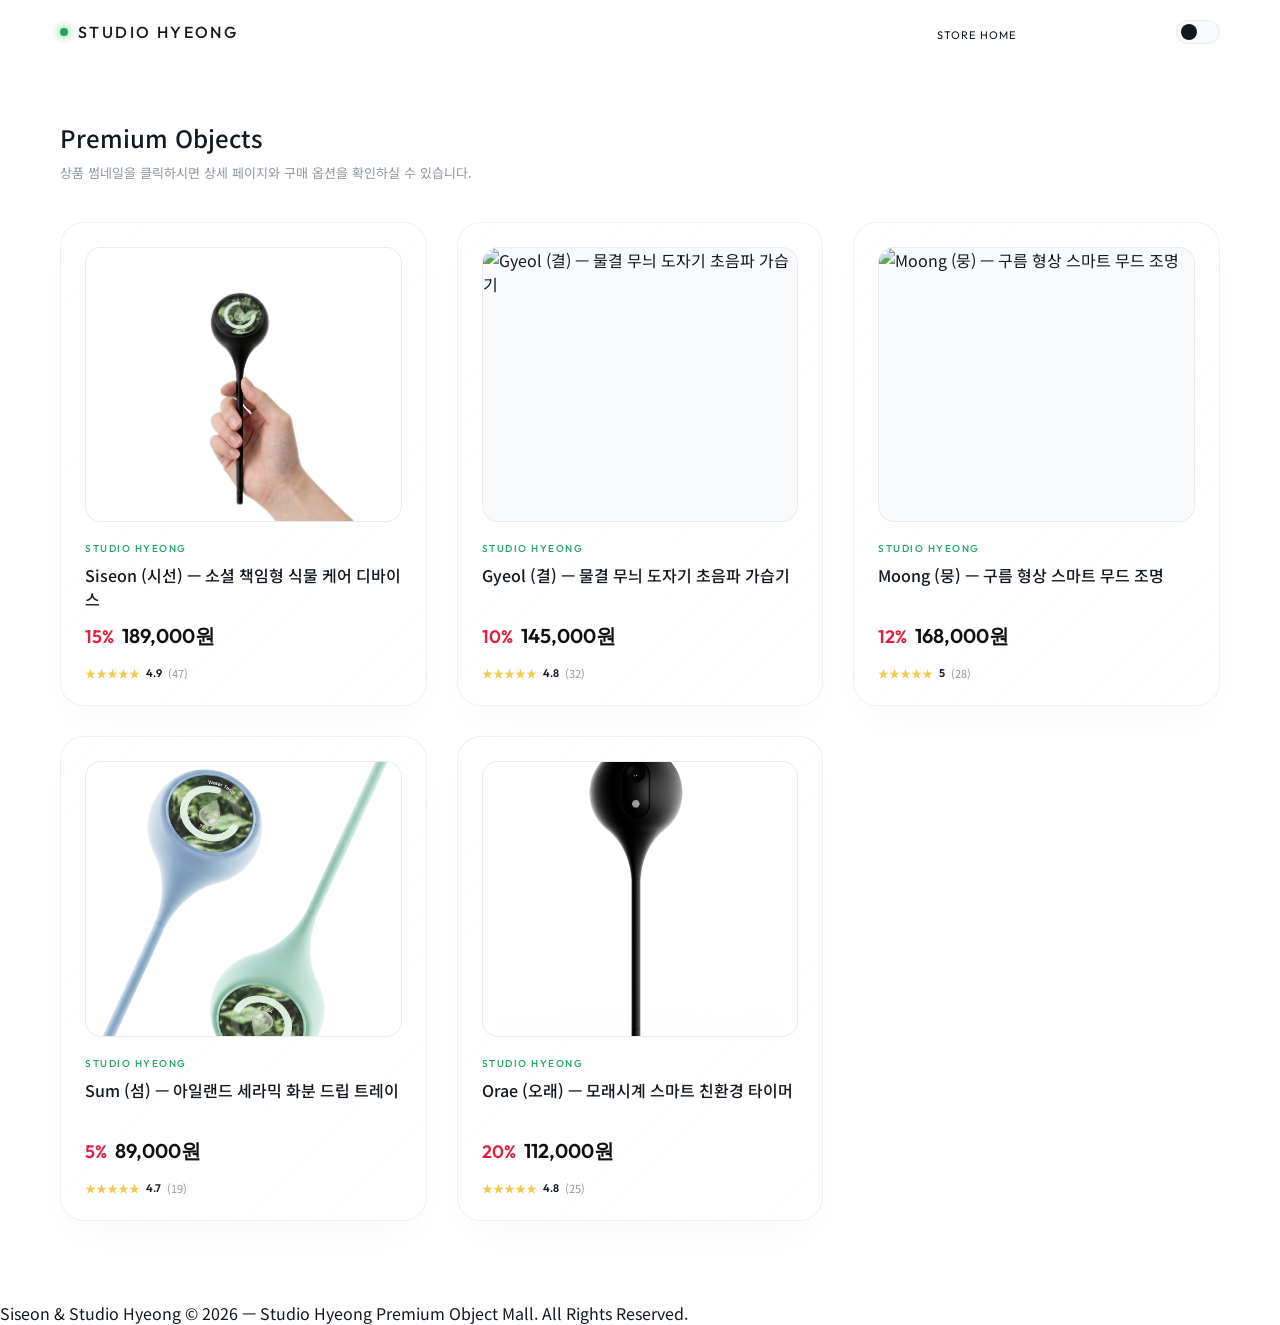
==== index.html @ 720e7519 "기본 테마를 화이트(라이트 모드)로 전환하고 화이트 색상 톤을 보다 화사하게 최적화 배포" ====
<!DOCTYPE html>
<html lang="ko" data-theme="light">
<head>
  <meta charset="UTF-8" />
  <meta name="viewport" content="width=device-width, initial-scale=1.0" />
  <title>Studio Hyeong Premium Store — 감성 디자인 오브제</title>
  <meta name="description" content="Studio Hyeong이 제안하는 일상 속의 위트 있는 디자인 오브제 5종을 소개하고 판매하는 온라인 스토어입니다." />
  
  <!-- 웹폰트 연동 (Outfit & Noto Sans KR) -->
  <link rel="preconnect" href="https://fonts.googleapis.com" />
  <link rel="preconnect" href="https://fonts.gstatic.com" crossorigin />
  <link href="https://fonts.googleapis.com/css2?family=Noto+Sans+KR:wght@300;400;500;700&family=Outfit:wght@200;300;400;500;600&display=swap" rel="stylesheet" />
  
  <!-- 외부 스타일시트 연결 -->
  <link rel="stylesheet" href="style.css" />
</head>
<body>

  <!-- 네비게이션 헤더 -->
  <nav id="main-nav">
    <a href="javascript:void(0)" onclick="goHome()" class="nav-logo">Studio Hyeong</a>
    <div class="nav-right-container">
      <ul class="nav-menu">
        <li><a href="javascript:void(0)" onclick="goHome()" class="active">Store Home</a></li>
        <li><a href="#tabs-section" id="navDetailLink" class="hidden">Detail</a></li>
        <li><a href="#tab-review-anchor" id="navReviewLink" class="hidden">Review</a></li>
        <li><a href="#tab-qna-anchor" id="navQnaLink" class="hidden">Q&A</a></li>
      </ul>
      <!-- 다크/라이트 모드 스위치 버튼 -->
      <button id="themeToggle" class="theme-toggle" aria-label="테마 전환 버튼">
        <span class="theme-toggle-dot"></span>
      </button>
    </div>
  </nav>

  <!-- ══════════ § SHOP HOME (메인 홈 화면: 썸네일 격자 상품 목록) ══════════ -->
  <section id="shop-home">
    <div class="home-section-header">
      <h2>Premium Objects</h2>
      <p>상품 썸네일을 클릭하시면 상세 페이지와 구매 옵션을 확인하실 수 있습니다.</p>
    </div>

    <!-- 상품 그리드 리스트 (미리보기 썸네일 이미지 중심 격자) -->
    <div class="product-grid" id="productGridContainer">
      <!-- JS를 통해 5개 상품 카드가 동적으로 주입됩니다. -->
    </div>
  </section>

  <!-- ══════════ § PRODUCT DETAIL VIEW (동적 상품 상세페이지 컨테이너) ══════════ -->
  <section id="product-detail-view" class="hidden">
    
    <!-- 뒤로가기 바 -->
    <div class="detail-back-bar">
      <button class="btn-back-home" onclick="goHome()">
        <span class="arrow">←</span> 스토어 홈으로 돌아가기
      </button>
    </div>

    <!-- 상단: 5개 대표 이미지(좌)와 상품 구매 정보(우) 분할 배치 -->
    <div class="shop-grid">
      <!-- 좌측: 5개 썸네일 이미지 갤러리 영역 -->
      <div class="shop-gallery-wrapper">
        <div class="main-image-box img-block">
          <img id="shopMainImg" src="" alt="대표 상품 이미지" />
        </div>
        <!-- 5개 썸네일 선택기 -->
        <div class="thumbnail-list" id="detailThumbnailList">
          <!-- JS로 5개 썸네일이 동적 생성됩니다 -->
        </div>
      </div>
      
      <!-- 우측: 상품 정보 및 결제 패널 -->
      <div class="shop-info-panel glass-panel">
        <div class="shop-brand" id="detailBrand">Studio Hyeong</div>
        <h1 class="shop-title" id="detailTitle">상품명 로딩 중</h1>
        
        <!-- 평점 및 리뷰 수 -->
        <div class="shop-rating-row">
          <div class="stars">★★★★★</div>
          <span class="rating-num" id="detailRatingNum">4.9</span>
          <span class="rating-count" id="detailRatingCount">(구매평 47)</span>
        </div>
        
        <!-- 가격 정보 -->
        <div class="shop-price-box">
          <span class="discount-rate" id="detailDiscount">15%</span>
          <span class="original-price" id="detailOriginalPrice">220,000원</span>
          <div class="current-price-row">
            <span class="price" id="detailPrice">189,000</span><span class="won">원</span>
          </div>
        </div>
        
        <!-- 배송/혜택 상세 정보 표 -->
        <div class="shop-meta-table">
          <div class="meta-row">
            <span class="meta-label">구매 혜택</span>
            <span class="meta-value" id="detailBenefit">네이버페이 포인트 최대 9,450원 적립</span>
          </div>
          <div class="meta-row">
            <span class="meta-label">배송 방법</span>
            <span class="meta-value">택배배송 (무료배송, 도서산간 배송비 3,000원 추가)</span>
          </div>
          <div class="meta-row">
            <span class="meta-label">배송 안내</span>
            <span class="meta-value"><strong>오늘 출발</strong> (평일 15시 이전 결제 시 오늘 출고 예정)</span>
          </div>
        </div>
        
        <!-- 옵션 선택 박스 -->
        <div class="shop-option-box">
          <label for="colorSelect" class="option-title">옵션 선택</label>
          <select id="colorSelect" class="option-dropdown" onchange="selectOption(this)">
            <!-- JS로 동적 생성 -->
          </select>
        </div>
        
        <!-- 선택된 옵션 카드가 동적으로 추가되는 공간 -->
        <div id="selectedOptionsContainer" class="selected-options-list">
          <!-- JS로 동적 생성됨 -->
        </div>
        
        <!-- 총 결제 금액 -->
        <div class="total-price-row">
          <span class="total-label">총 상품 금액</span>
          <div class="total-price-box">
            <span class="total-amount" id="totalPriceVal">0</span>원
          </div>
        </div>
        
        <!-- 구매 및 장바구니 버튼 그룹 -->
        <div class="shop-btn-group">
          <button class="btn-buy" onclick="openCheckoutModal()">구매하기</button>
          <button class="btn-cart" onclick="alert('장바구니에 상품이 담겼습니다.')">장바구니</button>
          <button class="btn-wish" onclick="toggleWish(this)" aria-label="찜하기">🤍</button>
        </div>
      </div>
    </div>

    <!-- ══════════ 하단 탭 시스템 ══════════ -->
    <div id="tabs-section" class="sticky-tabs-container">
      <div class="tabs-nav glass-panel">
        <button class="tab-btn active" id="tabBtnDetail" onclick="switchTab('detail', this)">상세정보</button>
        <button class="tab-btn" id="tabBtnReview" onclick="switchTab('review', this)">리뷰 (47)</button>
        <button class="tab-btn" id="tabBtnQna" onclick="switchTab('qna', this)">Q&A (12)</button>
      </div>
    </div>

    <div class="tabs-content-wrapper">
      
      <!-- 탭 1. 상품 상세 정보 (세로 나열형 이미지) -->
      <div id="tabContentDetail" class="tab-content active">
        
        <!-- 상세 소개글 상단 -->
        <div class="detail-intro-desc text-center">
          <h2 id="detailSectionTitle">Siseon (시선)</h2>
          <p id="detailSectionDesc">제품 상세 연출 컷 및 스케치입니다.</p>
        </div>

        <!-- 세로 나열 상세 이미지 컨테이너 -->
        <div class="vertical-detail-images" id="detailImagesContainer">
          <!-- JS로 제품별 이미지들이 세로로 길게 한 줄씩 동적 추가됩니다. -->
        </div>

        <!-- 가상 식물 시뮬레이터 (Siseon 제품 한정 노출) -->
        <div id="simulatorWrapper" class="hidden">
          <div class="simulator-section-divider">
            <h3>Siseon Virtual Simulator</h3>
            <p>제품의 인터랙션을 웹상에서 미리 가상 체험해 볼 수 있습니다.</p>
          </div>
          <div class="simulator-container">
            <div class="simulator-card glass-panel">
              <div class="device-graphic">
                <div class="device-lens-outer">
                  <div class="device-lens-shutter" id="simShutterGraphic"></div>
                  <div class="device-lens-camera">
                    <div class="device-lens-glow"></div>
                  </div>
                </div>
                <div class="device-dial">
                  <div class="dial-notch"></div>
                  <div class="dial-notch"></div>
                  <div class="dial-notch"></div>
                  <div class="dial-notch"></div>
                </div>
              </div>
              
              <div class="simulator-panel">
                <div class="sim-control-group">
                  <div class="sim-control-label">
                    <span>식물 수분 상태 (Watering)</span>
                    <span class="value" id="simWaterVal">50%</span>
                  </div>
                  <input type="range" class="sim-slider" id="simWaterSlider" min="0" max="100" value="50" />
                </div>
                
                <div class="sim-control-group">
                  <div class="sim-control-label">
                    <span>시선 노출 레벨 (Publicity)</span>
                    <span class="value" id="simPressureVal">50%</span>
                  </div>
                  <input type="range" class="sim-slider" id="simPressureSlider" min="0" max="100" value="50" />
                </div>
                
                <button class="sim-btn-shutter" id="simShutterBtn">셔터 열기 (시작하기)</button>
                
                <div class="simulator-feedback">
                  <div class="plant-status-icon" id="plantStatusIcon">🌱</div>
                  <div class="plant-status-text">
                    <strong id="plantStatusTitle">안정적 상태</strong>
                    <p id="plantStatusDesc">셔터를 열고 관리를 조작하여 식물의 생장 상태가 변하는 현상을 체험해 보세요.</p>
                  </div>
                </div>
              </div>
            </div>
          </div>
        </div>

        <!-- 3D 갤러리 캐러셀 (Siseon 제품 한정 노출) -->
        <div id="carouselWrapper" class="hidden">
          <div class="simulator-section-divider">
            <h3>Studio Hyeong Behind Scene</h3>
            <p>디자이너 팀 및 초기 모델링 컷 슬라이더입니다.</p>
          </div>
          <div class="studio-gallery">
            <div class="studio-track" id="studioTrack">
              <div class="studio-slide"><img src="studio 소개/1.png" alt="01" /></div>
              <div class="studio-slide"><img src="studio 소개/2.png" alt="02" /></div>
              <div class="studio-slide"><img src="studio 소개/3.png" alt="03" /></div>
              <div class="studio-slide"><img src="studio 소개/4.png" alt="04" /></div>
              <div class="studio-slide"><img src="studio 소개/5.png" alt="05" /></div>
              <div class="studio-slide"><img src="studio 소개/6.png" alt="06" /></div>
              <div class="studio-slide"><img src="studio 소개/7.png" alt="07" /></div>
            </div>
            <div class="studio-footer">
              <div class="studio-progress">
                <div class="studio-progress-bar" id="studioProgressBar"></div>
              </div>
              <span class="studio-counter" id="studioCounter">01 / 07</span>
            </div>
          </div>
        </div>

      </div>
      
      <!-- 탭 2. 고객 리뷰 리스트 (동적 주입) -->
      <div id="tabContentReview" class="tab-content">
        <div id="tab-review-anchor" class="tab-section-header">
          <h2>사용자 실제 구매평</h2>
          <span class="total-reviews">총 <strong id="reviewTotalCount">47건</strong>의 소중한 의견이 등록되어 있습니다.</span>
        </div>
        
        <div class="review-scoreboard glass-panel">
          <div class="score-overall">
            <span class="score-title">사용자 총 평점</span>
            <div class="score-stars">★★★★★</div>
            <div class="score-val"><strong id="detailRatingScore">4.9</strong><span> / 5.0</span></div>
          </div>
          <div class="score-bars-wrapper" id="reviewScoreBars">
            <!-- 동적 주입 -->
          </div>
        </div>
        
        <div class="review-feed" id="reviewFeedContainer">
          <!-- 동적 주입 -->
        </div>
      </div>
      
      <!-- 탭 3. Q&A 게시판 (동적 주입) -->
      <div id="tabContentQna" class="tab-content">
        <div id="tab-qna-anchor" class="tab-section-header">
          <h2>상품 문의 Q&A</h2>
          <span class="total-reviews">총 <strong id="qnaTotalCount">12건</strong>의 문의사항이 있습니다.</span>
        </div>
        
        <div class="qna-board glass-panel">
          <div class="qna-header-row">
            <span class="qna-col-status">답변 상태</span>
            <span class="qna-col-title">문의 제목</span>
            <span class="qna-col-author">작성자</span>
            <span class="qna-col-date">등록일</span>
          </div>
          
          <div class="qna-item-group" id="qnaListContainer">
            <!-- 동적 주입 -->
          </div>
        </div>
        
        <div class="qna-action-row">
          <button class="btn-write-qna" onclick="alert('가상 시나리오입니다. 실제 Q&A 등록은 관리자 백엔드 세팅 후 지원됩니다.')">상품 문의하기</button>
        </div>
      </div>
      
    </div>
  </section>

  <!-- ══════════ § CHECKOUT MODAL (가상 주문/결제 완료 모달) ══════════ -->
  <div id="checkoutModal" class="modal-overlay">
    <div class="modal-card glass-panel">
      <div class="modal-logo">N Pay</div>
      <div id="modalLoading" class="modal-loading-box">
        <div class="spinner"></div>
        <p>네이버페이로 안전하게 결제를 진행 중입니다...</p>
      </div>
      <div id="modalSuccess" class="modal-success-box hidden">
        <div class="success-icon">✓</div>
        <h2>주문 및 결제 완료</h2>
        <p class="desc">주문이 성공적으로 접수되었습니다.</p>
        
        <div class="receipt-info">
          <div class="receipt-row">
            <span>주문 상품</span>
            <strong id="receiptProduct">로딩 중</strong>
          </div>
          <div class="receipt-row">
            <span>최종 결제 금액</span>
            <strong id="receiptPrice" class="accent-text">0원</strong>
          </div>
          <div class="receipt-row">
            <span>배송 예정</span>
            <span>내일 출고 예정 (무료배송)</span>
          </div>
        </div>
        
        <button class="btn-modal-close" onclick="closeCheckoutModal()">쇼핑 계속하기</button>
      </div>
    </div>
  </div>

  <!-- FOOTER -->
  <footer>
    <span class="footer-brand">Siseon & Studio Hyeong</span>
    <span class="footer-copy">© 2026 — Studio Hyeong Premium Object Mall. All Rights Reserved.</span>
  </footer>

  <!-- 외부 자바스크립트 로직 연결 -->
  <script src="main.js"></script>
</body>
</html>
---- style.css ----
/*
 * Siseon 다중 상품 쇼핑몰 통합 CSS 스타일시트 (style.css)
 * 모든 주석과 설명은 한글로 작성되었습니다.
 */

@import url('https://fonts.googleapis.com/css2?family=Outfit:wght@200;300;400;500;600&family=Noto+Sans+KR:wght@300;400;500;700&display=swap');

/* ══ 디자인 시스템 토큰 (CSS 변수) ══ */
:root {
  --font-eng: 'Outfit', -apple-system, sans-serif;
  --font-kor: 'Noto Sans KR', sans-serif;
  --transition-smooth: all 0.5s cubic-bezier(0.25, 1, 0.5, 1);
  --transition-fast: all 0.25s ease;
  
  --border-radius-lg: 24px;
  --border-radius-md: 16px;
  --border-radius-sm: 8px;
}

/* 라이트 모드 */
[data-theme="light"] {
  --bg-primary: hsl(0, 0%, 100%);
  --bg-secondary: hsl(220, 18%, 98%);
  --bg-card: rgba(255, 255, 255, 0.8);
  --text-primary: hsl(220, 20%, 10%);
  --text-secondary: hsl(220, 10%, 40%);
  --text-muted: hsl(220, 8%, 60%);
  --border-color: rgba(0, 0, 0, 0.06);
  --border-glow: rgba(0, 0, 0, 0.02);
  
  /* 포인트 컬러 (에메랄드 그린) */
  --accent: hsl(150, 70%, 38%);
  --accent-rgb: 30, 174, 110;
  --accent-glow: rgba(30, 174, 110, 0.12);
  
  /* 섀도우 */
  --shadow-premium: 0 20px 40px -15px rgba(0, 0, 0, 0.04);
  --glass-reflection: linear-gradient(135deg, rgba(255, 255, 255, 0.6) 0%, rgba(255, 255, 255, 0.2) 100%);
  --nav-bg: rgba(255, 255, 255, 0.85);
  --price-color: #111111;
  
  /* 홈 배너 그라디언트 */
  --banner-grad: linear-gradient(135deg, rgba(30, 174, 110, 0.03) 0%, rgba(30, 174, 110, 0.08) 100%);
}

/* 다크 모드 (기본값) */
[data-theme="dark"] {
  --bg-primary: hsl(220, 18%, 7%);
  --bg-secondary: hsl(220, 16%, 10%);
  --bg-card: rgba(18, 20, 26, 0.7);
  --text-primary: hsl(220, 15%, 92%);
  --text-secondary: hsl(220, 10%, 65%);
  --text-muted: hsl(220, 8%, 45%);
  --border-color: rgba(255, 255, 255, 0.08);
  --border-glow: rgba(255, 255, 255, 0.03);
  
  --accent: hsl(148, 85%, 52%);
  --accent-rgb: 34, 230, 137;
  --accent-glow: rgba(34, 230, 137, 0.25);
  
  --shadow-premium: 0 30px 60px -20px rgba(0, 0, 0, 0.6);
  --glass-reflection: linear-gradient(135deg, rgba(255, 255, 255, 0.08) 0%, rgba(255, 255, 255, 0.02) 100%);
  --nav-bg: rgba(10, 11, 15, 0.85);
  --price-color: #ffffff;
  
  /* 홈 배너 그라디언트 */
  --banner-grad: linear-gradient(135deg, rgba(34, 230, 137, 0.03) 0%, rgba(34, 230, 137, 0.08) 100%);
}

/* 기본 설정 */
*, *::before, *::after {
  margin: 0;
  padding: 0;
  box-sizing: border-box;
}

html {
  scroll-behavior: smooth;
  background-color: var(--bg-primary);
  color: var(--text-primary);
  font-family: var(--font-kor);
  transition: background-color 0.8s ease, color 0.8s ease;
}

body {
  overflow-x: hidden;
  -webkit-font-smoothing: antialiased;
}

/* 스크롤바 커스텀 */
::-webkit-scrollbar {
  width: 8px;
  height: 8px;
}
::-webkit-scrollbar-track {
  background: var(--bg-primary);
}
::-webkit-scrollbar-thumb {
  background: var(--border-color);
  border-radius: var(--border-radius-sm);
}
::-webkit-scrollbar-thumb:hover {
  background: var(--text-muted);
}

/* ══ 글래스모피즘 스타일 ══ */
.glass-panel {
  background: var(--bg-card);
  backdrop-filter: blur(20px);
  -webkit-backdrop-filter: blur(20px);
  border: 1px solid var(--border-color);
  box-shadow: var(--shadow-premium);
  position: relative;
  z-index: 1;
}

.glass-panel::before {
  content: '';
  position: absolute;
  top: 0; left: 0; right: 0; bottom: 0;
  border-radius: inherit;
  background: var(--glass-reflection);
  pointer-events: none;
  z-index: -1;
}

/* ══ 네비게이션 ══ */
nav {
  position: fixed;
  top: 0; left: 0; right: 0;
  z-index: 1000;
  display: flex;
  align-items: center;
  justify-content: space-between;
  padding: 20px 60px;
  background: var(--nav-bg);
  backdrop-filter: blur(16px);
  -webkit-backdrop-filter: blur(16px);
  border-bottom: 1px solid transparent;
  transition: var(--transition-smooth), border-color 0.4s;
}

nav.scrolled {
  border-color: var(--border-color);
  padding: 15px 60px;
}

.nav-logo {
  font-family: var(--font-eng);
  font-size: 16px;
  font-weight: 500;
  letter-spacing: 0.15em;
  text-transform: uppercase;
  text-decoration: none;
  color: var(--text-primary);
  display: flex;
  align-items: center;
  gap: 10px;
}

.nav-logo::before {
  content: '';
  display: inline-block;
  width: 8px;
  height: 8px;
  background: var(--accent);
  border-radius: 50%;
  box-shadow: 0 0 10px var(--accent);
}

.nav-right-container {
  display: flex;
  align-items: center;
  gap: 40px;
}

.nav-menu {
  display: flex;
  gap: 40px;
  list-style: none;
}

.nav-menu a {
  font-family: var(--font-eng);
  font-size: 11px;
  font-weight: 400;
  letter-spacing: 0.1em;
  text-transform: uppercase;
  text-decoration: none;
  color: var(--text-secondary);
  position: relative;
  padding: 5px 0;
  transition: var(--transition-fast);
}

.nav-menu a:hover,
.nav-menu a.active {
  color: var(--text-primary);
}

/* 테마 스위치 */
.theme-toggle {
  background: none;
  border: none;
  cursor: pointer;
  width: 44px;
  height: 24px;
  background: var(--bg-secondary);
  border: 1px solid var(--border-color);
  border-radius: 20px;
  position: relative;
  display: flex;
  align-items: center;
  padding: 0 4px;
  transition: var(--transition-fast);
}

.theme-toggle-dot {
  width: 16px;
  height: 16px;
  background: var(--text-primary);
  border-radius: 50%;
  position: absolute;
  left: 4px;
  transition: transform 0.3s cubic-bezier(0.25, 1, 0.5, 1);
}

[data-theme="dark"] .theme-toggle-dot {
  transform: translateX(18px);
  background: var(--accent);
  box-shadow: 0 0 8px var(--accent);
}

/* ══ 이미지 공통 ══ */
.img-block {
  width: 100%;
  overflow: hidden;
  position: relative;
  background: var(--bg-secondary);
  border-radius: var(--border-radius-md);
}

.img-block img {
  width: 100%;
  height: auto;
  display: block;
  object-fit: cover;
  transition: transform 1.2s cubic-bezier(0.25, 1, 0.3, 1);
}

.img-block:hover img {
  transform: scale(1.03);
}

/* ══ 스크롤 애니메이션 ══ */
.reveal {
  opacity: 0;
  transform: translateY(30px);
  transition: opacity 1.2s cubic-bezier(0.25, 1, 0.3, 1), transform 1.2s cubic-bezier(0.25, 1, 0.3, 1);
}

.reveal.visible {
  opacity: 1;
  transform: translateY(0);
}

.hidden {
  display: none !important;
}

/* ══════════════════════════════
   § SHOP HOME (메인 홈 스토어 목록 화면)
══════════════════════════════ */
#shop-home {
  padding: 120px 60px 80px;
  max-width: 1400px;
  margin: 0 auto;
}

.home-hero-banner {
  padding: 60px 80px;
  border-radius: var(--border-radius-lg);
  margin-bottom: 60px;
  background: var(--banner-grad);
  border: 1px solid var(--border-color);
  box-shadow: var(--shadow-premium);
  overflow: hidden;
  position: relative;
}

.banner-content {
  max-width: 600px;
  z-index: 2;
  position: relative;
}

.banner-sub {
  font-family: var(--font-eng);
  font-size: 11px;
  letter-spacing: 0.2em;
  text-transform: uppercase;
  color: var(--accent);
  font-weight: 500;
  display: block;
  margin-bottom: 15px;
}

.banner-title {
  font-family: var(--font-kor);
  font-size: clamp(28px, 3.5vw, 44px);
  font-weight: 500;
  line-height: 1.2;
  color: var(--text-primary);
  margin-bottom: 20px;
}

.banner-desc {
  font-size: 14px;
  line-height: 1.8;
  color: var(--text-secondary);
  font-weight: 300;
  word-break: keep-all;
}

/* 홈 섹션 구분선 */
.home-section-header {
  margin-bottom: 40px;
}

.home-section-header h2 {
  font-family: var(--font-kor);
  font-size: 24px;
  font-weight: 500;
  color: var(--text-primary);
  margin-bottom: 8px;
}

.home-section-header p {
  font-size: 13px;
  color: var(--text-muted);
}

/* 상품 그리드 */
.product-grid {
  display: grid;
  grid-template-columns: repeat(auto-fill, minmax(320px, 1fr));
  gap: 30px;
}

/* 상품 카드 */
.product-card {
  padding: 24px;
  border-radius: var(--border-radius-lg);
  cursor: pointer;
  transition: transform 0.4s cubic-bezier(0.25, 1, 0.5, 1), box-shadow 0.4s ease;
  display: flex;
  flex-direction: column;
}

.product-card:hover {
  transform: translateY(-8px);
  box-shadow: 0 20px 40px rgba(0,0,0,0.12);
  border-color: var(--accent);
}

.prod-img-box {
  width: 100%;
  aspect-ratio: 1.15;
  border-radius: var(--border-radius-md);
  margin-bottom: 20px;
  border: 1px solid var(--border-color);
}

.prod-img-box img {
  width: 100%;
  height: 100%;
  object-fit: cover;
}

.prod-info-box {
  display: flex;
  flex-direction: column;
}

.prod-brand {
  font-family: var(--font-eng);
  font-size: 10px;
  letter-spacing: 0.15em;
  text-transform: uppercase;
  color: var(--accent);
  margin-bottom: 8px;
  font-weight: 500;
}

.prod-title {
  font-family: var(--font-kor);
  font-size: 16px;
  font-weight: 500;
  line-height: 1.5;
  color: var(--text-primary);
  margin-bottom: 12px;
  height: 48px;
  overflow: hidden;
  display: -webkit-box;
  -webkit-line-clamp: 2;
  -webkit-box-orient: vertical;
}

.prod-price-row {
  display: flex;
  align-items: baseline;
  gap: 8px;
  margin-bottom: 15px;
}

.prod-price-row .discount {
  font-family: var(--font-eng);
  font-size: 18px;
  font-weight: 600;
  color: hsl(350, 75%, 50%);
}

.prod-price-row .price {
  font-family: var(--font-eng);
  font-size: 20px;
  font-weight: 600;
  color: var(--price-color);
}

.prod-meta {
  display: flex;
  align-items: center;
  gap: 6px;
  font-size: 11px;
}

.prod-meta .stars {
  color: #f2c94c;
}

.prod-meta .rating {
  font-family: var(--font-eng);
  font-weight: 600;
  color: var(--text-primary);
}

.prod-meta .reviews {
  color: var(--text-muted);
}


/* ══════════════════════════════
   § PRODUCT DETAIL VIEW (상세페이지 컨테이너)
══════════════════════════════ */
#product-detail-view {
  padding-top: 80px;
  animation: fadeInView 0.5s ease;
}

@keyframes fadeInView {
  from { opacity: 0; transform: translateY(15px); }
  to { opacity: 1; transform: translateY(0); }
}

/* 목록으로 가기 바 */
.detail-back-bar {
  max-width: 1400px;
  margin: 0 auto;
  padding: 20px 60px 10px;
}

.btn-back-home {
  background: none;
  border: none;
  color: var(--text-secondary);
  font-size: 13px;
  cursor: pointer;
  display: flex;
  align-items: center;
  gap: 8px;
  font-weight: 500;
  transition: var(--transition-fast);
}

.btn-back-home .arrow {
  font-size: 16px;
  transition: transform 0.25s ease;
}

.btn-back-home:hover {
  color: var(--accent);
}

.btn-back-home:hover .arrow {
  transform: translateX(-4px);
}

/* 구매 패널 그리드 */
.shop-grid {
  display: grid;
  grid-template-columns: 1.15fr 0.85fr;
  gap: 60px;
  width: 100%;
  max-width: 1400px;
  margin: 0 auto;
  padding: 20px 60px 60px;
}

/* 좌측 갤러리 */
.shop-gallery-wrapper {
  display: flex;
  flex-direction: column;
  gap: 20px;
}

.main-image-box {
  width: 100%;
  aspect-ratio: 1.15;
  border-radius: var(--border-radius-lg);
  border: 1px solid var(--border-color);
  box-shadow: var(--shadow-premium);
}

.main-image-box img {
  width: 100%;
  height: 100%;
  object-fit: cover;
}

.thumbnail-list {
  display: grid;
  grid-template-columns: repeat(5, 1fr);
  gap: 10px;
}

.thumb-item {
  aspect-ratio: 1.1;
  border-radius: var(--border-radius-md);
  border: 1px solid var(--border-color);
  overflow: hidden;
  cursor: pointer;
  transition: var(--transition-fast);
  opacity: 0.6;
}

.thumb-item img {
  width: 100%;
  height: 100%;
  object-fit: cover;
}

.thumb-item:hover,
.thumb-item.active {
  opacity: 1;
  border-color: var(--accent);
  box-shadow: 0 0 10px var(--accent-glow);
}

/* 우측 정보 패널 */
.shop-info-panel {
  padding: 40px;
  border-radius: var(--border-radius-lg);
  display: flex;
  flex-direction: column;
}

.shop-brand {
  font-family: var(--font-eng);
  font-size: 13px;
  letter-spacing: 0.15em;
  text-transform: uppercase;
  color: var(--accent);
  font-weight: 500;
  margin-bottom: 12px;
}

.shop-title {
  font-family: var(--font-kor);
  font-size: 24px;
  font-weight: 500;
  line-height: 1.4;
  color: var(--text-primary);
  margin-bottom: 15px;
  letter-spacing: -0.01em;
}

.shop-rating-row {
  display: flex;
  align-items: center;
  gap: 8px;
  margin-bottom: 25px;
  font-size: 13px;
}

.shop-rating-row .stars {
  color: #f2c94c;
}

.shop-rating-row .rating-num {
  font-family: var(--font-eng);
  font-weight: 600;
  color: var(--text-primary);
}

.shop-rating-row .rating-count {
  color: var(--text-muted);
}

/* 가격 */
.shop-price-box {
  border-bottom: 1px solid var(--border-color);
  padding-bottom: 25px;
  margin-bottom: 25px;
}

.shop-price-box .discount-rate {
  font-family: var(--font-eng);
  font-size: 24px;
  font-weight: 600;
  color: hsl(350, 75%, 50%);
  margin-right: 10px;
}

.shop-price-box .original-price {
  font-family: var(--font-eng);
  font-size: 15px;
  color: var(--text-muted);
  text-decoration: line-through;
}

.current-price-row {
  display: flex;
  align-items: baseline;
  margin-top: 5px;
}

.current-price-row .price {
  font-family: var(--font-eng);
  font-size: 36px;
  font-weight: 600;
  color: var(--price-color);
}

.current-price-row .won {
  font-size: 18px;
  font-weight: 500;
  margin-left: 2px;
}

/* 메타 정보 테이블 */
.shop-meta-table {
  display: flex;
  flex-direction: column;
  gap: 12px;
  font-size: 13px;
  border-bottom: 1px solid var(--border-color);
  padding-bottom: 25px;
  margin-bottom: 25px;
}

.meta-row {
  display: grid;
  grid-template-columns: 80px 1fr;
  line-height: 1.5;
}

.meta-label {
  color: var(--text-muted);
}

.meta-value {
  color: var(--text-secondary);
}

/* 옵션 드롭다운 */
.shop-option-box {
  display: flex;
  flex-direction: column;
  gap: 10px;
  margin-bottom: 20px;
}

.option-title {
  font-size: 13px;
  font-weight: 500;
  color: var(--text-secondary);
}

.option-dropdown {
  width: 100%;
  padding: 14px 18px;
  background: var(--bg-secondary);
  border: 1px solid var(--border-color);
  color: var(--text-primary);
  border-radius: var(--border-radius-sm);
  font-size: 13px;
  outline: none;
  cursor: pointer;
  transition: var(--transition-fast);
  -webkit-appearance: none;
  appearance: none;
  background-image: url("data:image/svg+xml,%3Csvg xmlns='http://www.w3.org/2000/svg' width='12' height='12' viewBox='0 0 24 24' fill='none' stroke='%23888' stroke-width='2' stroke-linecap='round' stroke-linejoin='round'%3E%3Cpolyline points='6 9 12 15 18 9'%3E%3C/polyline%3E%3C/svg%3E");
  background-repeat: no-repeat;
  background-position: right 18px center;
}

.option-dropdown:focus {
  border-color: var(--accent);
  box-shadow: 0 0 8px var(--accent-glow);
}

/* 선택된 옵션 카드 */
.selected-options-list {
  display: flex;
  flex-direction: column;
  gap: 12px;
  margin-bottom: 25px;
}

.selected-option-card {
  padding: 16px 20px;
  background: var(--bg-secondary);
  border: 1px solid var(--border-color);
  border-radius: var(--border-radius-sm);
  display: flex;
  flex-direction: column;
  gap: 12px;
  animation: slideIn 0.3s ease;
}

@keyframes slideIn {
  from { opacity: 0; transform: translateY(10px); }
  to { opacity: 1; transform: translateY(0); }
}

.card-top-row {
  display: flex;
  justify-content: space-between;
  align-items: center;
}

.selected-opt-name {
  font-size: 13px;
  font-weight: 500;
  color: var(--text-primary);
}

.btn-remove-opt {
  background: none;
  border: none;
  color: var(--text-muted);
  cursor: pointer;
  font-size: 16px;
}

.btn-remove-opt:hover {
  color: hsl(350, 70%, 50%);
}

.card-bottom-row {
  display: flex;
  justify-content: space-between;
  align-items: center;
}

.quantity-control {
  display: flex;
  align-items: center;
  border: 1px solid var(--border-color);
  background: var(--bg-primary);
  border-radius: 4px;
  overflow: hidden;
}

.quantity-control button {
  width: 28px;
  height: 28px;
  border: none;
  background: none;
  color: var(--text-primary);
  font-size: 15px;
  cursor: pointer;
}

.quantity-control button:hover {
  background: var(--bg-secondary);
}

.quantity-control input {
  width: 32px;
  height: 28px;
  text-align: center;
  border: none;
  border-left: 1px solid var(--border-color);
  border-right: 1px solid var(--border-color);
  background: none;
  color: var(--text-primary);
  font-family: var(--font-eng);
  font-size: 13px;
  outline: none;
}

.opt-price-box {
  font-family: var(--font-eng);
  font-size: 14px;
  font-weight: 600;
}

/* 합계 금액 */
.total-price-row {
  display: flex;
  justify-content: space-between;
  align-items: center;
  border-top: 1px solid var(--border-color);
  padding-top: 25px;
  margin-bottom: 30px;
}

.total-label {
  font-size: 14px;
  font-weight: 500;
  color: var(--text-secondary);
}

.total-price-box {
  font-size: 16px;
  font-weight: 500;
}

.total-amount {
  font-family: var(--font-eng);
  font-size: 28px;
  font-weight: 600;
  color: var(--accent);
  margin-right: 2px;
}

/* 구매버튼 세트 */
.shop-btn-group {
  display: grid;
  grid-template-columns: 2fr 1fr 50px;
  gap: 12px;
}

.btn-buy {
  background: var(--accent);
  color: #000;
  border: none;
  padding: 16px;
  border-radius: var(--border-radius-sm);
  font-size: 15px;
  font-weight: 600;
  cursor: pointer;
  transition: var(--transition-smooth);
  box-shadow: 0 8px 20px var(--accent-glow);
}

.btn-buy:hover {
  transform: translateY(-2px);
  filter: brightness(1.1);
}

.btn-cart {
  background: var(--bg-secondary);
  color: var(--text-primary);
  border: 1px solid var(--border-color);
  padding: 16px;
  border-radius: var(--border-radius-sm);
  font-size: 14px;
  font-weight: 500;
  cursor: pointer;
}

.btn-cart:hover {
  background: var(--border-color);
}

.btn-wish {
  background: var(--bg-secondary);
  border: 1px solid var(--border-color);
  border-radius: var(--border-radius-sm);
  font-size: 18px;
  cursor: pointer;
  display: flex;
  align-items: center;
  justify-content: center;
  transition: var(--transition-fast);
}

.btn-wish.active {
  color: #eb5757;
  border-color: rgba(235, 87, 87, 0.4);
  background: rgba(235, 87, 87, 0.1);
}

/* ══════════════════════════════
   § TABS SYSTEM (상세페이지 상세 / 리뷰 / Q&A 탭바)
══════════════════════════════ */
.sticky-tabs-container {
  position: sticky;
  top: 68px;
  z-index: 900;
  margin-top: 40px;
}

.tabs-nav {
  display: grid;
  grid-template-columns: repeat(3, 1fr);
  width: 100%;
  max-width: 1400px;
  margin: 0 auto;
  border-radius: 0;
  border-left: none;
  border-right: none;
}

.tab-btn {
  background: none;
  border: none;
  padding: 20px 0;
  color: var(--text-secondary);
  font-size: 14px;
  font-weight: 500;
  cursor: pointer;
  transition: var(--transition-fast);
  position: relative;
  text-align: center;
}

.tab-btn:hover {
  color: var(--text-primary);
}

.tab-btn.active {
  color: var(--accent);
}

.tab-btn::after {
  content: '';
  position: absolute;
  bottom: 0; left: 50%;
  width: 0;
  height: 2px;
  background: var(--accent);
  transition: var(--transition-smooth);
  transform: translateX(-50%);
}

.tab-btn.active::after {
  width: 40%;
}

.tabs-content-wrapper {
  max-width: 1400px;
  margin: 0 auto;
  padding: 40px 60px 100px;
}

.tab-content {
  display: none;
}

.tab-content.active {
  display: block;
}

/* 탭 섹션 내부 헤더 */
.tab-section-header {
  border-bottom: 1px solid var(--border-color);
  padding-bottom: 20px;
  margin-bottom: 40px;
  display: flex;
  justify-content: space-between;
  align-items: flex-end;
}

.tab-section-header h2 {
  font-size: 22px;
  font-weight: 500;
  color: var(--text-primary);
}

.tab-section-header .total-reviews {
  font-size: 13px;
  color: var(--text-muted);
}

.tab-section-header .total-reviews strong {
  color: var(--accent);
}

/* ══════════════════════════════
   § TAB 1 — 상세페이지 이미지 세로 나열 레이아웃
══════════════════════════════ */
.detail-intro-desc {
  max-width: 800px;
  margin: 0 auto 50px;
  text-align: center;
}

.detail-intro-desc h2 {
  font-size: 26px;
  font-weight: 500;
  color: var(--text-primary);
  margin-bottom: 12px;
}

.detail-intro-desc p {
  font-size: 14px;
  line-height: 1.8;
  color: var(--text-secondary);
  font-weight: 300;
}

/* 세로로 길게 나열하는 이미지 스타일 */
.vertical-detail-images {
  display: flex;
  flex-direction: column;
  align-items: center;
  width: 100%;
  margin-bottom: 60px;
}

.vertical-detail-images img {
  width: 100%;
  max-width: 1000px; /* 너무 가로로 크게 퍼지지 않도록 폭 제한 */
  height: auto;
  margin-bottom: 2px; /* 깔끔하고 연속적인 스마트스토어 상세페이지 연출 */
  display: block;
  border-radius: 0;
  border: none;
}

.vertical-detail-images img:first-child {
  border-radius: var(--border-radius-md) var(--border-radius-md) 0 0;
}

.vertical-detail-images img:last-child {
  border-radius: 0 0 var(--border-radius-md) var(--border-radius-md);
  margin-bottom: 0;
}

/* 시뮬레이터 전용 구분 영역 */
.simulator-section-divider {
  max-width: 1000px;
  margin: 80px auto 40px;
  text-align: center;
  border-top: 1px solid var(--border-color);
  padding-top: 60px;
}

.simulator-section-divider h3 {
  font-family: var(--font-eng);
  font-size: 22px;
  font-weight: 500;
  color: var(--accent);
  margin-bottom: 10px;
}

.simulator-section-divider p {
  font-size: 13px;
  color: var(--text-muted);
}

/* 가상 디바이스 시뮬레이터 */
.simulator-container {
  max-width: 1000px;
  margin: 0 auto;
}

.simulator-card {
  padding: 40px;
  border-radius: var(--border-radius-lg);
  display: grid;
  grid-template-columns: 1fr 1fr;
  gap: 40px;
  align-items: center;
}

.device-graphic {
  width: 100%;
  aspect-ratio: 1;
  background: var(--bg-secondary);
  border-radius: 50%;
  border: 1px solid var(--border-color);
  position: relative;
  display: flex;
  align-items: center;
  justify-content: center;
  box-shadow: inset 0 0 30px rgba(0,0,0,0.2);
}

.device-lens-outer {
  width: 75%;
  height: 75%;
  border-radius: 50%;
  background: #111;
  border: 4px solid #333;
  position: relative;
  display: flex;
  align-items: center;
  justify-content: center;
  overflow: hidden;
  box-shadow: 0 10px 30px rgba(0,0,0,0.5);
}

.device-lens-shutter {
  position: absolute;
  top: 0; left: 0; width: 100%; height: 100%;
  background: conic-gradient(from 0deg, #222 60deg, #151515 60deg 120deg, #2a2a2a 120deg 180deg, #1f1f1f 180deg 240deg, #333 240deg 300deg, #1c1c1c 300deg);
  transition: transform 0.6s cubic-bezier(0.25, 1, 0.3, 1);
  transform-origin: center;
}

.device-lens-shutter.open {
  transform: scale(0.05) rotate(180deg);
}

.device-lens-camera {
  width: 40%;
  height: 40%;
  border-radius: 50%;
  background: radial-gradient(circle at 35% 35%, #3b6bcf 0%, #081a3d 60%, #000 100%);
  border: 2px solid #222;
  position: relative;
  display: flex;
  align-items: center;
  justify-content: center;
  z-index: 2;
}

.device-lens-glow {
  position: absolute;
  width: 12px;
  height: 12px;
  border-radius: 50%;
  background: var(--accent);
  filter: blur(4px);
  opacity: 0.3;
  transition: var(--transition-smooth);
}

.device-lens-shutter.open + .device-lens-camera .device-lens-glow {
  opacity: 0.9;
  transform: scale(1.5);
  box-shadow: 0 0 12px var(--accent);
}

.device-dial {
  position: absolute;
  bottom: -10px;
  width: 120px;
  height: 32px;
  background: linear-gradient(180deg, #555, #222);
  border: 1px solid #777;
  border-radius: 6px;
  box-shadow: 0 6px 15px rgba(0,0,0,0.4);
  display: flex;
  align-items: center;
  justify-content: space-around;
  padding: 0 10px;
}

.dial-notch {
  width: 2px;
  height: 16px;
  background: rgba(255,255,255,0.3);
}

.simulator-panel {
  display: flex;
  flex-direction: column;
  gap: 20px;
}

.sim-control-group {
  display: flex;
  flex-direction: column;
  gap: 8px;
}

.sim-control-label {
  font-size: 11px;
  letter-spacing: 0.08em;
  text-transform: uppercase;
  color: var(--text-secondary);
  display: flex;
  justify-content: space-between;
}

.sim-control-label span.value {
  color: var(--accent);
  font-weight: 500;
  font-family: var(--font-eng);
}

.sim-slider {
  -webkit-appearance: none;
  width: 100%;
  height: 4px;
  background: var(--border-color);
  border-radius: 2px;
  outline: none;
}

.sim-slider::-webkit-slider-thumb {
  -webkit-appearance: none;
  appearance: none;
  width: 16px;
  height: 16px;
  border-radius: 50%;
  background: var(--text-primary);
  cursor: pointer;
  border: 2px solid var(--accent);
  box-shadow: 0 0 8px var(--accent-glow);
}

.sim-btn-shutter {
  padding: 12px 24px;
  background: var(--bg-secondary);
  border: 1px solid var(--border-color);
  color: var(--text-primary);
  border-radius: var(--border-radius-sm);
  font-family: var(--font-eng);
  font-size: 11px;
  letter-spacing: 0.1em;
  text-transform: uppercase;
  cursor: pointer;
  transition: var(--transition-fast);
  margin-top: 10px;
}

.sim-btn-shutter:hover {
  background: var(--accent-glow);
  border-color: var(--accent);
  color: var(--accent);
}

.simulator-feedback {
  background: var(--bg-secondary);
  border: 1px solid var(--border-color);
  padding: 18px 24px;
  border-radius: var(--border-radius-md);
  margin-top: 15px;
  display: flex;
  align-items: center;
  gap: 15px;
}

.plant-status-icon {
  width: 40px;
  height: 40px;
  border-radius: 50%;
  background: var(--accent-glow);
  display: flex;
  align-items: center;
  justify-content: center;
  font-size: 20px;
  color: var(--accent);
}

.plant-status-text {
  font-size: 12px;
  line-height: 1.6;
  color: var(--text-secondary);
}

.plant-status-text strong {
  color: var(--text-primary);
  font-weight: 500;
}

/* 3D 갤러리 캐러셀 */
.studio-gallery {
  position: relative;
  width: 100%;
  max-width: 1000px;
  margin: 0 auto;
}

.studio-track {
  display: flex;
  overflow-x: scroll;
  scroll-snap-type: x mandatory;
  -webkit-overflow-scrolling: touch;
  scrollbar-width: none;
  cursor: grab;
  padding: 20px 0;
}

.studio-track::-webkit-scrollbar {
  display: none;
}

.studio-track.grabbing {
  cursor: grabbing;
}

.studio-slide {
  flex: 0 0 60vw;
  margin-right: 30px;
  scroll-snap-align: center;
  transition: transform 0.8s cubic-bezier(0.25, 1, 0.3, 1), filter 0.8s ease;
  filter: brightness(0.4) blur(4px);
  transform: scale(0.92);
  border-radius: var(--border-radius-lg);
  overflow: hidden;
  box-shadow: 0 20px 40px rgba(0,0,0,0.4);
}

.studio-slide.active {
  filter: brightness(1) blur(0px);
  transform: scale(1);
}

.studio-slide img {
  width: 100%;
  height: 38vh;
  object-fit: cover;
  display: block;
}

.studio-footer {
  display: flex;
  justify-content: space-between;
  align-items: center;
  padding: 20px 0 10px;
}

.studio-progress {
  flex: 1;
  height: 2px;
  background: var(--border-color);
  position: relative;
  margin-right: 40px;
  border-radius: 2px;
}

.studio-progress-bar {
  position: absolute;
  top: 0; left: 0;
  height: 100%;
  background: var(--accent);
  box-shadow: 0 0 8px var(--accent-glow);
  width: calc(100% / 7);
  transition: width 0.4s cubic-bezier(0.25, 1, 0.5, 1);
  border-radius: 2px;
}

.studio-counter {
  font-family: var(--font-eng);
  font-size: 11px;
  letter-spacing: 0.15em;
  color: var(--text-muted);
  font-weight: 300;
  white-space: nowrap;
}

/* ══════════════════════════════
   § TAB 2 — 고객 리뷰 상세 스타일
══════════════════════════════ */
.review-scoreboard {
  display: grid;
  grid-template-columns: 1fr 1.5fr;
  gap: 40px;
  padding: 40px;
  border-radius: var(--border-radius-lg);
  margin-bottom: 50px;
}

.score-overall {
  display: flex;
  flex-direction: column;
  align-items: center;
  justify-content: center;
  border-right: 1px solid var(--border-color);
}

.score-title {
  font-size: 12px;
  color: var(--text-muted);
  letter-spacing: 0.05em;
  margin-bottom: 8px;
}

.score-stars {
  font-size: 24px;
  color: #f2c94c;
  margin-bottom: 8px;
}

.score-val {
  font-family: var(--font-eng);
  font-size: 14px;
  color: var(--text-muted);
}

.score-val strong {
  font-size: 40px;
  font-weight: 600;
  color: var(--text-primary);
}

.score-bars-wrapper {
  display: flex;
  flex-direction: column;
  justify-content: center;
  gap: 12px;
}

.score-bar-row {
  display: grid;
  grid-template-columns: 80px 1fr 50px;
  align-items: center;
  gap: 15px;
  font-size: 12px;
  color: var(--text-secondary);
}

.score-bar-row .bar-bg {
  height: 6px;
  background: var(--bg-secondary);
  border-radius: 3px;
  overflow: hidden;
}

.score-bar-row .bar-fill {
  height: 100%;
  background: var(--accent);
  border-radius: 3px;
}

.score-bar-row .bar-count {
  text-align: right;
  color: var(--text-muted);
}

.review-feed {
  display: flex;
  flex-direction: column;
  gap: 24px;
}

.review-card {
  padding: 30px;
  border-radius: var(--border-radius-md);
}

.review-header {
  display: flex;
  justify-content: space-between;
  align-items: flex-start;
  border-bottom: 1px solid var(--border-color);
  padding-bottom: 15px;
  margin-bottom: 18px;
}

.user-info {
  display: flex;
  flex-wrap: wrap;
  gap: 15px;
  font-size: 12px;
}

.user-info .user-id {
  font-weight: 500;
  color: var(--text-primary);
}

.user-info .purchase-date {
  color: var(--text-muted);
}

.user-info .purchase-option {
  color: var(--accent);
}

.review-rating {
  color: #f2c94c;
  font-size: 12px;
}

.review-body {
  display: flex;
  flex-direction: column;
  gap: 15px;
}

.review-text {
  font-size: 13px;
  line-height: 1.8;
  color: var(--text-secondary);
}

.review-images {
  display: flex;
  gap: 10px;
}

.review-images img {
  width: 100px;
  height: 100px;
  object-fit: cover;
  border-radius: var(--border-radius-sm);
  border: 1px solid var(--border-color);
  cursor: pointer;
  transition: var(--transition-fast);
}

.review-images img:hover {
  transform: scale(1.03);
}

/* ══════════════════════════════
   § TAB 3 — Q&A 게시판 스타일
══════════════════════════════ */
.qna-board {
  border-radius: var(--border-radius-md);
  overflow: hidden;
  margin-bottom: 30px;
}

.qna-header-row {
  display: grid;
  grid-template-columns: 100px 1fr 100px 100px;
  padding: 18px 24px;
  background: var(--bg-secondary);
  border-bottom: 1px solid var(--border-color);
  font-size: 12px;
  font-weight: 500;
  color: var(--text-secondary);
}

.qna-row {
  display: grid;
  grid-template-columns: 100px 1fr 100px 100px;
  padding: 18px 24px;
  border-bottom: 1px solid var(--border-color);
  font-size: 13px;
  color: var(--text-secondary);
  cursor: pointer;
  transition: var(--transition-fast);
}

.qna-row:hover {
  background: rgba(255, 255, 255, 0.02);
}

.qna-col-status {
  font-weight: 500;
}

.qna-col-status.answered {
  color: var(--accent);
}

.qna-col-status.pending {
  color: var(--text-muted);
}

.qna-col-title {
  color: var(--text-primary);
}

.qna-col-author, .qna-col-date {
  color: var(--text-muted);
  font-size: 12px;
}

.qna-answer-box {
  background: var(--bg-secondary);
  border-bottom: 1px solid var(--border-color);
  padding: 0 24px;
  max-height: 0;
  overflow: hidden;
  transition: max-height 0.4s cubic-bezier(0.25, 1, 0.5, 1), padding 0.4s ease;
}

.qna-answer-box.open {
  max-height: 250px;
  padding: 20px 24px;
}

.qna-answer-box p {
  font-size: 13px;
  line-height: 1.8;
  color: var(--text-secondary);
  position: relative;
  padding-left: 20px;
}

.qna-answer-box p::before {
  content: 'A';
  position: absolute;
  left: 0; top: 0;
  font-family: var(--font-eng);
  font-weight: 600;
  color: var(--accent);
}

.qna-action-row {
  display: flex;
  justify-content: flex-end;
}

.btn-write-qna {
  background: var(--bg-secondary);
  border: 1px solid var(--border-color);
  color: var(--text-primary);
  padding: 12px 24px;
  border-radius: var(--border-radius-sm);
  font-size: 12px;
  font-weight: 500;
  cursor: pointer;
}

.btn-write-qna:hover {
  background: var(--border-color);
  color: var(--accent);
  border-color: var(--accent);
}

/* ══════════════════════════════
   § MODAL (주문/결제 모달 팝업)
══════════════════════════════ */
.modal-overlay {
  position: fixed;
  top: 0; left: 0; right: 0; bottom: 0;
  background: rgba(0, 0, 0, 0.6);
  backdrop-filter: blur(10px);
  -webkit-backdrop-filter: blur(10px);
  z-index: 2000;
  display: flex;
  align-items: center;
  justify-content: center;
  opacity: 0;
  pointer-events: none;
  transition: opacity 0.4s ease;
}

.modal-overlay.open {
  opacity: 1;
  pointer-events: auto;
}

.modal-card {
  width: 90%;
  max-width: 440px;
  padding: 30px;
  border-radius: var(--border-radius-lg);
  box-shadow: 0 30px 70px rgba(0,0,0,0.5);
  transform: translateY(20px);
  transition: transform 0.4s cubic-bezier(0.25, 1, 0.5, 1);
  text-align: center;
}

.modal-overlay.open .modal-card {
  transform: translateY(0);
}

.modal-logo {
  font-family: var(--font-eng);
  font-size: 20px;
  font-weight: 600;
  color: #03cf5d;
  margin-bottom: 25px;
}

.modal-loading-box {
  display: flex;
  flex-direction: column;
  align-items: center;
  gap: 20px;
  padding: 20px 0;
}

.spinner {
  width: 40px;
  height: 40px;
  border: 3px solid rgba(3, 207, 93, 0.1);
  border-top: 3px solid #03cf5d;
  border-radius: 50%;
  animation: spin 1s linear infinite;
}

@keyframes spin {
  0% { transform: rotate(0deg); }
  100% { transform: rotate(360deg); }
}

.modal-loading-box p {
  font-size: 13px;
  color: var(--text-secondary);
}

.modal-success-box {
  display: flex;
  flex-direction: column;
  align-items: center;
}

.success-icon {
  width: 60px;
  height: 60px;
  border-radius: 50%;
  background: rgba(3, 207, 93, 0.1);
  color: #03cf5d;
  font-size: 28px;
  display: flex;
  align-items: center;
  justify-content: center;
  margin-bottom: 20px;
}

.modal-success-box h2 {
  font-size: 20px;
  font-weight: 500;
  color: var(--text-primary);
  margin-bottom: 8px;
}

.modal-success-box .desc {
  font-size: 13px;
  color: var(--text-muted);
  margin-bottom: 25px;
}

.receipt-info {
  width: 100%;
  background: var(--bg-secondary);
  border: 1px solid var(--border-color);
  border-radius: var(--border-radius-sm);
  padding: 20px;
  margin-bottom: 30px;
  display: flex;
  flex-direction: column;
  gap: 12px;
  text-align: left;
  font-size: 13px;
}

.receipt-row {
  display: flex;
  justify-content: space-between;
  color: var(--text-secondary);
}

.receipt-row strong {
  color: var(--text-primary);
}

.receipt-row .accent-text {
  color: var(--accent);
  font-weight: 600;
}

.btn-modal-close {
  width: 100%;
  padding: 14px;
  background: var(--accent);
  color: #000;
  border: none;
  border-radius: var(--border-radius-sm);
  font-size: 13px;
  font-weight: 600;
  cursor: pointer;
  transition: var(--transition-fast);
}

.btn-modal-close:hover {
  filter: brightness(1.1);
}

/* ══ 반응형 스토어 스타일 ══ */
@media (max-width: 1024px) {
  #shop-home {
    padding: 100px 30px 60px;
  }
  .home-hero-banner {
    padding: 40px;
    margin-bottom: 40px;
  }
  #product-detail-view {
    padding-top: 60px;
  }
  .detail-back-bar {
    padding: 20px 30px 10px;
  }
  .shop-grid {
    grid-template-columns: 1fr;
    gap: 40px;
    padding: 20px 30px 60px;
  }
  .tabs-content-wrapper {
    padding: 40px 30px 80px;
  }
  .simulator-card {
    grid-template-columns: 1fr;
    padding: 24px;
  }
  .intro-grid {
    grid-template-columns: 1fr;
    gap: 40px;
  }
  .studio-slide {
    flex: 0 0 75vw;
  }
}

@media (max-width: 768px) {
  nav {
    padding: 20px 30px;
  }
  nav.scrolled {
    padding: 15px 30px;
  }
  .nav-menu {
    display: none;
  }
  .shop-info-panel {
    padding: 24px;
  }
  .shop-btn-group {
    grid-template-columns: 1.5fr 1fr;
  }
  .btn-wish {
    grid-column: span 2;
    padding: 12px;
  }
  .sticky-tabs-container {
    top: 58px;
  }
  .review-scoreboard {
    grid-template-columns: 1fr;
    gap: 30px;
    padding: 24px;
  }
  .score-overall {
    border-right: none;
    border-bottom: 1px solid var(--border-color);
    padding-bottom: 24px;
  }
  .qna-header-row {
    display: none;
  }
  .qna-row {
    grid-template-columns: 80px 1fr;
    row-gap: 8px;
    padding: 15px 20px;
  }
  .qna-col-author {
    grid-column: 1;
    text-align: left;
  }
  .qna-col-date {
    grid-column: 2;
    text-align: right;
  }
}
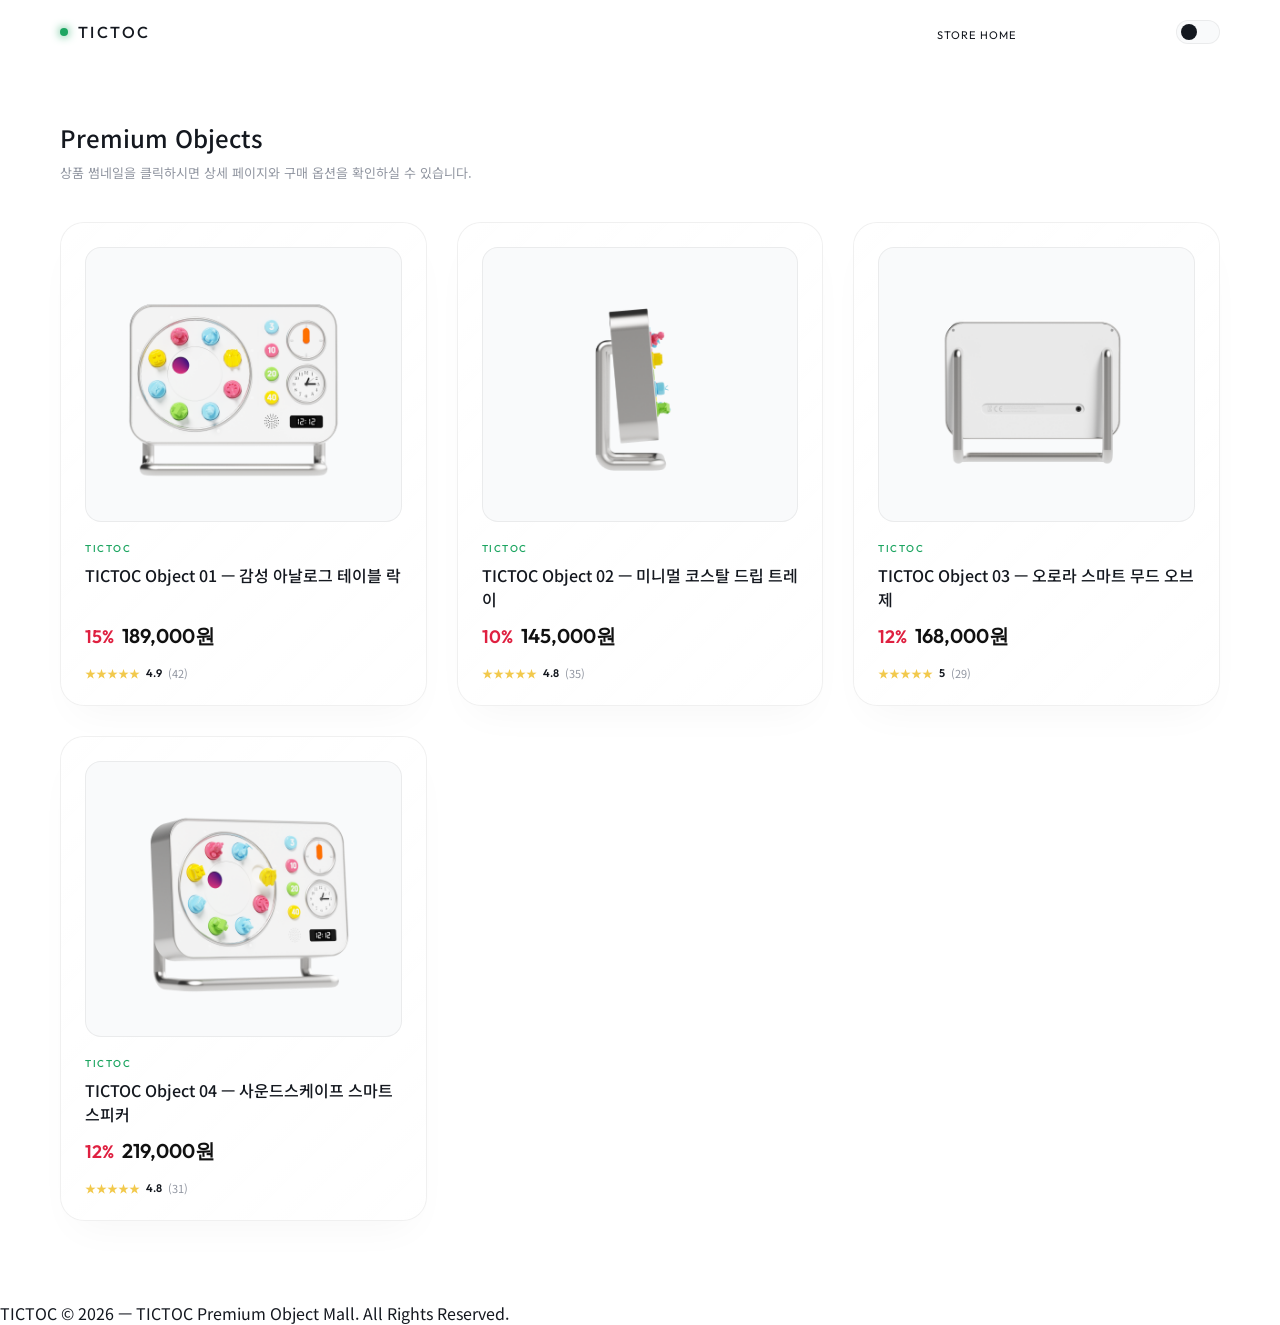
==== commit e5e997a2: "TICTOC 리브랜딩 및 새로운 제품대표이미지, 상세페이지 이미지 전면 교체 완료 배포" ====
--- a/index.html
+++ b/index.html
@@ -3,7 +3,7 @@
 <head>
   <meta charset="UTF-8" />
   <meta name="viewport" content="width=device-width, initial-scale=1.0" />
-  <title>Studio Hyeong Premium Store — 감성 디자인 오브제</title>
+  <title>TICTOC Premium Store</title>
   <meta name="description" content="Studio Hyeong이 제안하는 일상 속의 위트 있는 디자인 오브제 5종을 소개하고 판매하는 온라인 스토어입니다." />
   
   <!-- 웹폰트 연동 (Outfit & Noto Sans KR) -->
@@ -18,7 +18,7 @@
 
   <!-- 네비게이션 헤더 -->
   <nav id="main-nav">
-    <a href="javascript:void(0)" onclick="goHome()" class="nav-logo">Studio Hyeong</a>
+    <a href="javascript:void(0)" onclick="goHome()" class="nav-logo">TICTOC</a>
     <div class="nav-right-container">
       <ul class="nav-menu">
         <li><a href="javascript:void(0)" onclick="goHome()" class="active">Store Home</a></li>
@@ -71,7 +71,7 @@
       
       <!-- 우측: 상품 정보 및 결제 패널 -->
       <div class="shop-info-panel glass-panel">
-        <div class="shop-brand" id="detailBrand">Studio Hyeong</div>
+        <div class="shop-brand" id="detailBrand">TICTOC</div>
         <h1 class="shop-title" id="detailTitle">상품명 로딩 중</h1>
         
         <!-- 평점 및 리뷰 수 -->
@@ -218,7 +218,7 @@
         <!-- 3D 갤러리 캐러셀 (Siseon 제품 한정 노출) -->
         <div id="carouselWrapper" class="hidden">
           <div class="simulator-section-divider">
-            <h3>Studio Hyeong Behind Scene</h3>
+            <h3>TICTOC Behind Scene</h3>
             <p>디자이너 팀 및 초기 모델링 컷 슬라이더입니다.</p>
           </div>
           <div class="studio-gallery">
@@ -328,8 +328,8 @@
 
   <!-- FOOTER -->
   <footer>
-    <span class="footer-brand">Siseon & Studio Hyeong</span>
-    <span class="footer-copy">© 2026 — Studio Hyeong Premium Object Mall. All Rights Reserved.</span>
+    <span class="footer-brand">TICTOC</span>
+    <span class="footer-copy">© 2026 — TICTOC Premium Object Mall. All Rights Reserved.</span>
   </footer>
 
   <!-- 외부 자바스크립트 로직 연결 -->
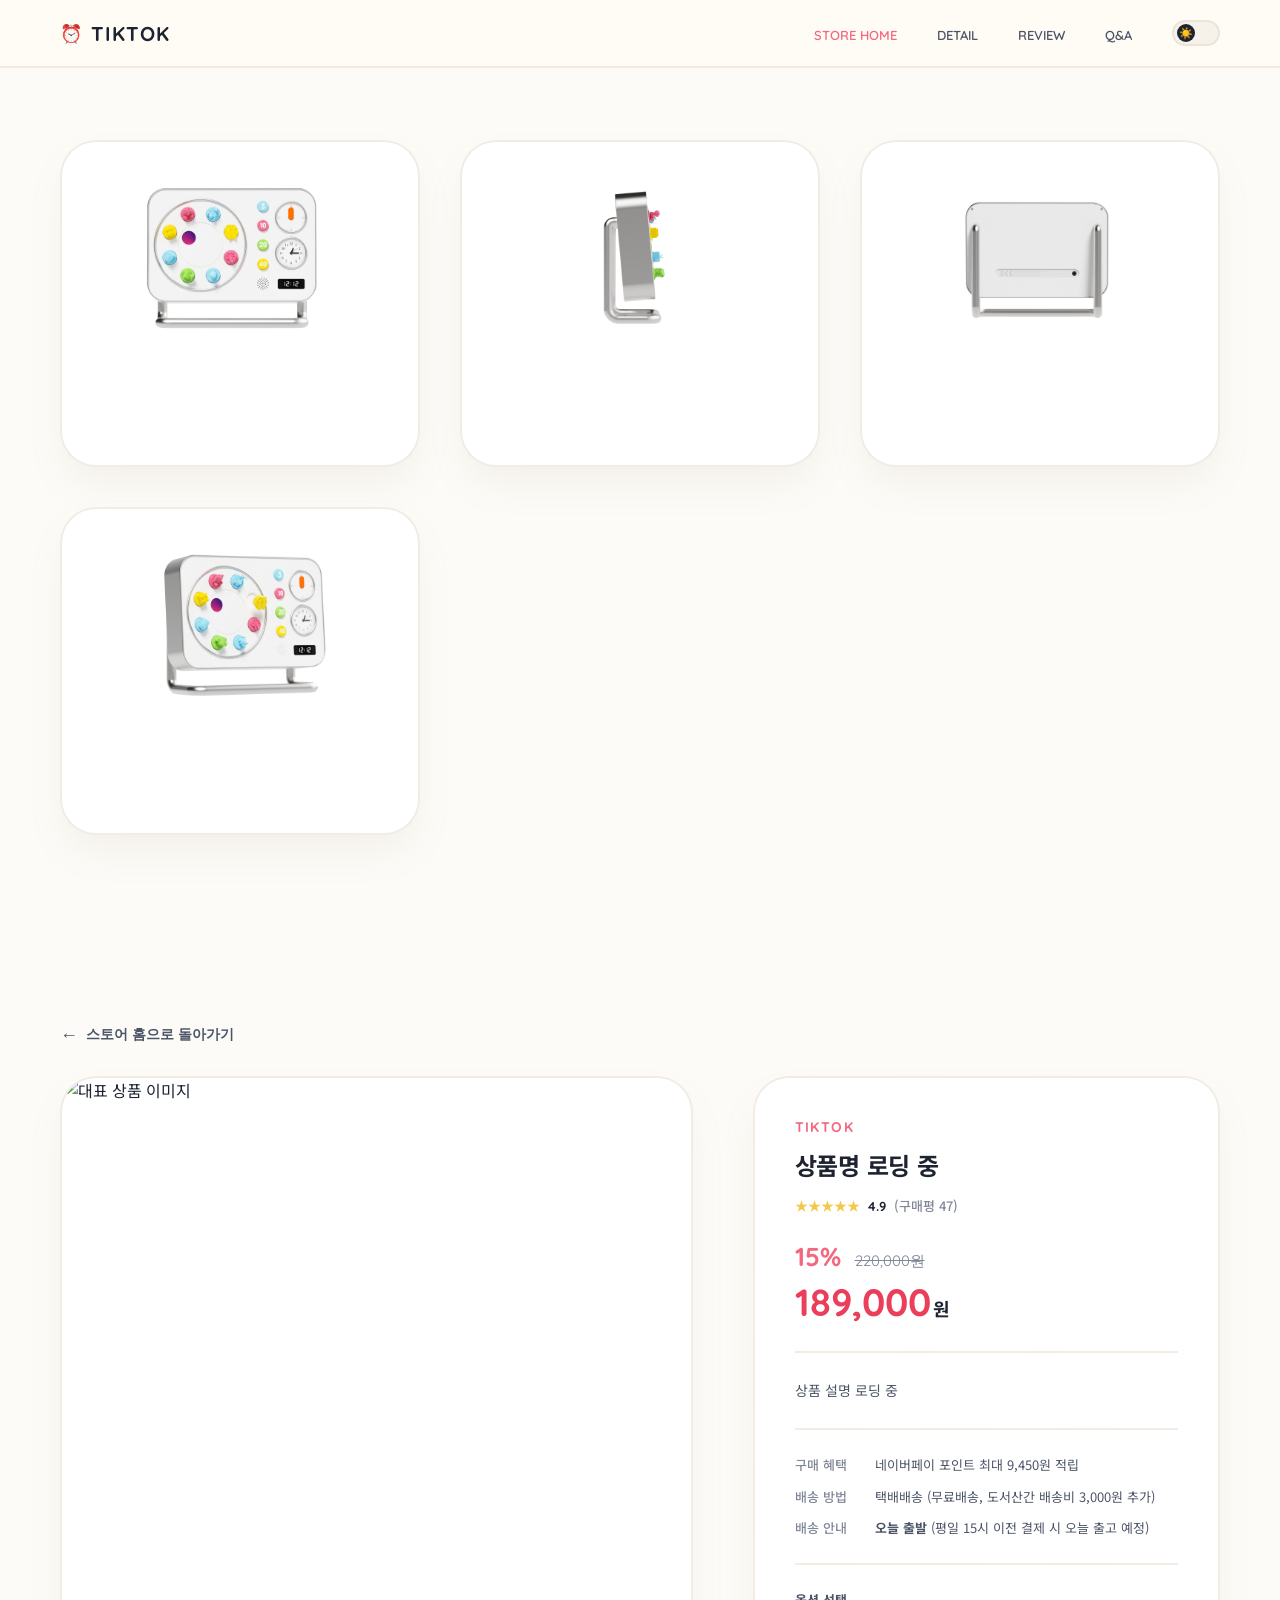
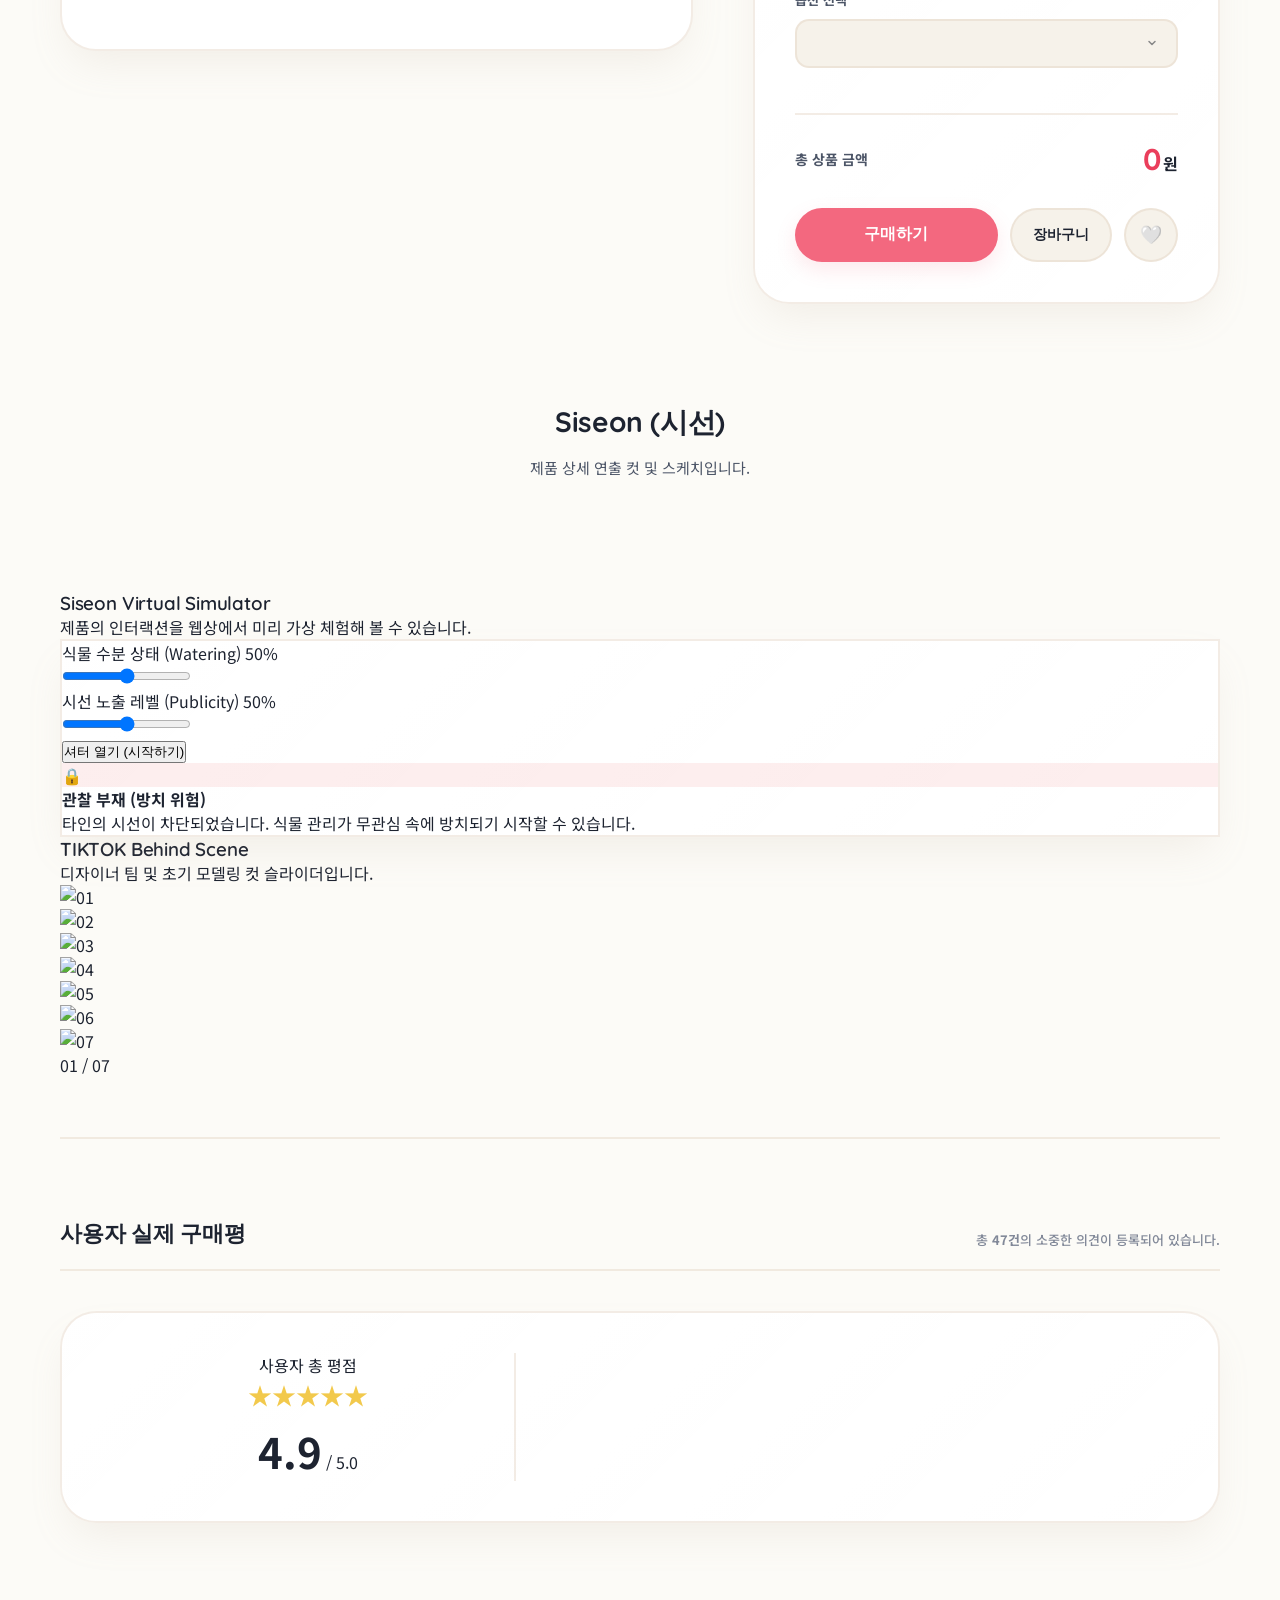
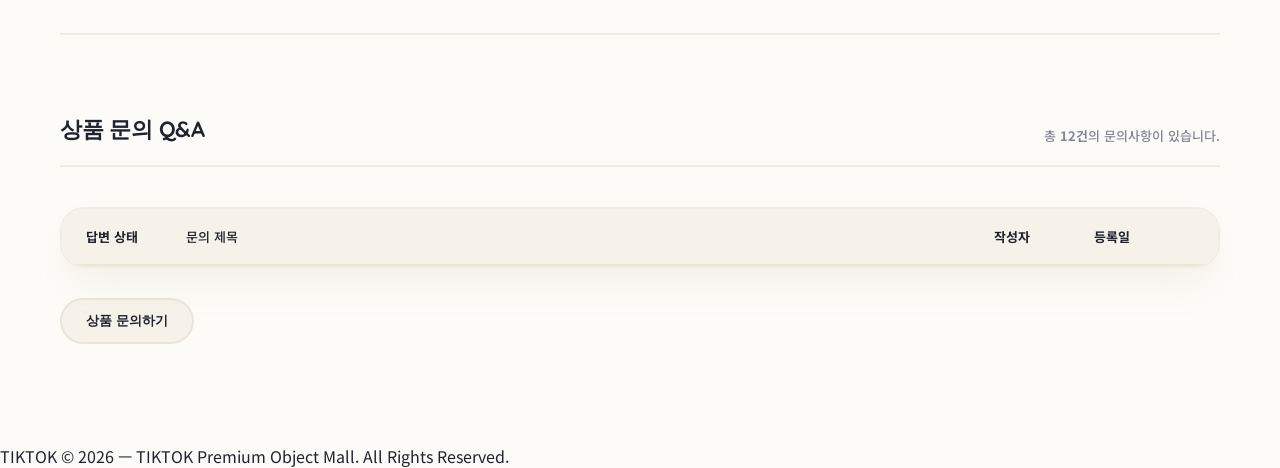
==== commit f6b949e5: "feat: restructure shop layout, rename branding to TIKTOK" ====
--- a/index.html
+++ b/index.html
@@ -3,7 +3,7 @@
 <head>
   <meta charset="UTF-8" />
   <meta name="viewport" content="width=device-width, initial-scale=1.0" />
-  <title>TICTOC Premium Store</title>
+  <title>TIKTOK Premium Store</title>
   <meta name="description" content="Studio Hyeong이 제안하는 일상 속의 위트 있는 디자인 오브제 5종을 소개하고 판매하는 온라인 스토어입니다." />
   
   <!-- 웹폰트 연동 (Outfit & Noto Sans KR) -->
@@ -18,11 +18,11 @@
 
   <!-- 네비게이션 헤더 -->
   <nav id="main-nav">
-    <a href="javascript:void(0)" onclick="goHome()" class="nav-logo">TICTOC</a>
+    <a href="javascript:void(0)" onclick="goHome()" class="nav-logo">TIKTOK</a>
     <div class="nav-right-container">
       <ul class="nav-menu">
         <li><a href="javascript:void(0)" onclick="goHome()" class="active">Store Home</a></li>
-        <li><a href="#tabs-section" id="navDetailLink" class="hidden">Detail</a></li>
+        <li><a href="#tabContentDetail" id="navDetailLink" class="hidden">Detail</a></li>
         <li><a href="#tab-review-anchor" id="navReviewLink" class="hidden">Review</a></li>
         <li><a href="#tab-qna-anchor" id="navQnaLink" class="hidden">Q&A</a></li>
       </ul>
@@ -35,11 +35,6 @@
 
   <!-- ══════════ § SHOP HOME (메인 홈 화면: 썸네일 격자 상품 목록) ══════════ -->
   <section id="shop-home">
-    <div class="home-section-header">
-      <h2>Premium Objects</h2>
-      <p>상품 썸네일을 클릭하시면 상세 페이지와 구매 옵션을 확인하실 수 있습니다.</p>
-    </div>
-
     <!-- 상품 그리드 리스트 (미리보기 썸네일 이미지 중심 격자) -->
     <div class="product-grid" id="productGridContainer">
       <!-- JS를 통해 5개 상품 카드가 동적으로 주입됩니다. -->
@@ -71,7 +66,7 @@
       
       <!-- 우측: 상품 정보 및 결제 패널 -->
       <div class="shop-info-panel glass-panel">
-        <div class="shop-brand" id="detailBrand">TICTOC</div>
+        <div class="shop-brand" id="detailBrand">TIKTOK</div>
         <h1 class="shop-title" id="detailTitle">상품명 로딩 중</h1>
         
         <!-- 평점 및 리뷰 수 -->
@@ -90,6 +85,11 @@
           </div>
         </div>
         
+        <!-- 상품 설명 -->
+        <div class="shop-description-box">
+          <p id="detailDescription">상품 설명 로딩 중</p>
+        </div>
+        
         <!-- 배송/혜택 상세 정보 표 -->
         <div class="shop-meta-table">
           <div class="meta-row">
@@ -136,14 +136,7 @@
       </div>
     </div>
 
-    <!-- ══════════ 하단 탭 시스템 ══════════ -->
-    <div id="tabs-section" class="sticky-tabs-container">
-      <div class="tabs-nav glass-panel">
-        <button class="tab-btn active" id="tabBtnDetail" onclick="switchTab('detail', this)">상세정보</button>
-        <button class="tab-btn" id="tabBtnReview" onclick="switchTab('review', this)">리뷰 (47)</button>
-        <button class="tab-btn" id="tabBtnQna" onclick="switchTab('qna', this)">Q&A (12)</button>
-      </div>
-    </div>
+    <!-- 탭 구분을 제거하고 아래로 스크롤하여 상세페이지, 리뷰, Q&A를 차례로 볼 수 있도록 세션을 배치합니다. -->
 
     <div class="tabs-content-wrapper">
       
@@ -218,7 +211,7 @@
         <!-- 3D 갤러리 캐러셀 (Siseon 제품 한정 노출) -->
         <div id="carouselWrapper" class="hidden">
           <div class="simulator-section-divider">
-            <h3>TICTOC Behind Scene</h3>
+            <h3>TIKTOK Behind Scene</h3>
             <p>디자이너 팀 및 초기 모델링 컷 슬라이더입니다.</p>
           </div>
           <div class="studio-gallery">
@@ -328,8 +321,8 @@
 
   <!-- FOOTER -->
   <footer>
-    <span class="footer-brand">TICTOC</span>
-    <span class="footer-copy">© 2026 — TICTOC Premium Object Mall. All Rights Reserved.</span>
+    <span class="footer-brand">TIKTOK</span>
+    <span class="footer-copy">© 2026 — TIKTOK Premium Object Mall. All Rights Reserved.</span>
   </footer>
 
   <!-- 외부 자바스크립트 로직 연결 -->
--- a/style.css
+++ b/style.css
@@ -1,73 +1,72 @@
 /*
- * Siseon 다중 상품 쇼핑몰 통합 CSS 스타일시트 (style.css)
+ * TIKTOK 쇼핑몰 아기자기한 파스텔 CSS 스타일시트 (style.css)
  * 모든 주석과 설명은 한글로 작성되었습니다.
  */
 
-@import url('https://fonts.googleapis.com/css2?family=Outfit:wght@200;300;400;500;600&family=Noto+Sans+KR:wght@300;400;500;700&display=swap');
+@import url('https://fonts.googleapis.com/css2?family=Quicksand:wght@300;400;500;600;700&family=Noto+Sans+KR:wght@300;400;500;700&display=swap');
 
 /* ══ 디자인 시스템 토큰 (CSS 변수) ══ */
 :root {
-  --font-eng: 'Outfit', -apple-system, sans-serif;
+  /* 아기자기한 라운드 폰트 */
+  --font-eng: 'Quicksand', -apple-system, sans-serif;
   --font-kor: 'Noto Sans KR', sans-serif;
-  --transition-smooth: all 0.5s cubic-bezier(0.25, 1, 0.5, 1);
-  --transition-fast: all 0.25s ease;
   
-  --border-radius-lg: 24px;
-  --border-radius-md: 16px;
-  --border-radius-sm: 8px;
-}
-
-/* 라이트 모드 */
+  --transition-smooth: all 0.5s cubic-bezier(0.175, 0.885, 0.32, 1.275); /* 살짝 바운스되는 느낌 */
+  --transition-fast: all 0.25s cubic-bezier(0.25, 0.8, 0.25, 1);
+  
+  /* 조약돌처럼 둥글둥글한 모서리 */
+  --border-radius-lg: 36px;
+  --border-radius-md: 24px;
+  --border-radius-sm: 14px;
+}
+
+/* 파스텔 라이트 모드 (화이트 배경 메인) */
 [data-theme="light"] {
-  --bg-primary: hsl(0, 0%, 100%);
-  --bg-secondary: hsl(220, 18%, 98%);
-  --bg-card: rgba(255, 255, 255, 0.8);
-  --text-primary: hsl(220, 20%, 10%);
-  --text-secondary: hsl(220, 10%, 40%);
-  --text-muted: hsl(220, 8%, 60%);
-  --border-color: rgba(0, 0, 0, 0.06);
-  --border-glow: rgba(0, 0, 0, 0.02);
+  --bg-primary: hsl(40, 50%, 98%); /* 따뜻한 크림빛 화이트 */
+  --bg-secondary: hsl(40, 40%, 94%); /* 연한 바닐라 크림 */
+  --bg-card: rgba(255, 255, 255, 0.92); /* 뽀얀 우유빛 글래스 카드 */
+  --text-primary: hsl(220, 25%, 15%); /* 부드러운 딥 차콜 */
+  --text-secondary: hsl(220, 15%, 35%);
+  --text-muted: hsl(220, 10%, 55%);
+  --border-color: rgba(220, 200, 180, 0.35); /* 따뜻하고 연한 베이지 선 */
+  --border-glow: rgba(255, 255, 255, 0.5);
   
-  /* 포인트 컬러 (에메랄드 그린) */
-  --accent: hsl(150, 70%, 38%);
-  --accent-rgb: 30, 174, 110;
-  --accent-glow: rgba(30, 174, 110, 0.12);
+  /* 귀엽고 러블리한 파스텔 코랄 핑크 */
+  --accent: hsl(350, 85%, 68%);
+  --accent-rgb: 242, 108, 128;
+  --accent-glow: rgba(242, 108, 128, 0.15);
   
-  /* 섀도우 */
-  --shadow-premium: 0 20px 40px -15px rgba(0, 0, 0, 0.04);
-  --glass-reflection: linear-gradient(135deg, rgba(255, 255, 255, 0.6) 0%, rgba(255, 255, 255, 0.2) 100%);
-  --nav-bg: rgba(255, 255, 255, 0.85);
-  --price-color: #111111;
+  /* 푹신푹신한 구름 섀도우 */
+  --shadow-premium: 0 20px 40px -10px rgba(180, 160, 140, 0.15);
+  --glass-reflection: linear-gradient(135deg, rgba(255, 255, 255, 0.8) 0%, rgba(255, 255, 255, 0.3) 100%);
+  --nav-bg: rgba(255, 252, 245, 0.88);
+  --price-color: hsl(350, 80%, 58%);
+}
+
+/* 파스텔 다크 모드 */
+[data-theme="dark"] {
+  --bg-primary: hsl(220, 24%, 12%); /* 아늑한 네이비 블랙 */
+  --bg-secondary: hsl(220, 20%, 16%);
+  --bg-card: rgba(30, 36, 48, 0.8); /* 부드러운 딥 블루 카드 */
+  --text-primary: hsl(220, 20%, 90%);
+  --text-secondary: hsl(220, 12%, 75%);
+  --text-muted: hsl(220, 10%, 55%);
+  --border-color: rgba(255, 255, 255, 0.08);
+  --border-glow: rgba(255, 255, 255, 0.02);
   
-  /* 홈 배너 그라디언트 */
-  --banner-grad: linear-gradient(135deg, rgba(30, 174, 110, 0.03) 0%, rgba(30, 174, 110, 0.08) 100%);
-}
-
-/* 다크 모드 (기본값) */
-[data-theme="dark"] {
-  --bg-primary: hsl(220, 18%, 7%);
-  --bg-secondary: hsl(220, 16%, 10%);
-  --bg-card: rgba(18, 20, 26, 0.7);
-  --text-primary: hsl(220, 15%, 92%);
-  --text-secondary: hsl(220, 10%, 65%);
-  --text-muted: hsl(220, 8%, 45%);
-  --border-color: rgba(255, 255, 255, 0.08);
-  --border-glow: rgba(255, 255, 255, 0.03);
+  /* 귀엽고 통통 튀는 파스텔 피치 오렌지 */
+  --accent: hsl(24, 90%, 65%);
+  --accent-rgb: 250, 145, 95;
+  --accent-glow: rgba(250, 145, 95, 0.22);
   
-  --accent: hsl(148, 85%, 52%);
-  --accent-rgb: 34, 230, 137;
-  --accent-glow: rgba(34, 230, 137, 0.25);
-  
-  --shadow-premium: 0 30px 60px -20px rgba(0, 0, 0, 0.6);
-  --glass-reflection: linear-gradient(135deg, rgba(255, 255, 255, 0.08) 0%, rgba(255, 255, 255, 0.02) 100%);
-  --nav-bg: rgba(10, 11, 15, 0.85);
-  --price-color: #ffffff;
-  
-  /* 홈 배너 그라디언트 */
-  --banner-grad: linear-gradient(135deg, rgba(34, 230, 137, 0.03) 0%, rgba(34, 230, 137, 0.08) 100%);
-}
-
-/* 기본 설정 */
+  /* 푹신푹신한 그림자 */
+  --shadow-premium: 0 25px 50px -15px rgba(0, 0, 0, 0.5);
+  --glass-reflection: linear-gradient(135deg, rgba(255, 255, 255, 0.1) 0%, rgba(255, 255, 255, 0.02) 100%);
+  --nav-bg: rgba(22, 27, 36, 0.88);
+  --price-color: hsl(24, 90%, 65%);
+}
+
+/* 기본 세팅 */
 *, *::before, *::after {
   margin: 0;
   padding: 0;
@@ -89,26 +88,27 @@
 
 /* 스크롤바 커스텀 */
 ::-webkit-scrollbar {
-  width: 8px;
-  height: 8px;
+  width: 10px;
+  height: 10px;
 }
 ::-webkit-scrollbar-track {
   background: var(--bg-primary);
 }
 ::-webkit-scrollbar-thumb {
   background: var(--border-color);
-  border-radius: var(--border-radius-sm);
+  border-radius: 10px;
+  border: 2px solid var(--bg-primary);
 }
 ::-webkit-scrollbar-thumb:hover {
-  background: var(--text-muted);
-}
-
-/* ══ 글래스모피즘 스타일 ══ */
+  background: var(--accent);
+}
+
+/* ══ 조약돌 글래스모피즘 패널 ══ */
 .glass-panel {
   background: var(--bg-card);
   backdrop-filter: blur(20px);
   -webkit-backdrop-filter: blur(20px);
-  border: 1px solid var(--border-color);
+  border: 2px solid var(--border-color); /* 테두리를 조금 더 굵고 동글게 */
   box-shadow: var(--shadow-premium);
   position: relative;
   z-index: 1;
@@ -124,6 +124,13 @@
   z-index: -1;
 }
 
+/* ══ 헤딩 타이포그래피 ══ */
+h1, h2, h3, h4, h5, h6 {
+  font-family: var(--font-eng);
+  font-weight: 600; /* 동글동글 폰트이므로 두껍게 처리하여 귀여운 느낌 강조 */
+  letter-spacing: -0.01em;
+}
+
 /* ══ 네비게이션 ══ */
 nav {
   position: fixed;
@@ -136,36 +143,30 @@
   background: var(--nav-bg);
   backdrop-filter: blur(16px);
   -webkit-backdrop-filter: blur(16px);
-  border-bottom: 1px solid transparent;
+  border-bottom: 2px solid var(--border-color);
   transition: var(--transition-smooth), border-color 0.4s;
 }
 
 nav.scrolled {
-  border-color: var(--border-color);
   padding: 15px 60px;
 }
 
 .nav-logo {
   font-family: var(--font-eng);
-  font-size: 16px;
-  font-weight: 500;
-  letter-spacing: 0.15em;
+  font-size: 20px;
+  font-weight: 700;
+  letter-spacing: 0.05em;
   text-transform: uppercase;
   text-decoration: none;
   color: var(--text-primary);
   display: flex;
   align-items: center;
-  gap: 10px;
+  gap: 8px;
 }
 
 .nav-logo::before {
-  content: '';
-  display: inline-block;
-  width: 8px;
-  height: 8px;
-  background: var(--accent);
-  border-radius: 50%;
-  box-shadow: 0 0 10px var(--accent);
+  content: '⏰'; /* 아기자기한 이모티콘 로고 데코 */
+  font-size: 18px;
 }
 
 .nav-right-container {
@@ -182,9 +183,8 @@
 
 .nav-menu a {
   font-family: var(--font-eng);
-  font-size: 11px;
-  font-weight: 400;
-  letter-spacing: 0.1em;
+  font-size: 13px;
+  font-weight: 600;
   text-transform: uppercase;
   text-decoration: none;
   color: var(--text-secondary);
@@ -195,18 +195,18 @@
 
 .nav-menu a:hover,
 .nav-menu a.active {
-  color: var(--text-primary);
-}
-
-/* 테마 스위치 */
+  color: var(--accent);
+}
+
+/* 테마 스위치 조약돌형 */
 .theme-toggle {
   background: none;
   border: none;
   cursor: pointer;
-  width: 44px;
-  height: 24px;
+  width: 48px;
+  height: 26px;
   background: var(--bg-secondary);
-  border: 1px solid var(--border-color);
+  border: 2px solid var(--border-color);
   border-radius: 20px;
   position: relative;
   display: flex;
@@ -216,27 +216,40 @@
 }
 
 .theme-toggle-dot {
-  width: 16px;
-  height: 16px;
+  width: 18px;
+  height: 18px;
   background: var(--text-primary);
   border-radius: 50%;
   position: absolute;
-  left: 4px;
-  transition: transform 0.3s cubic-bezier(0.25, 1, 0.5, 1);
+  left: 3px;
+  transition: transform 0.3s cubic-bezier(0.175, 0.885, 0.32, 1.275);
+  display: flex;
+  align-items: center;
+  justify-content: center;
+}
+
+.theme-toggle-dot::before {
+  content: '☀️';
+  font-size: 11px;
 }
 
 [data-theme="dark"] .theme-toggle-dot {
-  transform: translateX(18px);
+  transform: translateX(20px);
   background: var(--accent);
-  box-shadow: 0 0 8px var(--accent);
-}
-
-/* ══ 이미지 공통 ══ */
+  box-shadow: 0 0 10px var(--accent-glow);
+}
+
+[data-theme="dark"] .theme-toggle-dot::before {
+  content: '🌙';
+}
+
+/* ══ 이미지 래퍼 ══ */
 .img-block {
   width: 100%;
   overflow: hidden;
   position: relative;
-  background: var(--bg-secondary);
+  background: #ffffff; /* 사진 배경 흰색 설정 */
+  border: 2px solid var(--border-color);
   border-radius: var(--border-radius-md);
 }
 
@@ -245,161 +258,132 @@
   height: auto;
   display: block;
   object-fit: cover;
-  transition: transform 1.2s cubic-bezier(0.25, 1, 0.3, 1);
+  transition: transform 0.8s cubic-bezier(0.175, 0.885, 0.32, 1.1);
 }
 
 .img-block:hover img {
-  transform: scale(1.03);
+  transform: scale(1.05); /* 둥근 홉업 */
 }
 
 /* ══ 스크롤 애니메이션 ══ */
 .reveal {
   opacity: 0;
-  transform: translateY(30px);
-  transition: opacity 1.2s cubic-bezier(0.25, 1, 0.3, 1), transform 1.2s cubic-bezier(0.25, 1, 0.3, 1);
+  transform: translateY(30px) scale(0.97);
+  transition: opacity 1s cubic-bezier(0.175, 0.885, 0.32, 1.1), transform 1s cubic-bezier(0.175, 0.885, 0.32, 1.1);
 }
 
 .reveal.visible {
   opacity: 1;
-  transform: translateY(0);
-}
-
-.hidden {
-  display: none !important;
+  transform: translateY(0) scale(1);
 }
 
 /* ══════════════════════════════
-   § SHOP HOME (메인 홈 스토어 목록 화면)
+   § SHOP HOME (상품 목록 격자 화면)
 ══════════════════════════════ */
 #shop-home {
-  padding: 120px 60px 80px;
+  padding: 140px 60px 80px;
   max-width: 1400px;
   margin: 0 auto;
 }
 
-.home-hero-banner {
-  padding: 60px 80px;
-  border-radius: var(--border-radius-lg);
-  margin-bottom: 60px;
-  background: var(--banner-grad);
-  border: 1px solid var(--border-color);
-  box-shadow: var(--shadow-premium);
-  overflow: hidden;
-  position: relative;
-}
-
-.banner-content {
-  max-width: 600px;
-  z-index: 2;
-  position: relative;
-}
-
-.banner-sub {
-  font-family: var(--font-eng);
-  font-size: 11px;
-  letter-spacing: 0.2em;
-  text-transform: uppercase;
-  color: var(--accent);
+.home-section-header {
+  margin-bottom: 50px;
+  text-align: center;
+}
+
+.home-section-header h2 {
+  font-family: var(--font-eng);
+  font-size: 32px;
+  font-weight: 700;
+  color: var(--text-primary);
+  margin-bottom: 10px;
+}
+
+.home-section-header p {
+  font-size: 14px;
+  color: var(--text-secondary);
   font-weight: 500;
-  display: block;
-  margin-bottom: 15px;
-}
-
-.banner-title {
-  font-family: var(--font-kor);
-  font-size: clamp(28px, 3.5vw, 44px);
-  font-weight: 500;
-  line-height: 1.2;
-  color: var(--text-primary);
-  margin-bottom: 20px;
-}
-
-.banner-desc {
-  font-size: 14px;
-  line-height: 1.8;
-  color: var(--text-secondary);
-  font-weight: 300;
-  word-break: keep-all;
-}
-
-/* 홈 섹션 구분선 */
-.home-section-header {
-  margin-bottom: 40px;
-}
-
-.home-section-header h2 {
-  font-family: var(--font-kor);
-  font-size: 24px;
-  font-weight: 500;
-  color: var(--text-primary);
-  margin-bottom: 8px;
-}
-
-.home-section-header p {
-  font-size: 13px;
-  color: var(--text-muted);
 }
 
 /* 상품 그리드 */
 .product-grid {
   display: grid;
   grid-template-columns: repeat(auto-fill, minmax(320px, 1fr));
-  gap: 30px;
-}
-
-/* 상품 카드 */
+  gap: 40px;
+}
+
+/* 상품 아기자기한 카드 */
 .product-card {
   padding: 24px;
   border-radius: var(--border-radius-lg);
   cursor: pointer;
-  transition: transform 0.4s cubic-bezier(0.25, 1, 0.5, 1), box-shadow 0.4s ease;
+  transition: var(--transition-smooth);
   display: flex;
   flex-direction: column;
+  background: #ffffff; /* 사진 배경 흰색 설정 */
+}
+
+/* 메인 홈에서는 오직 썸네일만 노출 */
+.product-grid .product-card {
+  padding: 0;
+  border: none;
+  background: transparent;
+  box-shadow: none;
+}
+
+.product-grid .product-card:hover {
+  transform: translateY(-8px) scale(1.02);
+  border: none;
+  box-shadow: none;
+}
+
+.product-grid .prod-info-box {
+  display: none; /* 텍스트 및 상세정보 비노출 */
+}
+
+.product-grid .prod-img-box {
+  margin-bottom: 0;
+  border-radius: var(--border-radius-lg);
+  box-shadow: var(--shadow-premium);
 }
 
 .product-card:hover {
-  transform: translateY(-8px);
-  box-shadow: 0 20px 40px rgba(0,0,0,0.12);
+  transform: translateY(-12px) scale(1.02);
+  box-shadow: 0 30px 50px rgba(180,160,140,0.25);
   border-color: var(--accent);
 }
 
 .prod-img-box {
   width: 100%;
-  aspect-ratio: 1.15;
+  aspect-ratio: 1.1;
   border-radius: var(--border-radius-md);
   margin-bottom: 20px;
-  border: 1px solid var(--border-color);
-}
-
-.prod-img-box img {
-  width: 100%;
-  height: 100%;
-  object-fit: cover;
 }
 
 .prod-info-box {
   display: flex;
   flex-direction: column;
+  padding: 0 5px;
 }
 
 .prod-brand {
   font-family: var(--font-eng);
-  font-size: 10px;
-  letter-spacing: 0.15em;
+  font-size: 11px;
+  letter-spacing: 0.1em;
   text-transform: uppercase;
   color: var(--accent);
   margin-bottom: 8px;
-  font-weight: 500;
+  font-weight: 700;
 }
 
 .prod-title {
   font-family: var(--font-kor);
-  font-size: 16px;
-  font-weight: 500;
+  font-size: 17px;
+  font-weight: 700;
   line-height: 1.5;
   color: var(--text-primary);
   margin-bottom: 12px;
-  height: 48px;
+  height: 50px;
   overflow: hidden;
   display: -webkit-box;
   -webkit-line-clamp: 2;
@@ -415,15 +399,15 @@
 
 .prod-price-row .discount {
   font-family: var(--font-eng);
-  font-size: 18px;
-  font-weight: 600;
-  color: hsl(350, 75%, 50%);
+  font-size: 20px;
+  font-weight: 700;
+  color: var(--accent);
 }
 
 .prod-price-row .price {
   font-family: var(--font-eng);
-  font-size: 20px;
-  font-weight: 600;
+  font-size: 22px;
+  font-weight: 700;
   color: var(--price-color);
 }
 
@@ -431,7 +415,8 @@
   display: flex;
   align-items: center;
   gap: 6px;
-  font-size: 11px;
+  font-size: 12px;
+  font-weight: 500;
 }
 
 .prod-meta .stars {
@@ -440,7 +425,7 @@
 
 .prod-meta .rating {
   font-family: var(--font-eng);
-  font-weight: 600;
+  font-weight: 700;
   color: var(--text-primary);
 }
 
@@ -453,16 +438,16 @@
    § PRODUCT DETAIL VIEW (상세페이지 컨테이너)
 ══════════════════════════════ */
 #product-detail-view {
-  padding-top: 80px;
-  animation: fadeInView 0.5s ease;
+  padding-top: 90px;
+  animation: fadeInView 0.6s cubic-bezier(0.175, 0.885, 0.32, 1.1);
 }
 
 @keyframes fadeInView {
-  from { opacity: 0; transform: translateY(15px); }
-  to { opacity: 1; transform: translateY(0); }
-}
-
-/* 목록으로 가기 바 */
+  from { opacity: 0; transform: translateY(20px) scale(0.98); }
+  to { opacity: 1; transform: translateY(0) scale(1); }
+}
+
+/* 뒤로가기 바 */
 .detail-back-bar {
   max-width: 1400px;
   margin: 0 auto;
@@ -473,17 +458,17 @@
   background: none;
   border: none;
   color: var(--text-secondary);
-  font-size: 13px;
+  font-size: 14px;
   cursor: pointer;
   display: flex;
   align-items: center;
   gap: 8px;
-  font-weight: 500;
+  font-weight: 700;
   transition: var(--transition-fast);
 }
 
 .btn-back-home .arrow {
-  font-size: 16px;
+  font-size: 18px;
   transition: transform 0.25s ease;
 }
 
@@ -492,7 +477,7 @@
 }
 
 .btn-back-home:hover .arrow {
-  transform: translateX(-4px);
+  transform: translateX(-6px);
 }
 
 /* 구매 패널 그리드 */
@@ -515,9 +500,9 @@
 
 .main-image-box {
   width: 100%;
-  aspect-ratio: 1.15;
+  aspect-ratio: 1.1;
   border-radius: var(--border-radius-lg);
-  border: 1px solid var(--border-color);
+  border: 2px solid var(--border-color);
   box-shadow: var(--shadow-premium);
 }
 
@@ -527,20 +512,22 @@
   object-fit: cover;
 }
 
+/* 4열 대표 이미지 썸네일 리스트 */
 .thumbnail-list {
   display: grid;
-  grid-template-columns: repeat(5, 1fr);
-  gap: 10px;
+  grid-template-columns: repeat(4, 1fr);
+  gap: 12px;
 }
 
 .thumb-item {
   aspect-ratio: 1.1;
   border-radius: var(--border-radius-md);
-  border: 1px solid var(--border-color);
+  border: 2px solid var(--border-color);
   overflow: hidden;
   cursor: pointer;
   transition: var(--transition-fast);
-  opacity: 0.6;
+  opacity: 0.65;
+  background: #ffffff; /* 썸네일 배경 흰색 설정 */
 }
 
 .thumb-item img {
@@ -553,7 +540,8 @@
 .thumb-item.active {
   opacity: 1;
   border-color: var(--accent);
-  box-shadow: 0 0 10px var(--accent-glow);
+  box-shadow: 0 0 12px var(--accent-glow);
+  transform: scale(1.03);
 }
 
 /* 우측 정보 패널 */
@@ -566,22 +554,21 @@
 
 .shop-brand {
   font-family: var(--font-eng);
-  font-size: 13px;
-  letter-spacing: 0.15em;
+  font-size: 14px;
+  letter-spacing: 0.1em;
   text-transform: uppercase;
   color: var(--accent);
-  font-weight: 500;
+  font-weight: 700;
   margin-bottom: 12px;
 }
 
 .shop-title {
   font-family: var(--font-kor);
   font-size: 24px;
-  font-weight: 500;
+  font-weight: 700;
   line-height: 1.4;
   color: var(--text-primary);
   margin-bottom: 15px;
-  letter-spacing: -0.01em;
 }
 
 .shop-rating-row {
@@ -590,6 +577,7 @@
   gap: 8px;
   margin-bottom: 25px;
   font-size: 13px;
+  font-weight: 500;
 }
 
 .shop-rating-row .stars {
@@ -598,7 +586,7 @@
 
 .shop-rating-row .rating-num {
   font-family: var(--font-eng);
-  font-weight: 600;
+  font-weight: 700;
   color: var(--text-primary);
 }
 
@@ -608,16 +596,16 @@
 
 /* 가격 */
 .shop-price-box {
-  border-bottom: 1px solid var(--border-color);
+  border-bottom: 2px solid var(--border-color);
   padding-bottom: 25px;
   margin-bottom: 25px;
 }
 
 .shop-price-box .discount-rate {
   font-family: var(--font-eng);
-  font-size: 24px;
-  font-weight: 600;
-  color: hsl(350, 75%, 50%);
+  font-size: 26px;
+  font-weight: 700;
+  color: var(--accent);
   margin-right: 10px;
 }
 
@@ -636,14 +624,14 @@
 
 .current-price-row .price {
   font-family: var(--font-eng);
-  font-size: 36px;
-  font-weight: 600;
+  font-size: 38px;
+  font-weight: 700;
   color: var(--price-color);
 }
 
 .current-price-row .won {
   font-size: 18px;
-  font-weight: 500;
+  font-weight: 700;
   margin-left: 2px;
 }
 
@@ -653,9 +641,22 @@
   flex-direction: column;
   gap: 12px;
   font-size: 13px;
-  border-bottom: 1px solid var(--border-color);
+  border-bottom: 2px solid var(--border-color);
   padding-bottom: 25px;
   margin-bottom: 25px;
+}
+
+/* 상품 설명 스타일 */
+.shop-description-box {
+  margin-bottom: 25px;
+  padding-bottom: 25px;
+  border-bottom: 2px solid var(--border-color);
+}
+
+#detailDescription {
+  font-size: 14px;
+  line-height: 1.8;
+  color: var(--text-secondary);
 }
 
 .meta-row {
@@ -666,6 +667,7 @@
 
 .meta-label {
   color: var(--text-muted);
+  font-weight: 500;
 }
 
 .meta-value {
@@ -682,34 +684,35 @@
 
 .option-title {
   font-size: 13px;
-  font-weight: 500;
+  font-weight: 700;
   color: var(--text-secondary);
 }
 
 .option-dropdown {
   width: 100%;
-  padding: 14px 18px;
+  padding: 15px 20px;
   background: var(--bg-secondary);
-  border: 1px solid var(--border-color);
+  border: 2px solid var(--border-color);
   color: var(--text-primary);
   border-radius: var(--border-radius-sm);
   font-size: 13px;
+  font-weight: 500;
   outline: none;
   cursor: pointer;
   transition: var(--transition-fast);
   -webkit-appearance: none;
   appearance: none;
-  background-image: url("data:image/svg+xml,%3Csvg xmlns='http://www.w3.org/2000/svg' width='12' height='12' viewBox='0 0 24 24' fill='none' stroke='%23888' stroke-width='2' stroke-linecap='round' stroke-linejoin='round'%3E%3Cpolyline points='6 9 12 15 18 9'%3E%3C/polyline%3E%3C/svg%3E");
+  background-image: url("data:image/svg+xml,%3Csvg xmlns='http://www.w3.org/2000/svg' width='12' height='12' viewBox='0 0 24 24' fill='none' stroke='%23888' stroke-width='3' stroke-linecap='round' stroke-linejoin='round'%3E%3Cpolyline points='6 9 12 15 18 9'%3E%3C/polyline%3E%3C/svg%3E");
   background-repeat: no-repeat;
   background-position: right 18px center;
 }
 
 .option-dropdown:focus {
   border-color: var(--accent);
-  box-shadow: 0 0 8px var(--accent-glow);
-}
-
-/* 선택된 옵션 카드 */
+  box-shadow: 0 0 10px var(--accent-glow);
+}
+
+/* 선택된 옵션 조약돌 카드 */
 .selected-options-list {
   display: flex;
   flex-direction: column;
@@ -720,17 +723,11 @@
 .selected-option-card {
   padding: 16px 20px;
   background: var(--bg-secondary);
-  border: 1px solid var(--border-color);
-  border-radius: var(--border-radius-sm);
+  border: 2px solid var(--border-color);
+  border-radius: var(--border-radius-md);
   display: flex;
   flex-direction: column;
   gap: 12px;
-  animation: slideIn 0.3s ease;
-}
-
-@keyframes slideIn {
-  from { opacity: 0; transform: translateY(10px); }
-  to { opacity: 1; transform: translateY(0); }
 }
 
 .card-top-row {
@@ -741,7 +738,7 @@
 
 .selected-opt-name {
   font-size: 13px;
-  font-weight: 500;
+  font-weight: 700;
   color: var(--text-primary);
 }
 
@@ -750,11 +747,11 @@
   border: none;
   color: var(--text-muted);
   cursor: pointer;
-  font-size: 16px;
+  font-size: 18px;
 }
 
 .btn-remove-opt:hover {
-  color: hsl(350, 70%, 50%);
+  color: hsl(350, 80%, 58%);
 }
 
 .card-bottom-row {
@@ -766,44 +763,47 @@
 .quantity-control {
   display: flex;
   align-items: center;
-  border: 1px solid var(--border-color);
+  border: 2px solid var(--border-color);
   background: var(--bg-primary);
-  border-radius: 4px;
+  border-radius: 20px; /* 조약돌처럼 동글게 */
   overflow: hidden;
+  padding: 0 4px;
 }
 
 .quantity-control button {
-  width: 28px;
-  height: 28px;
+  width: 26px;
+  height: 26px;
   border: none;
   background: none;
   color: var(--text-primary);
-  font-size: 15px;
+  font-size: 16px;
   cursor: pointer;
+  border-radius: 50%;
 }
 
 .quantity-control button:hover {
   background: var(--bg-secondary);
+  color: var(--accent);
 }
 
 .quantity-control input {
   width: 32px;
-  height: 28px;
+  height: 26px;
   text-align: center;
   border: none;
-  border-left: 1px solid var(--border-color);
-  border-right: 1px solid var(--border-color);
   background: none;
   color: var(--text-primary);
   font-family: var(--font-eng);
   font-size: 13px;
+  font-weight: 700;
   outline: none;
 }
 
 .opt-price-box {
   font-family: var(--font-eng);
-  font-size: 14px;
-  font-weight: 600;
+  font-size: 15px;
+  font-weight: 700;
+  color: var(--text-primary);
 }
 
 /* 합계 금액 */
@@ -811,90 +811,98 @@
   display: flex;
   justify-content: space-between;
   align-items: center;
-  border-top: 1px solid var(--border-color);
+  border-top: 2px solid var(--border-color);
   padding-top: 25px;
   margin-bottom: 30px;
 }
 
 .total-label {
   font-size: 14px;
-  font-weight: 500;
+  font-weight: 700;
   color: var(--text-secondary);
 }
 
 .total-price-box {
   font-size: 16px;
-  font-weight: 500;
+  font-weight: 700;
 }
 
 .total-amount {
   font-family: var(--font-eng);
-  font-size: 28px;
-  font-weight: 600;
-  color: var(--accent);
+  font-size: 30px;
+  font-weight: 700;
+  color: var(--price-color);
   margin-right: 2px;
 }
 
-/* 구매버튼 세트 */
+/* 동글동글 조약돌형 버튼 그룹 */
 .shop-btn-group {
   display: grid;
-  grid-template-columns: 2fr 1fr 50px;
+  grid-template-columns: 2fr 1fr 54px;
   gap: 12px;
 }
 
 .btn-buy {
   background: var(--accent);
-  color: #000;
+  color: #fff;
   border: none;
   padding: 16px;
-  border-radius: var(--border-radius-sm);
-  font-size: 15px;
-  font-weight: 600;
+  border-radius: 50px; /* 완전히 둥근 조약돌 */
+  font-size: 16px;
+  font-weight: 700;
   cursor: pointer;
   transition: var(--transition-smooth);
   box-shadow: 0 8px 20px var(--accent-glow);
 }
 
 .btn-buy:hover {
-  transform: translateY(-2px);
-  filter: brightness(1.1);
+  transform: translateY(-3px) scale(1.02);
+  filter: brightness(1.05);
+  box-shadow: 0 12px 24px var(--accent-glow);
 }
 
 .btn-cart {
   background: var(--bg-secondary);
   color: var(--text-primary);
-  border: 1px solid var(--border-color);
+  border: 2px solid var(--border-color);
   padding: 16px;
-  border-radius: var(--border-radius-sm);
+  border-radius: 50px;
   font-size: 14px;
-  font-weight: 500;
+  font-weight: 700;
   cursor: pointer;
+  transition: var(--transition-fast);
 }
 
 .btn-cart:hover {
   background: var(--border-color);
+  transform: translateY(-2px);
 }
 
 .btn-wish {
   background: var(--bg-secondary);
-  border: 1px solid var(--border-color);
-  border-radius: var(--border-radius-sm);
+  border: 2px solid var(--border-color);
+  border-radius: 50%; /* 완전 원형 */
   font-size: 18px;
   cursor: pointer;
   display: flex;
   align-items: center;
   justify-content: center;
-  transition: var(--transition-fast);
+  transition: var(--transition-smooth);
+}
+
+.btn-wish:hover {
+  transform: scale(1.1);
 }
 
 .btn-wish.active {
-  color: #eb5757;
-  border-color: rgba(235, 87, 87, 0.4);
-  background: rgba(235, 87, 87, 0.1);
+  color: #f26c80;
+  border-color: rgba(242, 108, 128, 0.4);
+  background: rgba(242, 108, 128, 0.15);
+  transform: scale(1.15) rotate(15deg);
 }
 
 /* ══════════════════════════════
-   § TABS SYSTEM (상세페이지 상세 / 리뷰 / Q&A 탭바)
+   § TABS SYSTEM (상세페이지 / 리뷰 / Q&A Sticky 바)
 ══════════════════════════════ */
 .sticky-tabs-container {
   position: sticky;
@@ -912,6 +920,7 @@
   border-radius: 0;
   border-left: none;
   border-right: none;
+  border-width: 2px 0;
 }
 
 .tab-btn {
@@ -919,8 +928,9 @@
   border: none;
   padding: 20px 0;
   color: var(--text-secondary);
-  font-size: 14px;
-  font-weight: 500;
+  font-family: var(--font-kor);
+  font-size: 15px;
+  font-weight: 700;
   cursor: pointer;
   transition: var(--transition-fast);
   position: relative;
@@ -940,14 +950,15 @@
   position: absolute;
   bottom: 0; left: 50%;
   width: 0;
-  height: 2px;
+  height: 3px;
   background: var(--accent);
   transition: var(--transition-smooth);
   transform: translateX(-50%);
+  border-radius: 3px 3px 0 0;
 }
 
 .tab-btn.active::after {
-  width: 40%;
+  width: 30%;
 }
 
 .tabs-content-wrapper {
@@ -957,16 +968,20 @@
 }
 
 .tab-content {
-  display: none;
-}
-
-.tab-content.active {
-  display: block;
-}
-
-/* 탭 섹션 내부 헤더 */
+  display: block; /* 모든 탭 콘텐츠를 항상 표시 */
+  margin-bottom: 80px; /* 섹션 간격 */
+  border-bottom: 2px solid var(--border-color);
+  padding-bottom: 60px;
+}
+
+.tab-content:last-child {
+  border-bottom: none;
+  margin-bottom: 0;
+  padding-bottom: 0;
+}
+
 .tab-section-header {
-  border-bottom: 1px solid var(--border-color);
+  border-bottom: 2px solid var(--border-color);
   padding-bottom: 20px;
   margin-bottom: 40px;
   display: flex;
@@ -976,21 +991,18 @@
 
 .tab-section-header h2 {
   font-size: 22px;
-  font-weight: 500;
+  font-weight: 700;
   color: var(--text-primary);
 }
 
 .tab-section-header .total-reviews {
   font-size: 13px;
+  font-weight: 500;
   color: var(--text-muted);
 }
 
-.tab-section-header .total-reviews strong {
-  color: var(--accent);
-}
-
 /* ══════════════════════════════
-   § TAB 1 — 상세페이지 이미지 세로 나열 레이아웃
+   § TAB 1 — 상세페이지 세로 이미지 나열
 ══════════════════════════════ */
 .detail-intro-desc {
   max-width: 800px;
@@ -999,20 +1011,19 @@
 }
 
 .detail-intro-desc h2 {
-  font-size: 26px;
-  font-weight: 500;
+  font-size: 28px;
+  font-weight: 700;
   color: var(--text-primary);
   margin-bottom: 12px;
 }
 
 .detail-intro-desc p {
-  font-size: 14px;
+  font-size: 15px;
   line-height: 1.8;
   color: var(--text-secondary);
-  font-weight: 300;
-}
-
-/* 세로로 길게 나열하는 이미지 스타일 */
+  font-weight: 400;
+}
+
 .vertical-detail-images {
   display: flex;
   flex-direction: column;
@@ -1023,9 +1034,9 @@
 
 .vertical-detail-images img {
   width: 100%;
-  max-width: 1000px; /* 너무 가로로 크게 퍼지지 않도록 폭 제한 */
+  max-width: 1000px;
   height: auto;
-  margin-bottom: 2px; /* 깔끔하고 연속적인 스마트스토어 상세페이지 연출 */
+  margin-bottom: 2px;
   display: block;
   border-radius: 0;
   border: none;
@@ -1033,331 +1044,26 @@
 
 .vertical-detail-images img:first-child {
   border-radius: var(--border-radius-md) var(--border-radius-md) 0 0;
+  border-top: 2px solid var(--border-color);
+  border-left: 2px solid var(--border-color);
+  border-right: 2px solid var(--border-color);
+}
+
+.vertical-detail-images img:not(:first-child):not(:last-child) {
+  border-left: 2px solid var(--border-color);
+  border-right: 2px solid var(--border-color);
 }
 
 .vertical-detail-images img:last-child {
   border-radius: 0 0 var(--border-radius-md) var(--border-radius-md);
+  border-bottom: 2px solid var(--border-color);
+  border-left: 2px solid var(--border-color);
+  border-right: 2px solid var(--border-color);
   margin-bottom: 0;
 }
 
-/* 시뮬레이터 전용 구분 영역 */
-.simulator-section-divider {
-  max-width: 1000px;
-  margin: 80px auto 40px;
-  text-align: center;
-  border-top: 1px solid var(--border-color);
-  padding-top: 60px;
-}
-
-.simulator-section-divider h3 {
-  font-family: var(--font-eng);
-  font-size: 22px;
-  font-weight: 500;
-  color: var(--accent);
-  margin-bottom: 10px;
-}
-
-.simulator-section-divider p {
-  font-size: 13px;
-  color: var(--text-muted);
-}
-
-/* 가상 디바이스 시뮬레이터 */
-.simulator-container {
-  max-width: 1000px;
-  margin: 0 auto;
-}
-
-.simulator-card {
-  padding: 40px;
-  border-radius: var(--border-radius-lg);
-  display: grid;
-  grid-template-columns: 1fr 1fr;
-  gap: 40px;
-  align-items: center;
-}
-
-.device-graphic {
-  width: 100%;
-  aspect-ratio: 1;
-  background: var(--bg-secondary);
-  border-radius: 50%;
-  border: 1px solid var(--border-color);
-  position: relative;
-  display: flex;
-  align-items: center;
-  justify-content: center;
-  box-shadow: inset 0 0 30px rgba(0,0,0,0.2);
-}
-
-.device-lens-outer {
-  width: 75%;
-  height: 75%;
-  border-radius: 50%;
-  background: #111;
-  border: 4px solid #333;
-  position: relative;
-  display: flex;
-  align-items: center;
-  justify-content: center;
-  overflow: hidden;
-  box-shadow: 0 10px 30px rgba(0,0,0,0.5);
-}
-
-.device-lens-shutter {
-  position: absolute;
-  top: 0; left: 0; width: 100%; height: 100%;
-  background: conic-gradient(from 0deg, #222 60deg, #151515 60deg 120deg, #2a2a2a 120deg 180deg, #1f1f1f 180deg 240deg, #333 240deg 300deg, #1c1c1c 300deg);
-  transition: transform 0.6s cubic-bezier(0.25, 1, 0.3, 1);
-  transform-origin: center;
-}
-
-.device-lens-shutter.open {
-  transform: scale(0.05) rotate(180deg);
-}
-
-.device-lens-camera {
-  width: 40%;
-  height: 40%;
-  border-radius: 50%;
-  background: radial-gradient(circle at 35% 35%, #3b6bcf 0%, #081a3d 60%, #000 100%);
-  border: 2px solid #222;
-  position: relative;
-  display: flex;
-  align-items: center;
-  justify-content: center;
-  z-index: 2;
-}
-
-.device-lens-glow {
-  position: absolute;
-  width: 12px;
-  height: 12px;
-  border-radius: 50%;
-  background: var(--accent);
-  filter: blur(4px);
-  opacity: 0.3;
-  transition: var(--transition-smooth);
-}
-
-.device-lens-shutter.open + .device-lens-camera .device-lens-glow {
-  opacity: 0.9;
-  transform: scale(1.5);
-  box-shadow: 0 0 12px var(--accent);
-}
-
-.device-dial {
-  position: absolute;
-  bottom: -10px;
-  width: 120px;
-  height: 32px;
-  background: linear-gradient(180deg, #555, #222);
-  border: 1px solid #777;
-  border-radius: 6px;
-  box-shadow: 0 6px 15px rgba(0,0,0,0.4);
-  display: flex;
-  align-items: center;
-  justify-content: space-around;
-  padding: 0 10px;
-}
-
-.dial-notch {
-  width: 2px;
-  height: 16px;
-  background: rgba(255,255,255,0.3);
-}
-
-.simulator-panel {
-  display: flex;
-  flex-direction: column;
-  gap: 20px;
-}
-
-.sim-control-group {
-  display: flex;
-  flex-direction: column;
-  gap: 8px;
-}
-
-.sim-control-label {
-  font-size: 11px;
-  letter-spacing: 0.08em;
-  text-transform: uppercase;
-  color: var(--text-secondary);
-  display: flex;
-  justify-content: space-between;
-}
-
-.sim-control-label span.value {
-  color: var(--accent);
-  font-weight: 500;
-  font-family: var(--font-eng);
-}
-
-.sim-slider {
-  -webkit-appearance: none;
-  width: 100%;
-  height: 4px;
-  background: var(--border-color);
-  border-radius: 2px;
-  outline: none;
-}
-
-.sim-slider::-webkit-slider-thumb {
-  -webkit-appearance: none;
-  appearance: none;
-  width: 16px;
-  height: 16px;
-  border-radius: 50%;
-  background: var(--text-primary);
-  cursor: pointer;
-  border: 2px solid var(--accent);
-  box-shadow: 0 0 8px var(--accent-glow);
-}
-
-.sim-btn-shutter {
-  padding: 12px 24px;
-  background: var(--bg-secondary);
-  border: 1px solid var(--border-color);
-  color: var(--text-primary);
-  border-radius: var(--border-radius-sm);
-  font-family: var(--font-eng);
-  font-size: 11px;
-  letter-spacing: 0.1em;
-  text-transform: uppercase;
-  cursor: pointer;
-  transition: var(--transition-fast);
-  margin-top: 10px;
-}
-
-.sim-btn-shutter:hover {
-  background: var(--accent-glow);
-  border-color: var(--accent);
-  color: var(--accent);
-}
-
-.simulator-feedback {
-  background: var(--bg-secondary);
-  border: 1px solid var(--border-color);
-  padding: 18px 24px;
-  border-radius: var(--border-radius-md);
-  margin-top: 15px;
-  display: flex;
-  align-items: center;
-  gap: 15px;
-}
-
-.plant-status-icon {
-  width: 40px;
-  height: 40px;
-  border-radius: 50%;
-  background: var(--accent-glow);
-  display: flex;
-  align-items: center;
-  justify-content: center;
-  font-size: 20px;
-  color: var(--accent);
-}
-
-.plant-status-text {
-  font-size: 12px;
-  line-height: 1.6;
-  color: var(--text-secondary);
-}
-
-.plant-status-text strong {
-  color: var(--text-primary);
-  font-weight: 500;
-}
-
-/* 3D 갤러리 캐러셀 */
-.studio-gallery {
-  position: relative;
-  width: 100%;
-  max-width: 1000px;
-  margin: 0 auto;
-}
-
-.studio-track {
-  display: flex;
-  overflow-x: scroll;
-  scroll-snap-type: x mandatory;
-  -webkit-overflow-scrolling: touch;
-  scrollbar-width: none;
-  cursor: grab;
-  padding: 20px 0;
-}
-
-.studio-track::-webkit-scrollbar {
-  display: none;
-}
-
-.studio-track.grabbing {
-  cursor: grabbing;
-}
-
-.studio-slide {
-  flex: 0 0 60vw;
-  margin-right: 30px;
-  scroll-snap-align: center;
-  transition: transform 0.8s cubic-bezier(0.25, 1, 0.3, 1), filter 0.8s ease;
-  filter: brightness(0.4) blur(4px);
-  transform: scale(0.92);
-  border-radius: var(--border-radius-lg);
-  overflow: hidden;
-  box-shadow: 0 20px 40px rgba(0,0,0,0.4);
-}
-
-.studio-slide.active {
-  filter: brightness(1) blur(0px);
-  transform: scale(1);
-}
-
-.studio-slide img {
-  width: 100%;
-  height: 38vh;
-  object-fit: cover;
-  display: block;
-}
-
-.studio-footer {
-  display: flex;
-  justify-content: space-between;
-  align-items: center;
-  padding: 20px 0 10px;
-}
-
-.studio-progress {
-  flex: 1;
-  height: 2px;
-  background: var(--border-color);
-  position: relative;
-  margin-right: 40px;
-  border-radius: 2px;
-}
-
-.studio-progress-bar {
-  position: absolute;
-  top: 0; left: 0;
-  height: 100%;
-  background: var(--accent);
-  box-shadow: 0 0 8px var(--accent-glow);
-  width: calc(100% / 7);
-  transition: width 0.4s cubic-bezier(0.25, 1, 0.5, 1);
-  border-radius: 2px;
-}
-
-.studio-counter {
-  font-family: var(--font-eng);
-  font-size: 11px;
-  letter-spacing: 0.15em;
-  color: var(--text-muted);
-  font-weight: 300;
-  white-space: nowrap;
-}
-
 /* ══════════════════════════════
-   § TAB 2 — 고객 리뷰 상세 스타일
+   § TAB 2 — 고객 리뷰 스타일
 ══════════════════════════════ */
 .review-scoreboard {
   display: grid;
@@ -1373,14 +1079,7 @@
   flex-direction: column;
   align-items: center;
   justify-content: center;
-  border-right: 1px solid var(--border-color);
-}
-
-.score-title {
-  font-size: 12px;
-  color: var(--text-muted);
-  letter-spacing: 0.05em;
-  margin-bottom: 8px;
+  border-right: 2px solid var(--border-color);
 }
 
 .score-stars {
@@ -1389,15 +1088,9 @@
   margin-bottom: 8px;
 }
 
-.score-val {
-  font-family: var(--font-eng);
-  font-size: 14px;
-  color: var(--text-muted);
-}
-
 .score-val strong {
-  font-size: 40px;
-  font-weight: 600;
+  font-size: 42px;
+  font-weight: 700;
   color: var(--text-primary);
 }
 
@@ -1413,28 +1106,25 @@
   grid-template-columns: 80px 1fr 50px;
   align-items: center;
   gap: 15px;
-  font-size: 12px;
+  font-size: 13px;
+  font-weight: 500;
   color: var(--text-secondary);
 }
 
 .score-bar-row .bar-bg {
-  height: 6px;
+  height: 8px;
   background: var(--bg-secondary);
-  border-radius: 3px;
+  border-radius: 4px;
   overflow: hidden;
 }
 
 .score-bar-row .bar-fill {
   height: 100%;
   background: var(--accent);
-  border-radius: 3px;
-}
-
-.score-bar-row .bar-count {
-  text-align: right;
-  color: var(--text-muted);
-}
-
+  border-radius: 4px;
+}
+
+/* 리뷰 피드 */
 .review-feed {
   display: flex;
   flex-direction: column;
@@ -1450,65 +1140,30 @@
   display: flex;
   justify-content: space-between;
   align-items: flex-start;
-  border-bottom: 1px solid var(--border-color);
+  border-bottom: 2px solid var(--border-color);
   padding-bottom: 15px;
   margin-bottom: 18px;
 }
 
 .user-info {
   display: flex;
-  flex-wrap: wrap;
   gap: 15px;
-  font-size: 12px;
+  font-size: 13px;
+  font-weight: 500;
 }
 
 .user-info .user-id {
-  font-weight: 500;
-  color: var(--text-primary);
-}
-
-.user-info .purchase-date {
-  color: var(--text-muted);
+  color: var(--text-primary);
 }
 
 .user-info .purchase-option {
   color: var(--accent);
 }
 
-.review-rating {
-  color: #f2c94c;
-  font-size: 12px;
-}
-
-.review-body {
-  display: flex;
-  flex-direction: column;
-  gap: 15px;
-}
-
 .review-text {
-  font-size: 13px;
+  font-size: 14px;
   line-height: 1.8;
   color: var(--text-secondary);
-}
-
-.review-images {
-  display: flex;
-  gap: 10px;
-}
-
-.review-images img {
-  width: 100px;
-  height: 100px;
-  object-fit: cover;
-  border-radius: var(--border-radius-sm);
-  border: 1px solid var(--border-color);
-  cursor: pointer;
-  transition: var(--transition-fast);
-}
-
-.review-images img:hover {
-  transform: scale(1.03);
 }
 
 /* ══════════════════════════════
@@ -1525,51 +1180,38 @@
   grid-template-columns: 100px 1fr 100px 100px;
   padding: 18px 24px;
   background: var(--bg-secondary);
-  border-bottom: 1px solid var(--border-color);
-  font-size: 12px;
-  font-weight: 500;
-  color: var(--text-secondary);
+  border-bottom: 2px solid var(--border-color);
+  font-size: 13px;
+  font-weight: 700;
 }
 
 .qna-row {
   display: grid;
   grid-template-columns: 100px 1fr 100px 100px;
   padding: 18px 24px;
-  border-bottom: 1px solid var(--border-color);
-  font-size: 13px;
-  color: var(--text-secondary);
+  border-bottom: 2px solid var(--border-color);
+  font-size: 14px;
   cursor: pointer;
   transition: var(--transition-fast);
 }
 
 .qna-row:hover {
-  background: rgba(255, 255, 255, 0.02);
-}
-
-.qna-col-status {
-  font-weight: 500;
+  background: var(--bg-secondary);
 }
 
 .qna-col-status.answered {
   color: var(--accent);
-}
-
-.qna-col-status.pending {
-  color: var(--text-muted);
+  font-weight: 700;
 }
 
 .qna-col-title {
-  color: var(--text-primary);
-}
-
-.qna-col-author, .qna-col-date {
-  color: var(--text-muted);
-  font-size: 12px;
+  font-weight: 500;
+  color: var(--text-primary);
 }
 
 .qna-answer-box {
   background: var(--bg-secondary);
-  border-bottom: 1px solid var(--border-color);
+  border-bottom: 2px solid var(--border-color);
   padding: 0 24px;
   max-height: 0;
   overflow: hidden;
@@ -1582,9 +1224,8 @@
 }
 
 .qna-answer-box p {
-  font-size: 13px;
+  font-size: 14px;
   line-height: 1.8;
-  color: var(--text-secondary);
   position: relative;
   padding-left: 20px;
 }
@@ -1594,39 +1235,34 @@
   position: absolute;
   left: 0; top: 0;
   font-family: var(--font-eng);
-  font-weight: 600;
+  font-weight: 700;
   color: var(--accent);
-}
-
-.qna-action-row {
-  display: flex;
-  justify-content: flex-end;
 }
 
 .btn-write-qna {
   background: var(--bg-secondary);
-  border: 1px solid var(--border-color);
+  border: 2px solid var(--border-color);
   color: var(--text-primary);
   padding: 12px 24px;
-  border-radius: var(--border-radius-sm);
-  font-size: 12px;
-  font-weight: 500;
+  border-radius: 50px;
+  font-size: 13px;
+  font-weight: 700;
   cursor: pointer;
+  transition: var(--transition-fast);
 }
 
 .btn-write-qna:hover {
   background: var(--border-color);
   color: var(--accent);
-  border-color: var(--accent);
 }
 
 /* ══════════════════════════════
-   § MODAL (주문/결제 모달 팝업)
+   § MODAL (네이버페이 결제 팝업)
 ══════════════════════════════ */
 .modal-overlay {
   position: fixed;
   top: 0; left: 0; right: 0; bottom: 0;
-  background: rgba(0, 0, 0, 0.6);
+  background: rgba(0, 0, 0, 0.5);
   backdrop-filter: blur(10px);
   -webkit-backdrop-filter: blur(10px);
   z-index: 2000;
@@ -1648,10 +1284,8 @@
   max-width: 440px;
   padding: 30px;
   border-radius: var(--border-radius-lg);
-  box-shadow: 0 30px 70px rgba(0,0,0,0.5);
   transform: translateY(20px);
-  transition: transform 0.4s cubic-bezier(0.25, 1, 0.5, 1);
-  text-align: center;
+  transition: transform 0.4s cubic-bezier(0.175, 0.885, 0.32, 1.2);
 }
 
 .modal-overlay.open .modal-card {
@@ -1660,8 +1294,8 @@
 
 .modal-logo {
   font-family: var(--font-eng);
-  font-size: 20px;
-  font-weight: 600;
+  font-size: 22px;
+  font-weight: 700;
   color: #03cf5d;
   margin-bottom: 25px;
 }
@@ -1675,10 +1309,10 @@
 }
 
 .spinner {
-  width: 40px;
-  height: 40px;
-  border: 3px solid rgba(3, 207, 93, 0.1);
-  border-top: 3px solid #03cf5d;
+  width: 44px;
+  height: 44px;
+  border: 4px solid rgba(3, 207, 93, 0.15);
+  border-top: 4px solid #03cf5d;
   border-radius: 50%;
   animation: spin 1s linear infinite;
 }
@@ -1688,24 +1322,13 @@
   100% { transform: rotate(360deg); }
 }
 
-.modal-loading-box p {
-  font-size: 13px;
-  color: var(--text-secondary);
-}
-
-.modal-success-box {
-  display: flex;
-  flex-direction: column;
-  align-items: center;
-}
-
 .success-icon {
-  width: 60px;
-  height: 60px;
+  width: 64px;
+  height: 64px;
   border-radius: 50%;
   background: rgba(3, 207, 93, 0.1);
   color: #03cf5d;
-  font-size: 28px;
+  font-size: 32px;
   display: flex;
   align-items: center;
   justify-content: center;
@@ -1713,23 +1336,16 @@
 }
 
 .modal-success-box h2 {
-  font-size: 20px;
-  font-weight: 500;
-  color: var(--text-primary);
+  font-size: 22px;
+  font-weight: 700;
   margin-bottom: 8px;
-}
-
-.modal-success-box .desc {
-  font-size: 13px;
-  color: var(--text-muted);
-  margin-bottom: 25px;
 }
 
 .receipt-info {
   width: 100%;
   background: var(--bg-secondary);
-  border: 1px solid var(--border-color);
-  border-radius: var(--border-radius-sm);
+  border: 2px solid var(--border-color);
+  border-radius: var(--border-radius-md);
   padding: 20px;
   margin-bottom: 30px;
   display: flex;
@@ -1737,51 +1353,38 @@
   gap: 12px;
   text-align: left;
   font-size: 13px;
-}
-
-.receipt-row {
-  display: flex;
-  justify-content: space-between;
-  color: var(--text-secondary);
-}
-
-.receipt-row strong {
-  color: var(--text-primary);
+  font-weight: 500;
 }
 
 .receipt-row .accent-text {
-  color: var(--accent);
-  font-weight: 600;
+  color: var(--price-color);
+  font-weight: 700;
 }
 
 .btn-modal-close {
   width: 100%;
-  padding: 14px;
+  padding: 15px;
   background: var(--accent);
-  color: #000;
+  color: #fff;
   border: none;
-  border-radius: var(--border-radius-sm);
-  font-size: 13px;
-  font-weight: 600;
+  border-radius: 50px;
+  font-size: 14px;
+  font-weight: 700;
   cursor: pointer;
   transition: var(--transition-fast);
 }
 
 .btn-modal-close:hover {
-  filter: brightness(1.1);
+  filter: brightness(1.05);
 }
 
 /* ══ 반응형 스토어 스타일 ══ */
 @media (max-width: 1024px) {
   #shop-home {
-    padding: 100px 30px 60px;
-  }
-  .home-hero-banner {
-    padding: 40px;
-    margin-bottom: 40px;
+    padding: 120px 30px 60px;
   }
   #product-detail-view {
-    padding-top: 60px;
+    padding-top: 70px;
   }
   .detail-back-bar {
     padding: 20px 30px 10px;
@@ -1794,25 +1397,11 @@
   .tabs-content-wrapper {
     padding: 40px 30px 80px;
   }
-  .simulator-card {
-    grid-template-columns: 1fr;
-    padding: 24px;
-  }
-  .intro-grid {
-    grid-template-columns: 1fr;
-    gap: 40px;
-  }
-  .studio-slide {
-    flex: 0 0 75vw;
-  }
 }
 
 @media (max-width: 768px) {
   nav {
     padding: 20px 30px;
-  }
-  nav.scrolled {
-    padding: 15px 30px;
   }
   .nav-menu {
     display: none;
@@ -1837,7 +1426,7 @@
   }
   .score-overall {
     border-right: none;
-    border-bottom: 1px solid var(--border-color);
+    border-bottom: 2px solid var(--border-color);
     padding-bottom: 24px;
   }
   .qna-header-row {
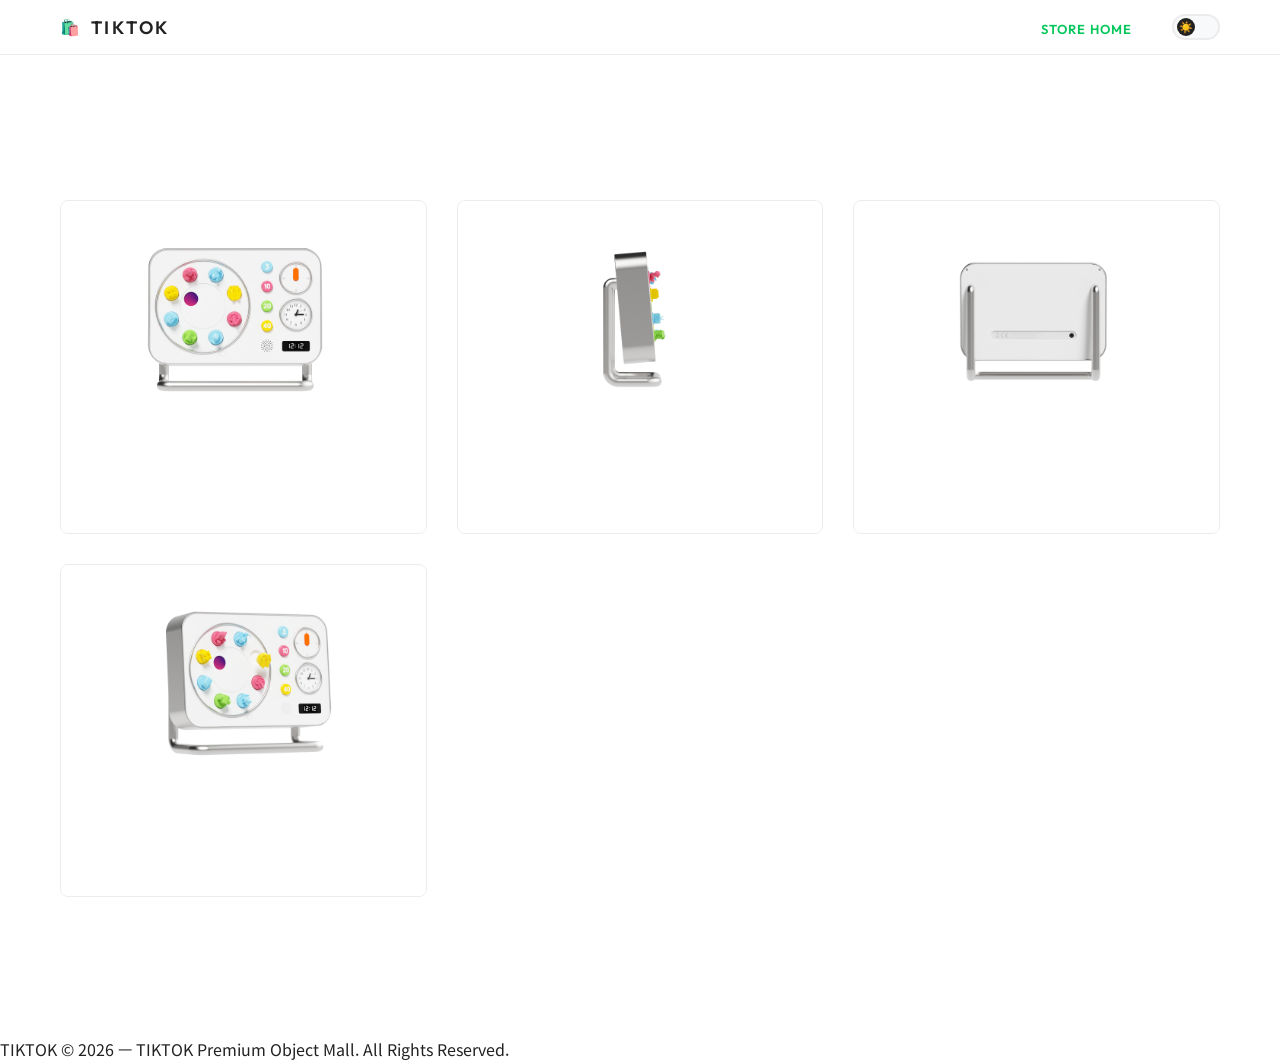
==== commit 26dfc208: "feat: restructure to multi-page app with index.html and detail.html, rename thumbnails folder to 제품3" ====
--- a/index.html
+++ b/index.html
@@ -22,9 +22,6 @@
     <div class="nav-right-container">
       <ul class="nav-menu">
         <li><a href="javascript:void(0)" onclick="goHome()" class="active">Store Home</a></li>
-        <li><a href="#tabContentDetail" id="navDetailLink" class="hidden">Detail</a></li>
-        <li><a href="#tab-review-anchor" id="navReviewLink" class="hidden">Review</a></li>
-        <li><a href="#tab-qna-anchor" id="navQnaLink" class="hidden">Q&A</a></li>
       </ul>
       <!-- 다크/라이트 모드 스위치 버튼 -->
       <button id="themeToggle" class="theme-toggle" aria-label="테마 전환 버튼">
@@ -37,287 +34,9 @@
   <section id="shop-home">
     <!-- 상품 그리드 리스트 (미리보기 썸네일 이미지 중심 격자) -->
     <div class="product-grid" id="productGridContainer">
-      <!-- JS를 통해 5개 상품 카드가 동적으로 주입됩니다. -->
+      <!-- JS를 통해 상품 카드가 동적으로 주입됩니다. -->
     </div>
   </section>
-
-  <!-- ══════════ § PRODUCT DETAIL VIEW (동적 상품 상세페이지 컨테이너) ══════════ -->
-  <section id="product-detail-view" class="hidden">
-    
-    <!-- 뒤로가기 바 -->
-    <div class="detail-back-bar">
-      <button class="btn-back-home" onclick="goHome()">
-        <span class="arrow">←</span> 스토어 홈으로 돌아가기
-      </button>
-    </div>
-
-    <!-- 상단: 5개 대표 이미지(좌)와 상품 구매 정보(우) 분할 배치 -->
-    <div class="shop-grid">
-      <!-- 좌측: 5개 썸네일 이미지 갤러리 영역 -->
-      <div class="shop-gallery-wrapper">
-        <div class="main-image-box img-block">
-          <img id="shopMainImg" src="" alt="대표 상품 이미지" />
-        </div>
-        <!-- 5개 썸네일 선택기 -->
-        <div class="thumbnail-list" id="detailThumbnailList">
-          <!-- JS로 5개 썸네일이 동적 생성됩니다 -->
-        </div>
-      </div>
-      
-      <!-- 우측: 상품 정보 및 결제 패널 -->
-      <div class="shop-info-panel glass-panel">
-        <div class="shop-brand" id="detailBrand">TIKTOK</div>
-        <h1 class="shop-title" id="detailTitle">상품명 로딩 중</h1>
-        
-        <!-- 평점 및 리뷰 수 -->
-        <div class="shop-rating-row">
-          <div class="stars">★★★★★</div>
-          <span class="rating-num" id="detailRatingNum">4.9</span>
-          <span class="rating-count" id="detailRatingCount">(구매평 47)</span>
-        </div>
-        
-        <!-- 가격 정보 -->
-        <div class="shop-price-box">
-          <span class="discount-rate" id="detailDiscount">15%</span>
-          <span class="original-price" id="detailOriginalPrice">220,000원</span>
-          <div class="current-price-row">
-            <span class="price" id="detailPrice">189,000</span><span class="won">원</span>
-          </div>
-        </div>
-        
-        <!-- 상품 설명 -->
-        <div class="shop-description-box">
-          <p id="detailDescription">상품 설명 로딩 중</p>
-        </div>
-        
-        <!-- 배송/혜택 상세 정보 표 -->
-        <div class="shop-meta-table">
-          <div class="meta-row">
-            <span class="meta-label">구매 혜택</span>
-            <span class="meta-value" id="detailBenefit">네이버페이 포인트 최대 9,450원 적립</span>
-          </div>
-          <div class="meta-row">
-            <span class="meta-label">배송 방법</span>
-            <span class="meta-value">택배배송 (무료배송, 도서산간 배송비 3,000원 추가)</span>
-          </div>
-          <div class="meta-row">
-            <span class="meta-label">배송 안내</span>
-            <span class="meta-value"><strong>오늘 출발</strong> (평일 15시 이전 결제 시 오늘 출고 예정)</span>
-          </div>
-        </div>
-        
-        <!-- 옵션 선택 박스 -->
-        <div class="shop-option-box">
-          <label for="colorSelect" class="option-title">옵션 선택</label>
-          <select id="colorSelect" class="option-dropdown" onchange="selectOption(this)">
-            <!-- JS로 동적 생성 -->
-          </select>
-        </div>
-        
-        <!-- 선택된 옵션 카드가 동적으로 추가되는 공간 -->
-        <div id="selectedOptionsContainer" class="selected-options-list">
-          <!-- JS로 동적 생성됨 -->
-        </div>
-        
-        <!-- 총 결제 금액 -->
-        <div class="total-price-row">
-          <span class="total-label">총 상품 금액</span>
-          <div class="total-price-box">
-            <span class="total-amount" id="totalPriceVal">0</span>원
-          </div>
-        </div>
-        
-        <!-- 구매 및 장바구니 버튼 그룹 -->
-        <div class="shop-btn-group">
-          <button class="btn-buy" onclick="openCheckoutModal()">구매하기</button>
-          <button class="btn-cart" onclick="alert('장바구니에 상품이 담겼습니다.')">장바구니</button>
-          <button class="btn-wish" onclick="toggleWish(this)" aria-label="찜하기">🤍</button>
-        </div>
-      </div>
-    </div>
-
-    <!-- 탭 구분을 제거하고 아래로 스크롤하여 상세페이지, 리뷰, Q&A를 차례로 볼 수 있도록 세션을 배치합니다. -->
-
-    <div class="tabs-content-wrapper">
-      
-      <!-- 탭 1. 상품 상세 정보 (세로 나열형 이미지) -->
-      <div id="tabContentDetail" class="tab-content active">
-        
-        <!-- 상세 소개글 상단 -->
-        <div class="detail-intro-desc text-center">
-          <h2 id="detailSectionTitle">Siseon (시선)</h2>
-          <p id="detailSectionDesc">제품 상세 연출 컷 및 스케치입니다.</p>
-        </div>
-
-        <!-- 세로 나열 상세 이미지 컨테이너 -->
-        <div class="vertical-detail-images" id="detailImagesContainer">
-          <!-- JS로 제품별 이미지들이 세로로 길게 한 줄씩 동적 추가됩니다. -->
-        </div>
-
-        <!-- 가상 식물 시뮬레이터 (Siseon 제품 한정 노출) -->
-        <div id="simulatorWrapper" class="hidden">
-          <div class="simulator-section-divider">
-            <h3>Siseon Virtual Simulator</h3>
-            <p>제품의 인터랙션을 웹상에서 미리 가상 체험해 볼 수 있습니다.</p>
-          </div>
-          <div class="simulator-container">
-            <div class="simulator-card glass-panel">
-              <div class="device-graphic">
-                <div class="device-lens-outer">
-                  <div class="device-lens-shutter" id="simShutterGraphic"></div>
-                  <div class="device-lens-camera">
-                    <div class="device-lens-glow"></div>
-                  </div>
-                </div>
-                <div class="device-dial">
-                  <div class="dial-notch"></div>
-                  <div class="dial-notch"></div>
-                  <div class="dial-notch"></div>
-                  <div class="dial-notch"></div>
-                </div>
-              </div>
-              
-              <div class="simulator-panel">
-                <div class="sim-control-group">
-                  <div class="sim-control-label">
-                    <span>식물 수분 상태 (Watering)</span>
-                    <span class="value" id="simWaterVal">50%</span>
-                  </div>
-                  <input type="range" class="sim-slider" id="simWaterSlider" min="0" max="100" value="50" />
-                </div>
-                
-                <div class="sim-control-group">
-                  <div class="sim-control-label">
-                    <span>시선 노출 레벨 (Publicity)</span>
-                    <span class="value" id="simPressureVal">50%</span>
-                  </div>
-                  <input type="range" class="sim-slider" id="simPressureSlider" min="0" max="100" value="50" />
-                </div>
-                
-                <button class="sim-btn-shutter" id="simShutterBtn">셔터 열기 (시작하기)</button>
-                
-                <div class="simulator-feedback">
-                  <div class="plant-status-icon" id="plantStatusIcon">🌱</div>
-                  <div class="plant-status-text">
-                    <strong id="plantStatusTitle">안정적 상태</strong>
-                    <p id="plantStatusDesc">셔터를 열고 관리를 조작하여 식물의 생장 상태가 변하는 현상을 체험해 보세요.</p>
-                  </div>
-                </div>
-              </div>
-            </div>
-          </div>
-        </div>
-
-        <!-- 3D 갤러리 캐러셀 (Siseon 제품 한정 노출) -->
-        <div id="carouselWrapper" class="hidden">
-          <div class="simulator-section-divider">
-            <h3>TIKTOK Behind Scene</h3>
-            <p>디자이너 팀 및 초기 모델링 컷 슬라이더입니다.</p>
-          </div>
-          <div class="studio-gallery">
-            <div class="studio-track" id="studioTrack">
-              <div class="studio-slide"><img src="studio 소개/1.png" alt="01" /></div>
-              <div class="studio-slide"><img src="studio 소개/2.png" alt="02" /></div>
-              <div class="studio-slide"><img src="studio 소개/3.png" alt="03" /></div>
-              <div class="studio-slide"><img src="studio 소개/4.png" alt="04" /></div>
-              <div class="studio-slide"><img src="studio 소개/5.png" alt="05" /></div>
-              <div class="studio-slide"><img src="studio 소개/6.png" alt="06" /></div>
-              <div class="studio-slide"><img src="studio 소개/7.png" alt="07" /></div>
-            </div>
-            <div class="studio-footer">
-              <div class="studio-progress">
-                <div class="studio-progress-bar" id="studioProgressBar"></div>
-              </div>
-              <span class="studio-counter" id="studioCounter">01 / 07</span>
-            </div>
-          </div>
-        </div>
-
-      </div>
-      
-      <!-- 탭 2. 고객 리뷰 리스트 (동적 주입) -->
-      <div id="tabContentReview" class="tab-content">
-        <div id="tab-review-anchor" class="tab-section-header">
-          <h2>사용자 실제 구매평</h2>
-          <span class="total-reviews">총 <strong id="reviewTotalCount">47건</strong>의 소중한 의견이 등록되어 있습니다.</span>
-        </div>
-        
-        <div class="review-scoreboard glass-panel">
-          <div class="score-overall">
-            <span class="score-title">사용자 총 평점</span>
-            <div class="score-stars">★★★★★</div>
-            <div class="score-val"><strong id="detailRatingScore">4.9</strong><span> / 5.0</span></div>
-          </div>
-          <div class="score-bars-wrapper" id="reviewScoreBars">
-            <!-- 동적 주입 -->
-          </div>
-        </div>
-        
-        <div class="review-feed" id="reviewFeedContainer">
-          <!-- 동적 주입 -->
-        </div>
-      </div>
-      
-      <!-- 탭 3. Q&A 게시판 (동적 주입) -->
-      <div id="tabContentQna" class="tab-content">
-        <div id="tab-qna-anchor" class="tab-section-header">
-          <h2>상품 문의 Q&A</h2>
-          <span class="total-reviews">총 <strong id="qnaTotalCount">12건</strong>의 문의사항이 있습니다.</span>
-        </div>
-        
-        <div class="qna-board glass-panel">
-          <div class="qna-header-row">
-            <span class="qna-col-status">답변 상태</span>
-            <span class="qna-col-title">문의 제목</span>
-            <span class="qna-col-author">작성자</span>
-            <span class="qna-col-date">등록일</span>
-          </div>
-          
-          <div class="qna-item-group" id="qnaListContainer">
-            <!-- 동적 주입 -->
-          </div>
-        </div>
-        
-        <div class="qna-action-row">
-          <button class="btn-write-qna" onclick="alert('가상 시나리오입니다. 실제 Q&A 등록은 관리자 백엔드 세팅 후 지원됩니다.')">상품 문의하기</button>
-        </div>
-      </div>
-      
-    </div>
-  </section>
-
-  <!-- ══════════ § CHECKOUT MODAL (가상 주문/결제 완료 모달) ══════════ -->
-  <div id="checkoutModal" class="modal-overlay">
-    <div class="modal-card glass-panel">
-      <div class="modal-logo">N Pay</div>
-      <div id="modalLoading" class="modal-loading-box">
-        <div class="spinner"></div>
-        <p>네이버페이로 안전하게 결제를 진행 중입니다...</p>
-      </div>
-      <div id="modalSuccess" class="modal-success-box hidden">
-        <div class="success-icon">✓</div>
-        <h2>주문 및 결제 완료</h2>
-        <p class="desc">주문이 성공적으로 접수되었습니다.</p>
-        
-        <div class="receipt-info">
-          <div class="receipt-row">
-            <span>주문 상품</span>
-            <strong id="receiptProduct">로딩 중</strong>
-          </div>
-          <div class="receipt-row">
-            <span>최종 결제 금액</span>
-            <strong id="receiptPrice" class="accent-text">0원</strong>
-          </div>
-          <div class="receipt-row">
-            <span>배송 예정</span>
-            <span>내일 출고 예정 (무료배송)</span>
-          </div>
-        </div>
-        
-        <button class="btn-modal-close" onclick="closeCheckoutModal()">쇼핑 계속하기</button>
-      </div>
-    </div>
-  </div>
 
   <!-- FOOTER -->
   <footer>
--- a/style.css
+++ b/style.css
@@ -7,63 +7,61 @@
 
 /* ══ 디자인 시스템 토큰 (CSS 변수) ══ */
 :root {
-  /* 아기자기한 라운드 폰트 */
-  --font-eng: 'Quicksand', -apple-system, sans-serif;
+  /* 세련된 고딕 계열 및 Outfit 영문 폰트 */
+  --font-eng: 'Outfit', -apple-system, sans-serif;
   --font-kor: 'Noto Sans KR', sans-serif;
   
-  --transition-smooth: all 0.5s cubic-bezier(0.175, 0.885, 0.32, 1.275); /* 살짝 바운스되는 느낌 */
-  --transition-fast: all 0.25s cubic-bezier(0.25, 0.8, 0.25, 1);
+  --transition-smooth: all 0.3s cubic-bezier(0.25, 0.8, 0.25, 1);
+  --transition-fast: all 0.15s ease-in-out;
   
-  /* 조약돌처럼 둥글둥글한 모서리 */
-  --border-radius-lg: 36px;
-  --border-radius-md: 24px;
-  --border-radius-sm: 14px;
-}
-
-/* 파스텔 라이트 모드 (화이트 배경 메인) */
+  /* 정돈되고 세련된 모서리 반경 */
+  --border-radius-lg: 8px;
+  --border-radius-md: 6px;
+  --border-radius-sm: 4px;
+}
+
+/* 파스텔 라이트 모드 (네이버 스마트스토어 느낌의 화이트 테마) */
 [data-theme="light"] {
-  --bg-primary: hsl(40, 50%, 98%); /* 따뜻한 크림빛 화이트 */
-  --bg-secondary: hsl(40, 40%, 94%); /* 연한 바닐라 크림 */
-  --bg-card: rgba(255, 255, 255, 0.92); /* 뽀얀 우유빛 글래스 카드 */
-  --text-primary: hsl(220, 25%, 15%); /* 부드러운 딥 차콜 */
-  --text-secondary: hsl(220, 15%, 35%);
-  --text-muted: hsl(220, 10%, 55%);
-  --border-color: rgba(220, 200, 180, 0.35); /* 따뜻하고 연한 베이지 선 */
-  --border-glow: rgba(255, 255, 255, 0.5);
+  --bg-primary: #ffffff; /* 흰색 배경 */
+  --bg-secondary: #f8f9fa; /* 밝은 회색 */
+  --bg-card: #ffffff; /* 흰색 배경 */
+  --text-primary: #222222; /* 짙은 검은색 */
+  --text-secondary: #555555;
+  --text-muted: #888888;
+  --border-color: #ececec; /* 얇은 연회색 선 */
+  --border-glow: rgba(0, 0, 0, 0.01);
   
-  /* 귀엽고 러블리한 파스텔 코랄 핑크 */
-  --accent: hsl(350, 85%, 68%);
-  --accent-rgb: 242, 108, 128;
-  --accent-glow: rgba(242, 108, 128, 0.15);
+  /* 네이버 그린 컬러 */
+  --accent: #03c75a;
+  --accent-rgb: 3, 199, 90;
+  --accent-glow: rgba(3, 199, 90, 0.08);
   
-  /* 푹신푹신한 구름 섀도우 */
-  --shadow-premium: 0 20px 40px -10px rgba(180, 160, 140, 0.15);
-  --glass-reflection: linear-gradient(135deg, rgba(255, 255, 255, 0.8) 0%, rgba(255, 255, 255, 0.3) 100%);
-  --nav-bg: rgba(255, 252, 245, 0.88);
-  --price-color: hsl(350, 80%, 58%);
-}
-
-/* 파스텔 다크 모드 */
+  /* 세련된 미니멀 그림자 */
+  --shadow-premium: 0 2px 12px rgba(0, 0, 0, 0.04);
+  --glass-reflection: none;
+  --nav-bg: rgba(255, 255, 255, 0.96);
+  --price-color: #222222;
+}
+
+/* 파스텔 다크 모드 (세련된 다크 테마) */
 [data-theme="dark"] {
-  --bg-primary: hsl(220, 24%, 12%); /* 아늑한 네이비 블랙 */
-  --bg-secondary: hsl(220, 20%, 16%);
-  --bg-card: rgba(30, 36, 48, 0.8); /* 부드러운 딥 블루 카드 */
-  --text-primary: hsl(220, 20%, 90%);
-  --text-secondary: hsl(220, 12%, 75%);
-  --text-muted: hsl(220, 10%, 55%);
-  --border-color: rgba(255, 255, 255, 0.08);
-  --border-glow: rgba(255, 255, 255, 0.02);
+  --bg-primary: #121212;
+  --bg-secondary: #1a1a1a;
+  --bg-card: #1e1e1e;
+  --text-primary: #f3f4f6;
+  --text-secondary: #9ca3af;
+  --text-muted: #6b7280;
+  --border-color: #2c2c2c;
+  --border-glow: rgba(255, 255, 255, 0.01);
   
-  /* 귀엽고 통통 튀는 파스텔 피치 오렌지 */
-  --accent: hsl(24, 90%, 65%);
-  --accent-rgb: 250, 145, 95;
-  --accent-glow: rgba(250, 145, 95, 0.22);
+  --accent: #03c75a;
+  --accent-rgb: 3, 199, 90;
+  --accent-glow: rgba(3, 199, 90, 0.15);
   
-  /* 푹신푹신한 그림자 */
-  --shadow-premium: 0 25px 50px -15px rgba(0, 0, 0, 0.5);
-  --glass-reflection: linear-gradient(135deg, rgba(255, 255, 255, 0.1) 0%, rgba(255, 255, 255, 0.02) 100%);
-  --nav-bg: rgba(22, 27, 36, 0.88);
-  --price-color: hsl(24, 90%, 65%);
+  --shadow-premium: 0 4px 20px rgba(0, 0, 0, 0.25);
+  --glass-reflection: none;
+  --nav-bg: rgba(18, 18, 18, 0.96);
+  --price-color: #f3f4f6;
 }
 
 /* 기본 세팅 */
@@ -106,22 +104,14 @@
 /* ══ 조약돌 글래스모피즘 패널 ══ */
 .glass-panel {
   background: var(--bg-card);
-  backdrop-filter: blur(20px);
-  -webkit-backdrop-filter: blur(20px);
-  border: 2px solid var(--border-color); /* 테두리를 조금 더 굵고 동글게 */
+  border: 1px solid var(--border-color);
   box-shadow: var(--shadow-premium);
   position: relative;
   z-index: 1;
 }
 
 .glass-panel::before {
-  content: '';
-  position: absolute;
-  top: 0; left: 0; right: 0; bottom: 0;
-  border-radius: inherit;
-  background: var(--glass-reflection);
-  pointer-events: none;
-  z-index: -1;
+  display: none;
 }
 
 /* ══ 헤딩 타이포그래피 ══ */
@@ -139,23 +129,21 @@
   display: flex;
   align-items: center;
   justify-content: space-between;
-  padding: 20px 60px;
+  padding: 14px 60px;
   background: var(--nav-bg);
-  backdrop-filter: blur(16px);
-  -webkit-backdrop-filter: blur(16px);
-  border-bottom: 2px solid var(--border-color);
-  transition: var(--transition-smooth), border-color 0.4s;
+  border-bottom: 1px solid var(--border-color);
+  transition: var(--transition-smooth);
 }
 
 nav.scrolled {
-  padding: 15px 60px;
+  padding: 10px 60px;
 }
 
 .nav-logo {
   font-family: var(--font-eng);
-  font-size: 20px;
-  font-weight: 700;
-  letter-spacing: 0.05em;
+  font-size: 18px;
+  font-weight: 600;
+  letter-spacing: 0.15em;
   text-transform: uppercase;
   text-decoration: none;
   color: var(--text-primary);
@@ -165,8 +153,15 @@
 }
 
 .nav-logo::before {
-  content: '⏰'; /* 아기자기한 이모티콘 로고 데코 */
-  font-size: 18px;
+  content: '🛍️';
+  font-size: 16px;
+}
+
+.nav-menu a {
+  font-family: var(--font-eng);
+  font-size: 12px;
+  font-weight: 500;
+  letter-spacing: 0.08em;
 }
 
 .nav-right-container {
@@ -249,7 +244,7 @@
   overflow: hidden;
   position: relative;
   background: #ffffff; /* 사진 배경 흰색 설정 */
-  border: 2px solid var(--border-color);
+  border: 1px solid var(--border-color);
   border-radius: var(--border-radius-md);
 }
 
@@ -308,43 +303,56 @@
 /* 상품 그리드 */
 .product-grid {
   display: grid;
-  grid-template-columns: repeat(auto-fill, minmax(320px, 1fr));
-  gap: 40px;
+  grid-template-columns: repeat(auto-fill, minmax(280px, 1fr));
+  gap: 30px;
+  max-width: 1200px;
+  margin: 0 auto;
+  padding: 60px 0;
 }
 
 /* 상품 아기자기한 카드 */
 .product-card {
-  padding: 24px;
+  padding: 0;
   border-radius: var(--border-radius-lg);
   cursor: pointer;
   transition: var(--transition-smooth);
   display: flex;
   flex-direction: column;
-  background: #ffffff; /* 사진 배경 흰색 설정 */
-}
-
-/* 메인 홈에서는 오직 썸네일만 노출 */
+  background: #ffffff;
+}
+
+/* 메인 홈에서는 오직 썸네일만 노출 (스마트스토어 느낌의 얇은 테두리 사각형 격자) */
 .product-grid .product-card {
-  padding: 0;
-  border: none;
-  background: transparent;
+  border: 1px solid var(--border-color);
+  background: #ffffff;
+  border-radius: var(--border-radius-lg);
   box-shadow: none;
+  overflow: hidden;
+  transition: transform 0.2s ease, border-color 0.2s ease, box-shadow 0.2s ease;
 }
 
 .product-grid .product-card:hover {
-  transform: translateY(-8px) scale(1.02);
+  transform: translateY(-2px);
+  border-color: #999999;
+  box-shadow: 0 4px 12px rgba(0, 0, 0, 0.05);
+}
+
+/* 작동하지 않는 더미 썸네일은 호버 효과 제거 */
+.product-grid .product-card[style*="cursor: default"]:hover {
+  transform: none;
+  border-color: var(--border-color);
+  box-shadow: none;
+}
+
+.product-grid .prod-info-box {
+  display: none; /* 텍스트 및 상세정보 비노출 */
+}
+
+.product-grid .prod-img-box {
+  margin-bottom: 0;
+  border-radius: 0;
   border: none;
   box-shadow: none;
-}
-
-.product-grid .prod-info-box {
-  display: none; /* 텍스트 및 상세정보 비노출 */
-}
-
-.product-grid .prod-img-box {
-  margin-bottom: 0;
-  border-radius: var(--border-radius-lg);
-  box-shadow: var(--shadow-premium);
 }
 
 .product-card:hover {
@@ -483,12 +491,12 @@
 /* 구매 패널 그리드 */
 .shop-grid {
   display: grid;
-  grid-template-columns: 1.15fr 0.85fr;
-  gap: 60px;
+  grid-template-columns: 1fr 1fr;
+  gap: 80px;
   width: 100%;
-  max-width: 1400px;
+  max-width: 1200px;
   margin: 0 auto;
-  padding: 20px 60px 60px;
+  padding: 40px 20px 80px;
 }
 
 /* 좌측 갤러리 */
@@ -502,7 +510,7 @@
   width: 100%;
   aspect-ratio: 1.1;
   border-radius: var(--border-radius-lg);
-  border: 2px solid var(--border-color);
+  border: 1px solid var(--border-color);
   box-shadow: var(--shadow-premium);
 }
 
@@ -522,7 +530,7 @@
 .thumb-item {
   aspect-ratio: 1.1;
   border-radius: var(--border-radius-md);
-  border: 2px solid var(--border-color);
+  border: 1px solid var(--border-color);
   overflow: hidden;
   cursor: pointer;
   transition: var(--transition-fast);
@@ -546,10 +554,13 @@
 
 /* 우측 정보 패널 */
 .shop-info-panel {
-  padding: 40px;
-  border-radius: var(--border-radius-lg);
+  padding: 0;
+  border-radius: 0;
   display: flex;
   flex-direction: column;
+  background: transparent !important;
+  border: none !important;
+  box-shadow: none !important;
 }
 
 .shop-brand {
@@ -847,26 +858,25 @@
   color: #fff;
   border: none;
   padding: 16px;
-  border-radius: 50px; /* 완전히 둥근 조약돌 */
+  border-radius: var(--border-radius-sm);
   font-size: 16px;
   font-weight: 700;
   cursor: pointer;
   transition: var(--transition-smooth);
-  box-shadow: 0 8px 20px var(--accent-glow);
+  box-shadow: none;
 }
 
 .btn-buy:hover {
-  transform: translateY(-3px) scale(1.02);
   filter: brightness(1.05);
-  box-shadow: 0 12px 24px var(--accent-glow);
+  box-shadow: 0 4px 12px var(--accent-glow);
 }
 
 .btn-cart {
-  background: var(--bg-secondary);
-  color: var(--text-primary);
-  border: 2px solid var(--border-color);
+  background: #ffffff;
+  color: var(--text-primary);
+  border: 1px solid var(--border-color);
   padding: 16px;
-  border-radius: 50px;
+  border-radius: var(--border-radius-sm);
   font-size: 14px;
   font-weight: 700;
   cursor: pointer;
@@ -874,14 +884,14 @@
 }
 
 .btn-cart:hover {
-  background: var(--border-color);
-  transform: translateY(-2px);
+  background: var(--bg-secondary);
+  border-color: #bbb;
 }
 
 .btn-wish {
-  background: var(--bg-secondary);
-  border: 2px solid var(--border-color);
-  border-radius: 50%; /* 완전 원형 */
+  background: #ffffff;
+  border: 1px solid var(--border-color);
+  border-radius: var(--border-radius-sm);
   font-size: 18px;
   cursor: pointer;
   display: flex;
@@ -891,14 +901,13 @@
 }
 
 .btn-wish:hover {
-  transform: scale(1.1);
+  background: var(--bg-secondary);
 }
 
 .btn-wish.active {
-  color: #f26c80;
-  border-color: rgba(242, 108, 128, 0.4);
-  background: rgba(242, 108, 128, 0.15);
-  transform: scale(1.15) rotate(15deg);
+  color: #f43142;
+  border-color: #f43142;
+  background: rgba(244, 49, 66, 0.05);
 }
 
 /* ══════════════════════════════
@@ -970,7 +979,7 @@
 .tab-content {
   display: block; /* 모든 탭 콘텐츠를 항상 표시 */
   margin-bottom: 80px; /* 섹션 간격 */
-  border-bottom: 2px solid var(--border-color);
+  border-bottom: 1px solid var(--border-color);
   padding-bottom: 60px;
 }
 
@@ -1034,32 +1043,11 @@
 
 .vertical-detail-images img {
   width: 100%;
-  max-width: 1000px;
+  max-width: 860px; /* 상세 정보 최적의 넓이 */
   height: auto;
-  margin-bottom: 2px;
+  margin: 0 auto;
   display: block;
-  border-radius: 0;
   border: none;
-}
-
-.vertical-detail-images img:first-child {
-  border-radius: var(--border-radius-md) var(--border-radius-md) 0 0;
-  border-top: 2px solid var(--border-color);
-  border-left: 2px solid var(--border-color);
-  border-right: 2px solid var(--border-color);
-}
-
-.vertical-detail-images img:not(:first-child):not(:last-child) {
-  border-left: 2px solid var(--border-color);
-  border-right: 2px solid var(--border-color);
-}
-
-.vertical-detail-images img:last-child {
-  border-radius: 0 0 var(--border-radius-md) var(--border-radius-md);
-  border-bottom: 2px solid var(--border-color);
-  border-left: 2px solid var(--border-color);
-  border-right: 2px solid var(--border-color);
-  margin-bottom: 0;
 }
 
 /* ══════════════════════════════
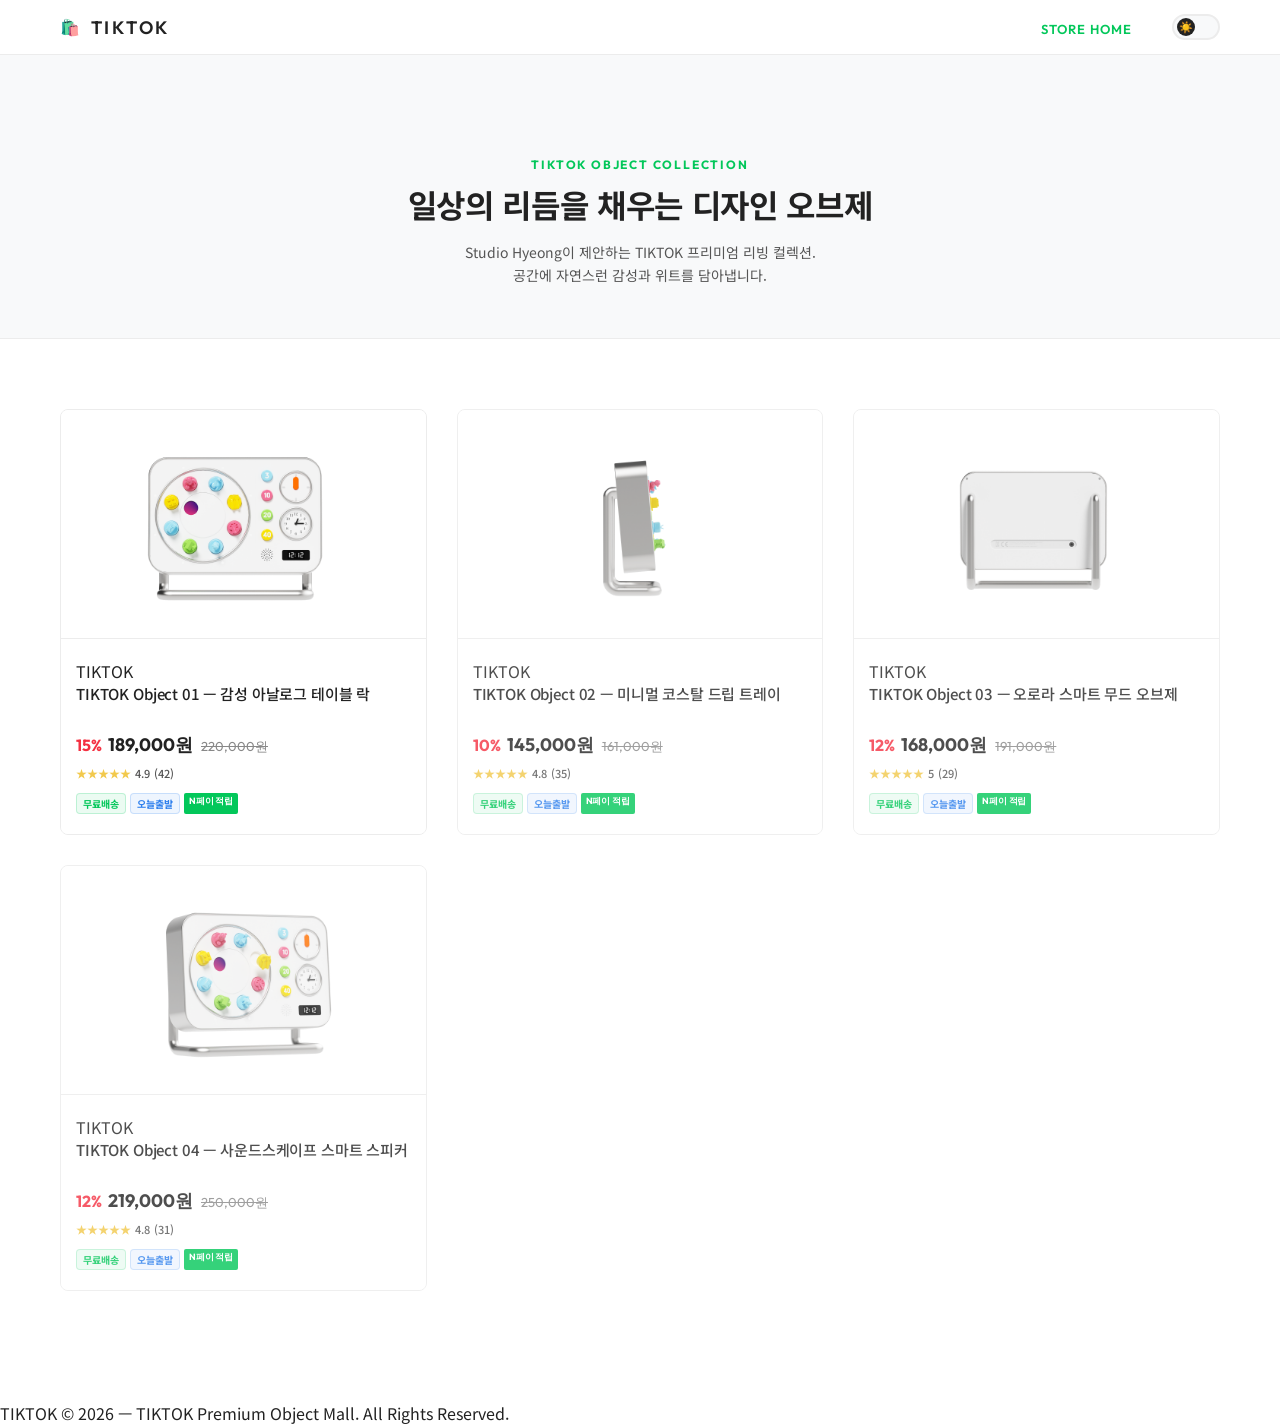
==== commit b071eca4: "style: redesign storefront with hero banner, display product info and shopping badges under thumbnai" ====
--- a/index.html
+++ b/index.html
@@ -29,6 +29,15 @@
       </button>
     </div>
   </nav>
+ 
+  <!-- STORE HERO BANNER (스토어 헤드라인 소개 배너) -->
+  <header class="store-hero">
+    <div class="hero-content">
+      <span class="hero-sub">TIKTOK OBJECT COLLECTION</span>
+      <h1 class="hero-title">일상의 리듬을 채우는 디자인 오브제</h1>
+      <p class="hero-desc">Studio Hyeong이 제안하는 TIKTOK 프리미엄 리빙 컬렉션.<br>공간에 자연스런 감성과 위트를 담아냅니다.</p>
+    </div>
+  </header>
 
   <!-- ══════════ § SHOP HOME (메인 홈 화면: 썸네일 격자 상품 목록) ══════════ -->
   <section id="shop-home">
--- a/style.css
+++ b/style.css
@@ -275,8 +275,48 @@
 /* ══════════════════════════════
    § SHOP HOME (상품 목록 격자 화면)
 ══════════════════════════════ */
+/* ══ 스토어 메인 히어로 배너 ══ */
+.store-hero {
+  padding: 150px 60px 50px;
+  background-color: var(--bg-secondary);
+  text-align: center;
+  border-bottom: 1px solid var(--border-color);
+}
+
+.hero-content {
+  max-width: 800px;
+  margin: 0 auto;
+}
+
+.hero-sub {
+  font-family: var(--font-eng);
+  font-size: 12px;
+  font-weight: 700;
+  letter-spacing: 0.15em;
+  color: var(--accent);
+  text-transform: uppercase;
+  margin-bottom: 12px;
+  display: inline-block;
+}
+
+.hero-title {
+  font-family: var(--font-kor);
+  font-size: 32px;
+  font-weight: 700;
+  color: var(--text-primary);
+  margin-bottom: 15px;
+  line-height: 1.3;
+}
+
+.hero-desc {
+  font-family: var(--font-kor);
+  font-size: 14px;
+  color: var(--text-secondary);
+  line-height: 1.7;
+}
+
 #shop-home {
-  padding: 140px 60px 80px;
+  padding: 40px 60px 80px;
   max-width: 1400px;
   margin: 0 auto;
 }
@@ -307,7 +347,7 @@
   gap: 30px;
   max-width: 1200px;
   margin: 0 auto;
-  padding: 60px 0;
+  padding: 30px 0;
 }
 
 /* 상품 아기자기한 카드 */
@@ -318,26 +358,30 @@
   transition: var(--transition-smooth);
   display: flex;
   flex-direction: column;
-  background: #ffffff;
-}
-
-/* 메인 홈에서는 오직 썸네일만 노출 (스마트스토어 느낌의 얇은 테두리 사각형 격자) */
+  background: var(--bg-card);
+}
+
+/* 메인 홈 카드 디자인 */
 .product-grid .product-card {
   border: 1px solid var(--border-color);
-  background: #ffffff;
+  background: var(--bg-card);
   border-radius: var(--border-radius-lg);
   box-shadow: none;
   overflow: hidden;
-  transition: transform 0.2s ease, border-color 0.2s ease, box-shadow 0.2s ease;
+  transition: transform 0.25s cubic-bezier(0.25, 0.8, 0.25, 1), border-color 0.25s ease, box-shadow 0.25s ease;
 }
 
 .product-grid .product-card:hover {
-  transform: translateY(-2px);
-  border-color: #999999;
-  box-shadow: 0 4px 12px rgba(0, 0, 0, 0.05);
-}
-
-/* 작동하지 않는 더미 썸네일은 호버 효과 제거 */
+  transform: translateY(-6px);
+  border-color: var(--accent);
+  box-shadow: 0 10px 24px var(--accent-glow);
+}
+
+/* 작동하지 않는 더미 썸네일은 카드 흐리게 처리 및 호버 효과 제거 */
+.product-grid .product-card[style*="cursor: default"] {
+  opacity: 0.8;
+}
+
 .product-grid .product-card[style*="cursor: default"]:hover {
   transform: none;
   border-color: var(--border-color);
@@ -345,101 +389,116 @@
 }
 
 .product-grid .prod-info-box {
-  display: none; /* 텍스트 및 상세정보 비노출 */
+  display: flex;
+  flex-direction: column;
+  padding: 20px 15px;
+  background: var(--bg-card);
 }
 
 .product-grid .prod-img-box {
   margin-bottom: 0;
   border-radius: 0;
   border: none;
+  border-bottom: 1px solid var(--border-color);
   box-shadow: none;
 }
 
-.product-card:hover {
-  transform: translateY(-12px) scale(1.02);
-  box-shadow: 0 30px 50px rgba(180,160,140,0.25);
-  border-color: var(--accent);
-}
-
-.prod-img-box {
-  width: 100%;
-  aspect-ratio: 1.1;
-  border-radius: var(--border-radius-md);
-  margin-bottom: 20px;
-}
-
-.prod-info-box {
-  display: flex;
-  flex-direction: column;
-  padding: 0 5px;
-}
-
-.prod-brand {
-  font-family: var(--font-eng);
-  font-size: 11px;
-  letter-spacing: 0.1em;
-  text-transform: uppercase;
-  color: var(--accent);
+.product-grid .prod-title {
+  font-family: var(--font-kor);
+  font-size: 15px;
+  font-weight: 500;
+  line-height: 1.4;
+  color: var(--text-primary);
   margin-bottom: 8px;
-  font-weight: 700;
-}
-
-.prod-title {
-  font-family: var(--font-kor);
-  font-size: 17px;
-  font-weight: 700;
-  line-height: 1.5;
-  color: var(--text-primary);
-  margin-bottom: 12px;
-  height: 50px;
+  height: 42px;
   overflow: hidden;
   display: -webkit-box;
   -webkit-line-clamp: 2;
   -webkit-box-orient: vertical;
 }
 
-.prod-price-row {
+.product-grid .prod-price-row {
   display: flex;
   align-items: baseline;
-  gap: 8px;
-  margin-bottom: 15px;
-}
-
-.prod-price-row .discount {
-  font-family: var(--font-eng);
-  font-size: 20px;
-  font-weight: 700;
+  gap: 6px;
+  margin-bottom: 8px;
+}
+
+.product-grid .prod-price-row .discount {
+  font-family: var(--font-eng);
+  font-size: 16px;
+  font-weight: 700;
+  color: #f43142;
+}
+
+.product-grid .prod-price-row .price {
+  font-family: var(--font-eng);
+  font-size: 18px;
+  font-weight: 700;
+  color: var(--price-color);
+}
+
+.product-grid .prod-price-row .original-price {
+  font-family: var(--font-eng);
+  font-size: 13px;
+  color: var(--text-muted);
+  text-decoration: line-through;
+  margin-left: 2px;
+}
+
+.product-grid .prod-meta {
+  display: flex;
+  align-items: center;
+  gap: 4px;
+  font-size: 11px;
+  font-weight: 500;
+  color: var(--text-secondary);
+  margin-bottom: 12px;
+}
+
+.product-grid .prod-meta .stars {
+  color: #f2c94c;
+}
+
+/* 스마트스토어 태그 배너 배지 */
+.prod-badges {
+  display: flex;
+  flex-wrap: wrap;
+  gap: 4px;
+  margin-top: auto;
+}
+
+.badge {
+  font-size: 10px;
+  font-weight: 700;
+  padding: 2px 6px;
+  border-radius: var(--border-radius-sm);
+  display: inline-block;
+}
+
+.badge-free {
+  background: rgba(3, 199, 90, 0.08);
   color: var(--accent);
-}
-
-.prod-price-row .price {
-  font-family: var(--font-eng);
-  font-size: 22px;
-  font-weight: 700;
-  color: var(--price-color);
-}
-
-.prod-meta {
-  display: flex;
-  align-items: center;
-  gap: 6px;
-  font-size: 12px;
-  font-weight: 500;
-}
-
-.prod-meta .stars {
-  color: #f2c94c;
-}
-
-.prod-meta .rating {
-  font-family: var(--font-eng);
-  font-weight: 700;
-  color: var(--text-primary);
-}
-
-.prod-meta .reviews {
-  color: var(--text-muted);
-}
+  border: 1px solid rgba(3, 199, 90, 0.2);
+}
+
+.badge-today {
+  background: rgba(47, 128, 237, 0.08);
+  color: #2f80ed;
+  border: 1px solid rgba(47, 128, 237, 0.2);
+}
+
+.badge-npay {
+  background: #03c75a;
+  color: #ffffff;
+  padding: 2px 5px;
+  border-radius: 2px;
+  font-family: var(--font-eng);
+  font-size: 9px;
+  letter-spacing: -0.02em;
+}
+
+
 
 
 /* ══════════════════════════════
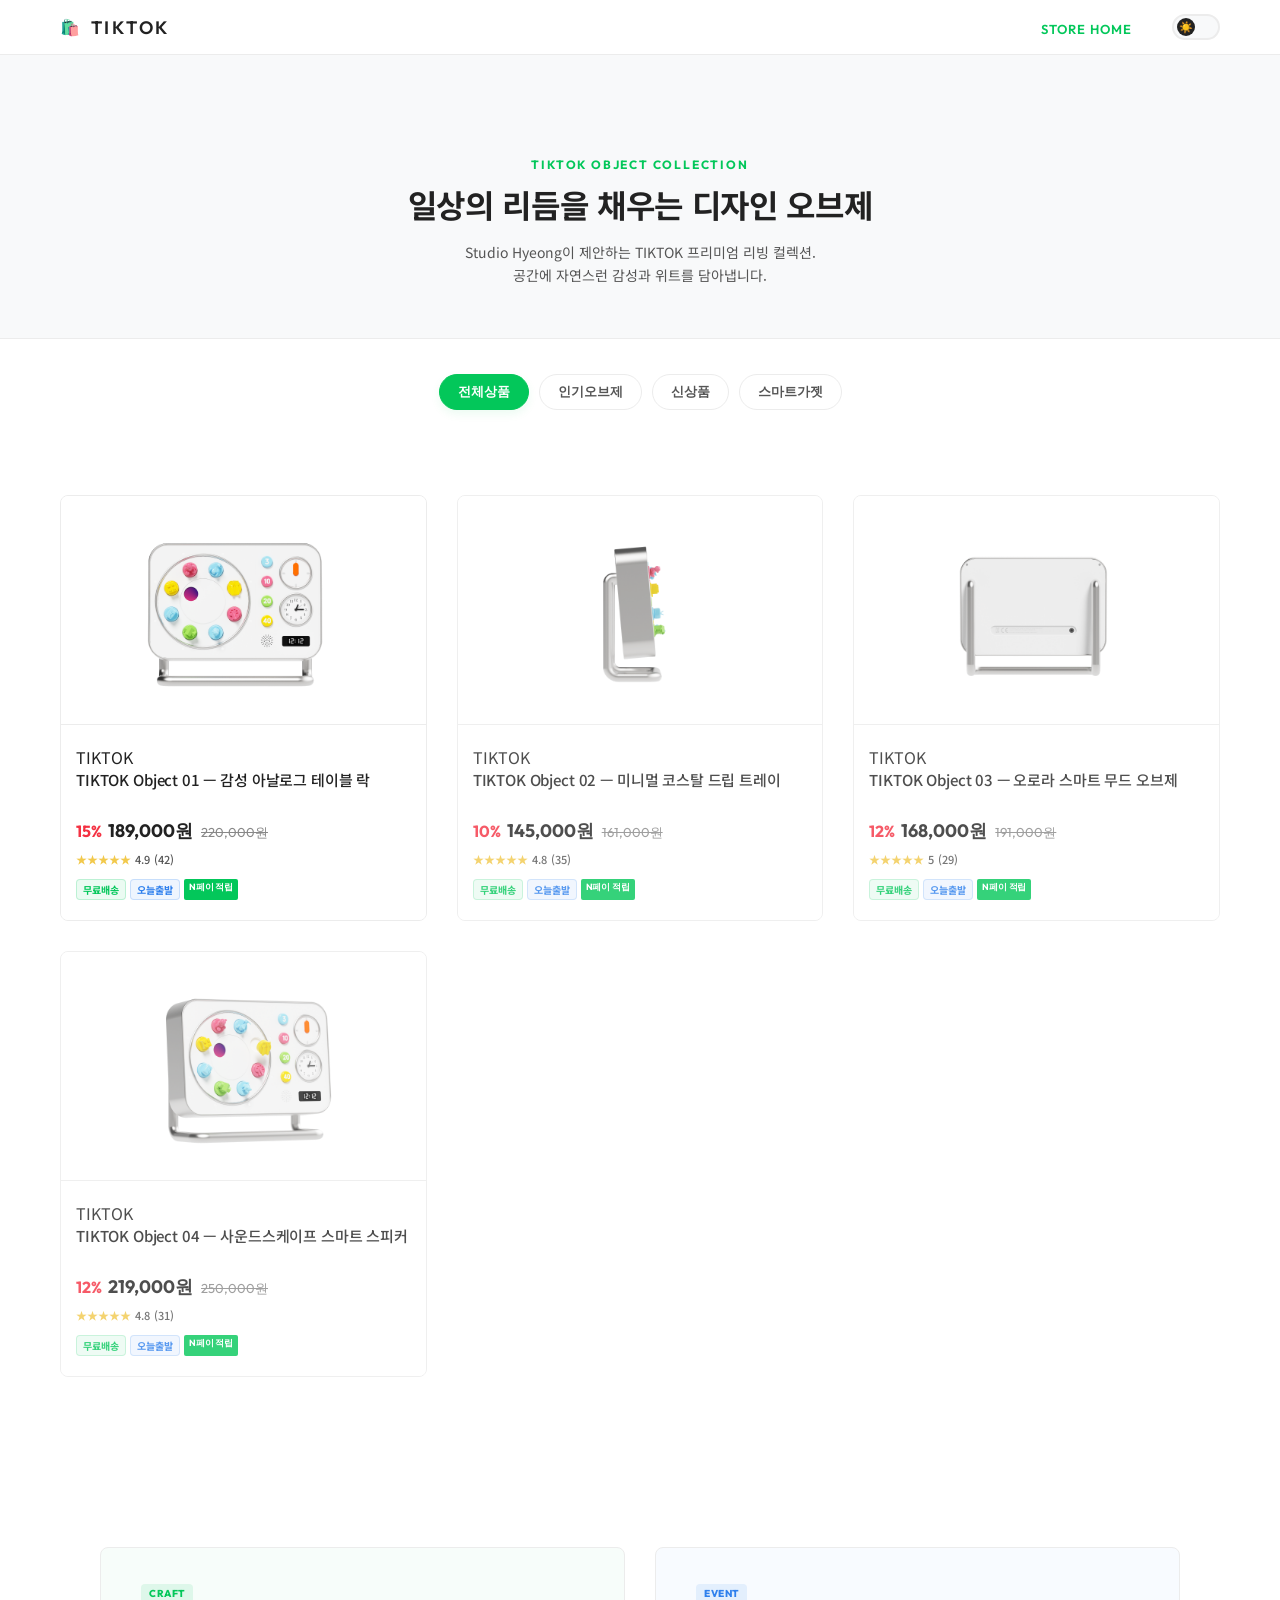
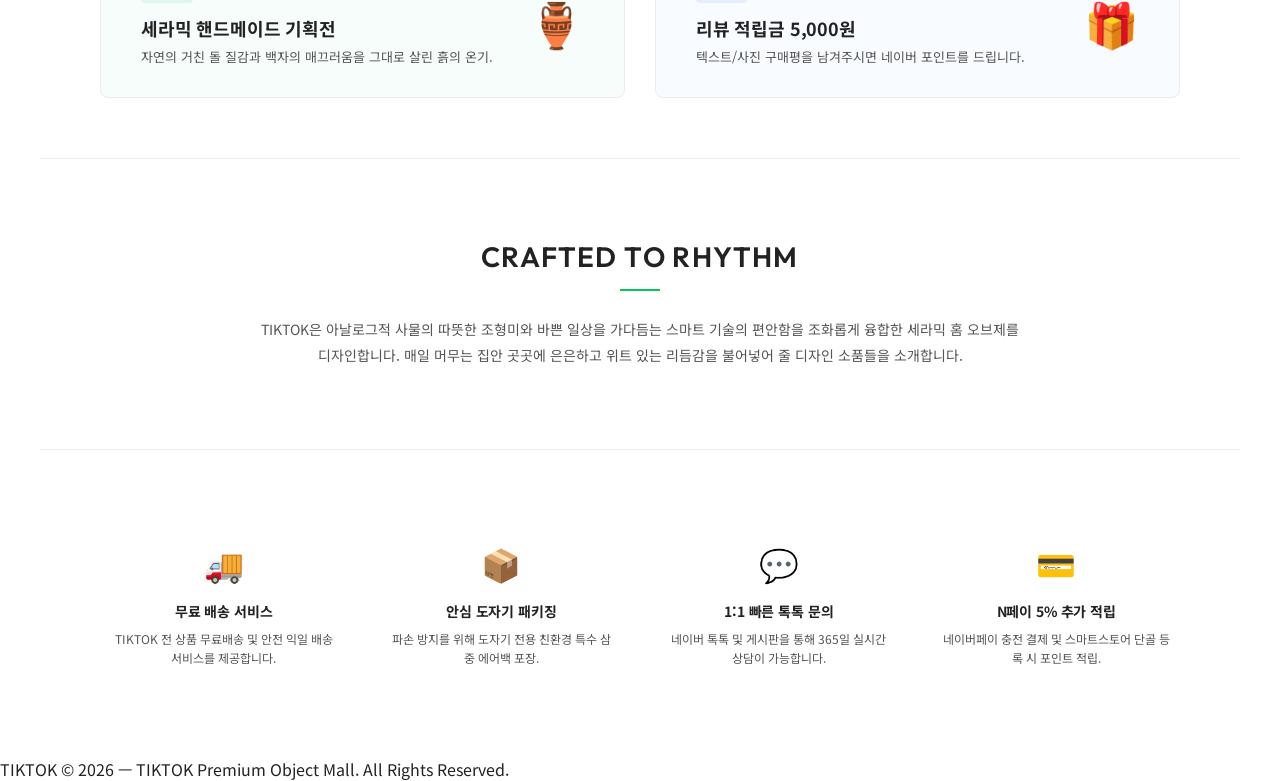
==== commit 8e1e091d: "style: enrich storefront with category tabs, promos, brand narrative, and shopping guides; fix thumb" ====
--- a/index.html
+++ b/index.html
@@ -39,11 +39,74 @@
     </div>
   </header>
 
+  <!-- CATEGORY SELECTOR (카테고리 선택 바) -->
+  <div class="store-categories">
+    <button class="category-btn active" onclick="alert('전체 상품을 보고 계십니다.')">전체상품</button>
+    <button class="category-btn" onclick="alert('가상스토어 데모입니다. 전체 상품만 노출됩니다.')">인기오브제</button>
+    <button class="category-btn" onclick="alert('가상스토어 데모입니다. 전체 상품만 노출됩니다.')">신상품</button>
+    <button class="category-btn" onclick="alert('가상스토어 데모입니다. 전체 상품만 노출됩니다.')">스마트가젯</button>
+  </div>
+
   <!-- ══════════ § SHOP HOME (메인 홈 화면: 썸네일 격자 상품 목록) ══════════ -->
   <section id="shop-home">
     <!-- 상품 그리드 리스트 (미리보기 썸네일 이미지 중심 격자) -->
     <div class="product-grid" id="productGridContainer">
       <!-- JS를 통해 상품 카드가 동적으로 주입됩니다. -->
+    </div>
+  </section>
+
+  <!-- PROMOTIONAL BANNERS (기획전 및 이벤트 배너) -->
+  <section class="store-promos max-width-container">
+    <div class="promo-card bg-soft-green">
+      <div class="promo-text">
+        <span class="promo-badge">CRAFT</span>
+        <h3>세라믹 핸드메이드 기획전</h3>
+        <p>자연의 거친 돌 질감과 백자의 매끄러움을 그대로 살린 흙의 온기.</p>
+      </div>
+      <div class="promo-icon">🏺</div>
+    </div>
+    <div class="promo-card bg-soft-blue">
+      <div class="promo-text">
+        <span class="promo-badge">EVENT</span>
+        <h3>리뷰 적립금 5,000원</h3>
+        <p>텍스트/사진 구매평을 남겨주시면 네이버 포인트를 드립니다.</p>
+      </div>
+      <div class="promo-icon">🎁</div>
+    </div>
+  </section>
+
+  <!-- BRAND PHILOSOPHY (브랜드 스토리) -->
+  <section class="brand-philosophy max-width-container reveal">
+    <div class="philosophy-content">
+      <h2>Crafted to Rhythm</h2>
+      <div class="philosophy-line"></div>
+      <p class="philosophy-text">
+        TIKTOK은 아날로그적 사물의 따뜻한 조형미와 바쁜 일상을 가다듬는 스마트 기술의 편안함을 조화롭게 융합한 세라믹 홈 오브제를 디자인합니다. 매일 머무는 집안 곳곳에 은은하고 위트 있는 리듬감을 불어넣어 줄 디자인 소품들을 소개합니다.
+      </p>
+    </div>
+  </section>
+
+  <!-- CUSTOMER SERVICE GUIDES (쇼핑 가이드 정보 그리드) -->
+  <section class="customer-guides max-width-container">
+    <div class="guide-item">
+      <div class="guide-icon">🚚</div>
+      <h4>무료 배송 서비스</h4>
+      <p>TIKTOK 전 상품 무료배송 및 안전 익일 배송 서비스를 제공합니다.</p>
+    </div>
+    <div class="guide-item">
+      <div class="guide-icon">📦</div>
+      <h4>안심 도자기 패키징</h4>
+      <p>파손 방지를 위해 도자기 전용 친환경 특수 삼중 에어백 포장.</p>
+    </div>
+    <div class="guide-item">
+      <div class="guide-icon">💬</div>
+      <h4>1:1 빠른 톡톡 문의</h4>
+      <p>네이버 톡톡 및 게시판을 통해 365일 실시간 상담이 가능합니다.</p>
+    </div>
+    <div class="guide-item">
+      <div class="guide-icon">💳</div>
+      <h4>N페이 5% 추가 적립</h4>
+      <p>네이버페이 충전 결제 및 스마트스토어 단골 등록 시 포인트 적립.</p>
     </div>
   </section>
 
--- a/style.css
+++ b/style.css
@@ -250,9 +250,10 @@
 
 .img-block img {
   width: 100%;
-  height: auto;
+  height: 100%;
   display: block;
   object-fit: cover;
+  object-position: center;
   transition: transform 0.8s cubic-bezier(0.175, 0.885, 0.32, 1.1);
 }
 
@@ -1493,3 +1494,223 @@
     text-align: right;
   }
 }
+
+/* ══ 공통 레이아웃 유틸리티 ══ */
+.max-width-container {
+  max-width: 1200px;
+  margin: 0 auto;
+  padding: 0 60px;
+}
+
+img {
+  display: block;
+  max-width: 100%;
+}
+
+/* ══ 카테고리 선택기 ══ */
+.store-categories {
+  display: flex;
+  justify-content: center;
+  gap: 10px;
+  padding: 35px 20px 15px;
+  max-width: 1200px;
+  margin: 0 auto;
+}
+
+.category-btn {
+  background: var(--bg-card);
+  border: 1px solid var(--border-color);
+  color: var(--text-secondary);
+  padding: 8px 18px;
+  font-size: 13px;
+  font-weight: 600;
+  border-radius: 30px;
+  cursor: pointer;
+  transition: var(--transition-fast);
+}
+
+.category-btn:hover {
+  border-color: #999;
+  color: var(--text-primary);
+}
+
+.category-btn.active {
+  background: var(--accent);
+  color: #ffffff;
+  border-color: var(--accent);
+  box-shadow: 0 4px 10px var(--accent-glow);
+}
+
+/* ══ 기획전/프로모션 카드 배너 ══ */
+.store-promos {
+  display: grid;
+  grid-template-columns: 1fr 1fr;
+  gap: 30px;
+  padding-top: 60px;
+  padding-bottom: 60px;
+}
+
+.promo-card {
+  border-radius: var(--border-radius-lg);
+  padding: 30px 40px;
+  display: flex;
+  justify-content: space-between;
+  align-items: center;
+  cursor: pointer;
+  transition: transform 0.3s ease, box-shadow 0.3s ease;
+  border: 1px solid var(--border-color);
+}
+
+.promo-card:hover {
+  transform: translateY(-4px);
+  box-shadow: 0 10px 20px rgba(0, 0, 0, 0.03);
+}
+
+.bg-soft-green {
+  background: rgba(3, 199, 90, 0.03);
+}
+[data-theme="dark"] .bg-soft-green {
+  background: rgba(3, 199, 90, 0.05);
+}
+
+.bg-soft-blue {
+  background: rgba(47, 128, 237, 0.03);
+}
+[data-theme="dark"] .bg-soft-blue {
+  background: rgba(47, 128, 237, 0.05);
+}
+
+.promo-badge {
+  font-family: var(--font-eng);
+  font-size: 10px;
+  font-weight: 800;
+  letter-spacing: 0.05em;
+  padding: 3px 8px;
+  border-radius: 4px;
+  margin-bottom: 12px;
+  display: inline-block;
+}
+
+.bg-soft-green .promo-badge {
+  background: rgba(3, 199, 90, 0.1);
+  color: var(--accent);
+}
+
+.bg-soft-blue .promo-badge {
+  background: rgba(47, 128, 237, 0.1);
+  color: #2f80ed;
+}
+
+.promo-text h3 {
+  font-family: var(--font-kor);
+  font-size: 18px;
+  font-weight: 700;
+  color: var(--text-primary);
+  margin-bottom: 6px;
+}
+
+.promo-text p {
+  font-size: 13px;
+  color: var(--text-secondary);
+  line-height: 1.5;
+}
+
+.promo-icon {
+  font-size: 44px;
+}
+
+/* ══ 브랜드 스토리 ══ */
+.brand-philosophy {
+  padding-top: 80px;
+  padding-bottom: 80px;
+  text-align: center;
+  border-top: 1px solid var(--border-color);
+  border-bottom: 1px solid var(--border-color);
+}
+
+.philosophy-content {
+  max-width: 760px;
+  margin: 0 auto;
+}
+
+.brand-philosophy h2 {
+  font-family: var(--font-eng);
+  font-size: 28px;
+  font-weight: 600;
+  letter-spacing: 0.05em;
+  color: var(--text-primary);
+  text-transform: uppercase;
+  margin-bottom: 15px;
+}
+
+.philosophy-line {
+  width: 40px;
+  height: 2px;
+  background: var(--accent);
+  margin: 0 auto 25px;
+}
+
+.philosophy-text {
+  font-size: 14px;
+  line-height: 1.9;
+  color: var(--text-secondary);
+  word-break: keep-all;
+}
+
+/* ══ 쇼핑 정보 가이드 그리드 ══ */
+.customer-guides {
+  display: grid;
+  grid-template-columns: repeat(4, 1fr);
+  gap: 30px;
+  padding-top: 80px;
+  padding-bottom: 80px;
+}
+
+.guide-item {
+  text-align: center;
+  padding: 10px;
+}
+
+.guide-icon {
+  font-size: 32px;
+  margin-bottom: 15px;
+}
+
+.guide-item h4 {
+  font-family: var(--font-kor);
+  font-size: 14px;
+  font-weight: 700;
+  color: var(--text-primary);
+  margin-bottom: 8px;
+}
+
+.guide-item p {
+  font-size: 12px;
+  color: var(--text-secondary);
+  line-height: 1.6;
+}
+
+/* 모바일/태블릿 반응형 가이드 */
+@media (max-width: 1024px) {
+  .max-width-container {
+    padding: 0 30px;
+  }
+  .store-categories {
+    padding: 25px 20px 10px;
+  }
+  .store-promos {
+    grid-template-columns: 1fr;
+    gap: 20px;
+  }
+  .customer-guides {
+    grid-template-columns: repeat(2, 1fr);
+    gap: 20px 30px;
+  }
+}
+
+@media (max-width: 768px) {
+  .customer-guides {
+    grid-template-columns: 1fr;
+    gap: 30px;
+  }
+}
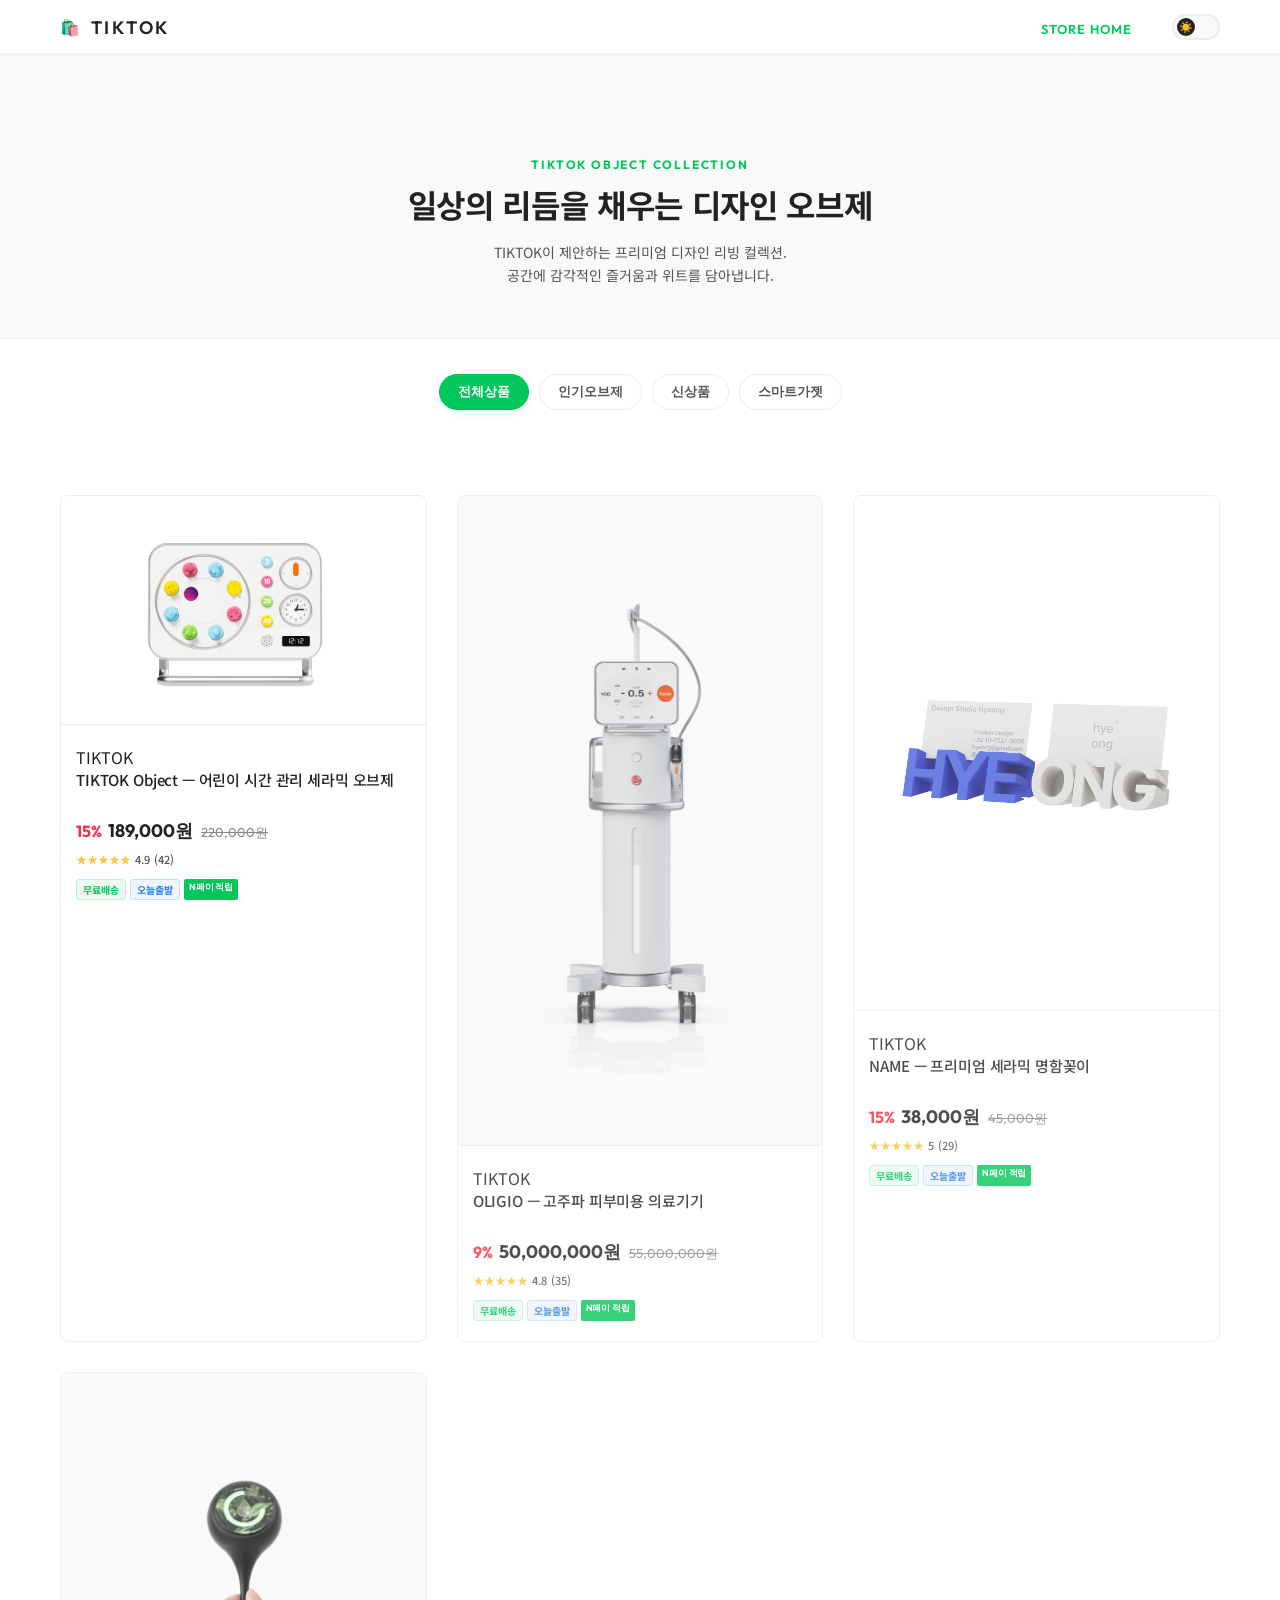
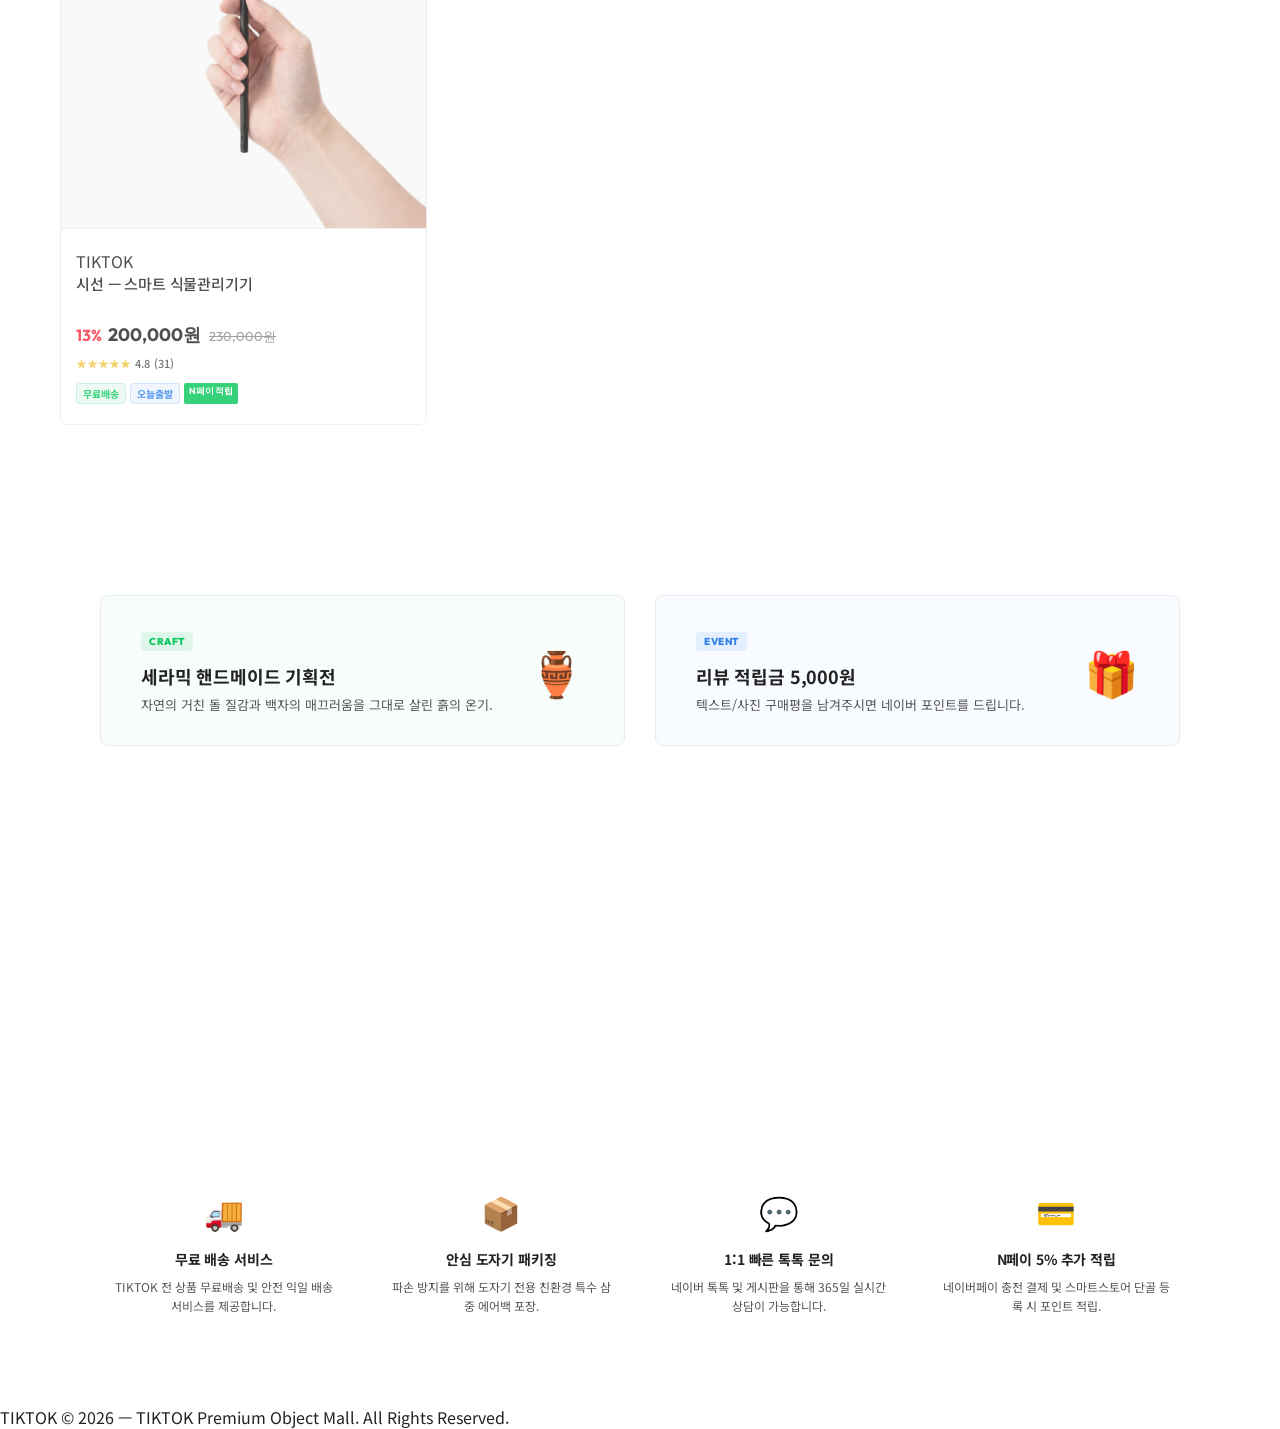
==== commit fdf5eecc: "feat: update product master dataset with new dummy assets and unify TIKTOK brand name" ====
--- a/index.html
+++ b/index.html
@@ -4,7 +4,7 @@
   <meta charset="UTF-8" />
   <meta name="viewport" content="width=device-width, initial-scale=1.0" />
   <title>TIKTOK Premium Store</title>
-  <meta name="description" content="Studio Hyeong이 제안하는 일상 속의 위트 있는 디자인 오브제 5종을 소개하고 판매하는 온라인 스토어입니다." />
+  <meta name="description" content="TIKTOK이 선보이는 일상 속의 위트 있는 디자인 오브제 컬렉션을 소개하고 판매하는 온라인 스토어입니다." />
   
   <!-- 웹폰트 연동 (Outfit & Noto Sans KR) -->
   <link rel="preconnect" href="https://fonts.googleapis.com" />
@@ -35,7 +35,7 @@
     <div class="hero-content">
       <span class="hero-sub">TIKTOK OBJECT COLLECTION</span>
       <h1 class="hero-title">일상의 리듬을 채우는 디자인 오브제</h1>
-      <p class="hero-desc">Studio Hyeong이 제안하는 TIKTOK 프리미엄 리빙 컬렉션.<br>공간에 자연스런 감성과 위트를 담아냅니다.</p>
+      <p class="hero-desc">TIKTOK이 제안하는 프리미엄 디자인 리빙 컬렉션.<br>공간에 감각적인 즐거움과 위트를 담아냅니다.</p>
     </div>
   </header>
 
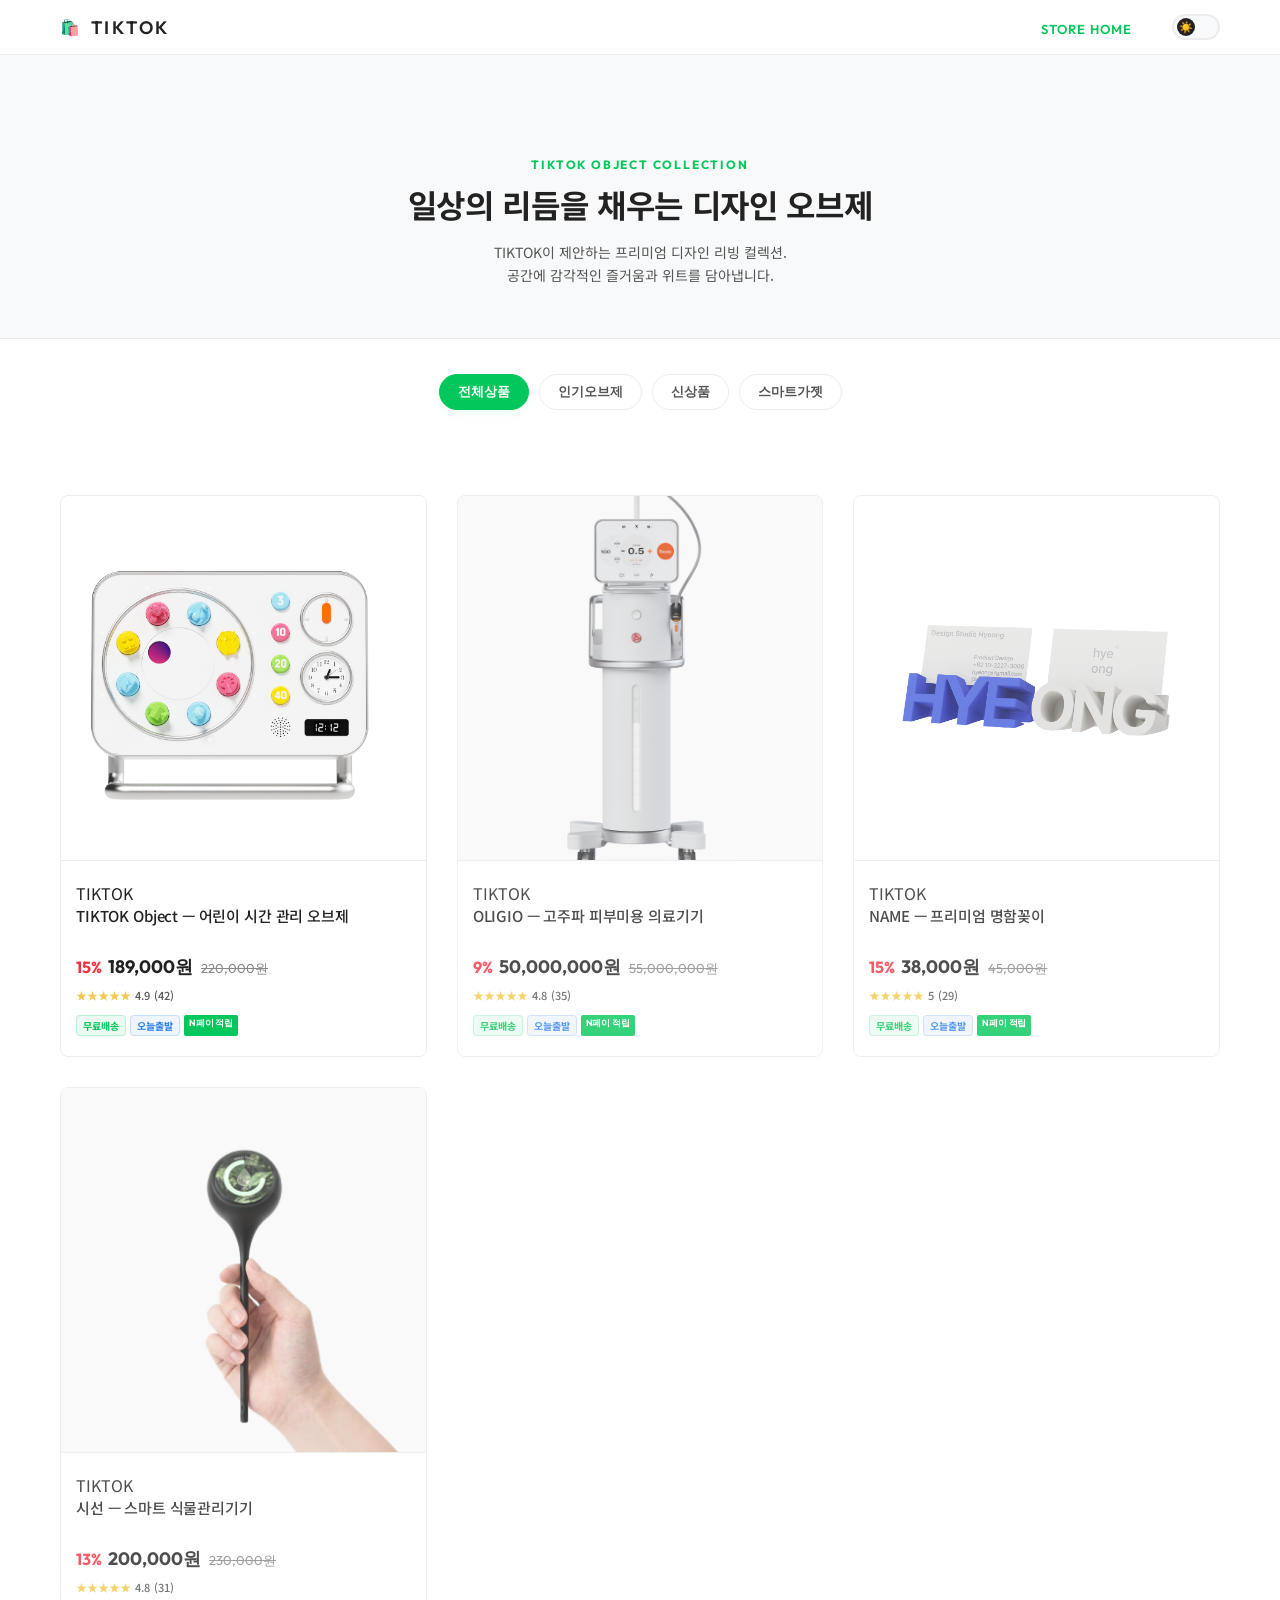
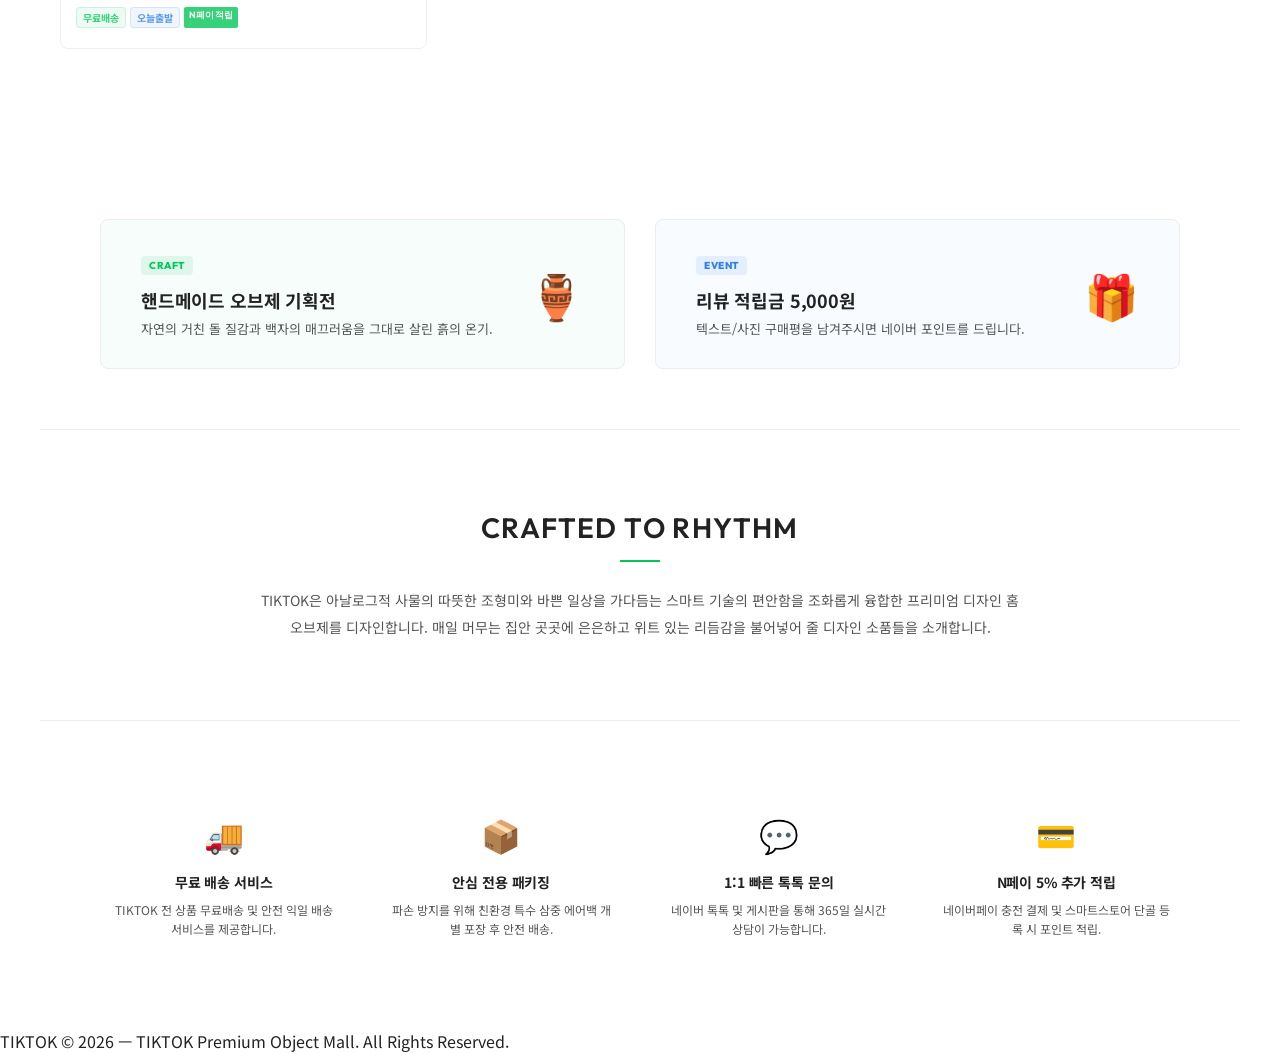
==== commit 31dcfc08: "style: remove ceramic and porcelain references; set image ratio to 1:1 with hover expansion to origi" ====
--- a/index.html
+++ b/index.html
@@ -60,7 +60,7 @@
     <div class="promo-card bg-soft-green">
       <div class="promo-text">
         <span class="promo-badge">CRAFT</span>
-        <h3>세라믹 핸드메이드 기획전</h3>
+        <h3>핸드메이드 오브제 기획전</h3>
         <p>자연의 거친 돌 질감과 백자의 매끄러움을 그대로 살린 흙의 온기.</p>
       </div>
       <div class="promo-icon">🏺</div>
@@ -81,7 +81,7 @@
       <h2>Crafted to Rhythm</h2>
       <div class="philosophy-line"></div>
       <p class="philosophy-text">
-        TIKTOK은 아날로그적 사물의 따뜻한 조형미와 바쁜 일상을 가다듬는 스마트 기술의 편안함을 조화롭게 융합한 세라믹 홈 오브제를 디자인합니다. 매일 머무는 집안 곳곳에 은은하고 위트 있는 리듬감을 불어넣어 줄 디자인 소품들을 소개합니다.
+        TIKTOK은 아날로그적 사물의 따뜻한 조형미와 바쁜 일상을 가다듬는 스마트 기술의 편안함을 조화롭게 융합한 프리미엄 디자인 홈 오브제를 디자인합니다. 매일 머무는 집안 곳곳에 은은하고 위트 있는 리듬감을 불어넣어 줄 디자인 소품들을 소개합니다.
       </p>
     </div>
   </section>
@@ -95,8 +95,8 @@
     </div>
     <div class="guide-item">
       <div class="guide-icon">📦</div>
-      <h4>안심 도자기 패키징</h4>
-      <p>파손 방지를 위해 도자기 전용 친환경 특수 삼중 에어백 포장.</p>
+      <h4>안심 전용 패키징</h4>
+      <p>파손 방지를 위해 친환경 특수 삼중 에어백 개별 포장 후 안전 배송.</p>
     </div>
     <div class="guide-item">
       <div class="guide-icon">💬</div>
--- a/style.css
+++ b/style.css
@@ -397,11 +397,33 @@
 }
 
 .product-grid .prod-img-box {
+  width: 100%;
+  aspect-ratio: 1 / 1; /* Default 1:1 ratio */
   margin-bottom: 0;
   border-radius: 0;
   border: none;
   border-bottom: 1px solid var(--border-color);
   box-shadow: none;
+  overflow: hidden;
+  position: relative;
+}
+
+.product-grid .product-card:hover .prod-img-box {
+  aspect-ratio: auto;
+}
+
+.product-grid .prod-img-box img {
+  width: 100%;
+  height: 100%;
+  object-fit: cover;
+  object-position: center;
+  transition: all 0.4s ease;
+}
+
+.product-grid .product-card:hover .prod-img-box img {
+  height: auto;
+  object-fit: contain;
+  background: var(--bg-card);
 }
 
 .product-grid .prod-title {
@@ -568,7 +590,7 @@
 
 .main-image-box {
   width: 100%;
-  aspect-ratio: 1.1;
+  aspect-ratio: 1 / 1; /* 1:1 Aspect Ratio */
   border-radius: var(--border-radius-lg);
   border: 1px solid var(--border-color);
   box-shadow: var(--shadow-premium);
@@ -588,7 +610,7 @@
 }
 
 .thumb-item {
-  aspect-ratio: 1.1;
+  aspect-ratio: 1 / 1; /* 1:1 Aspect Ratio */
   border-radius: var(--border-radius-md);
   border: 1px solid var(--border-color);
   overflow: hidden;
